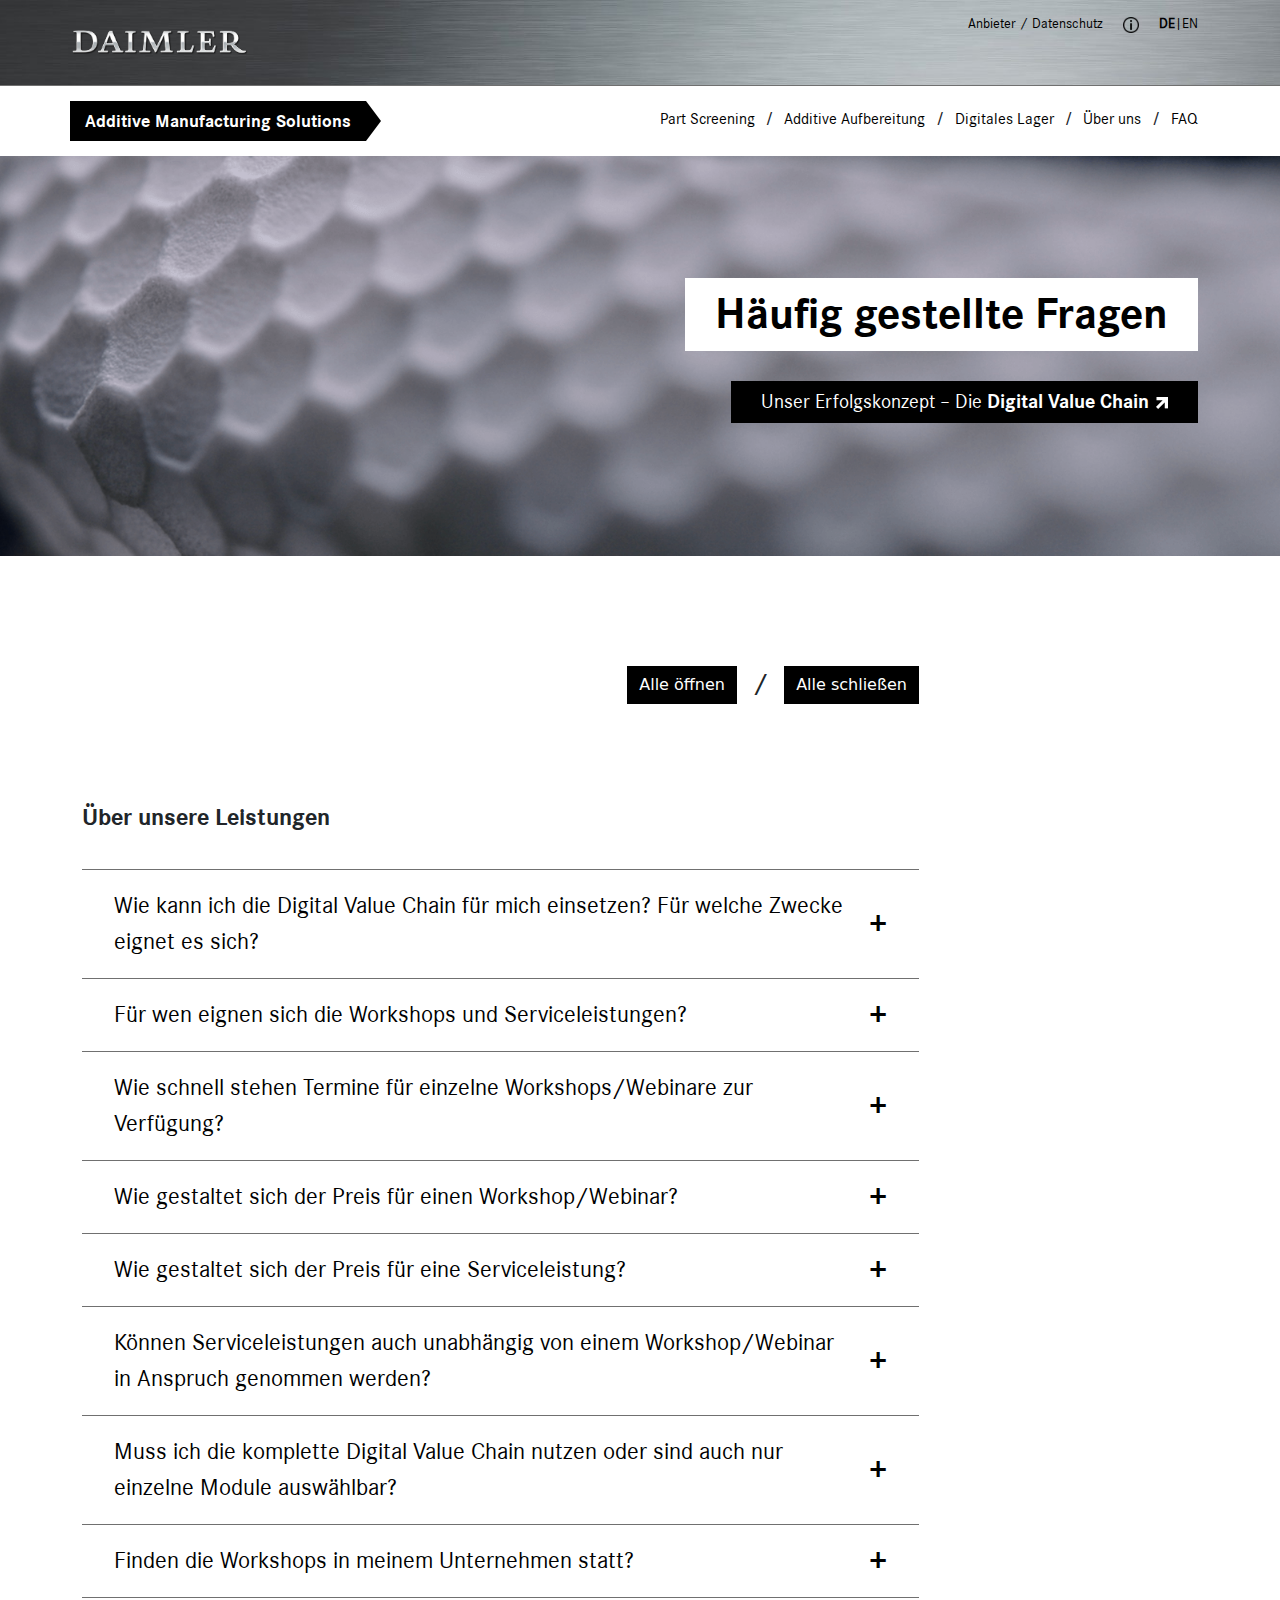
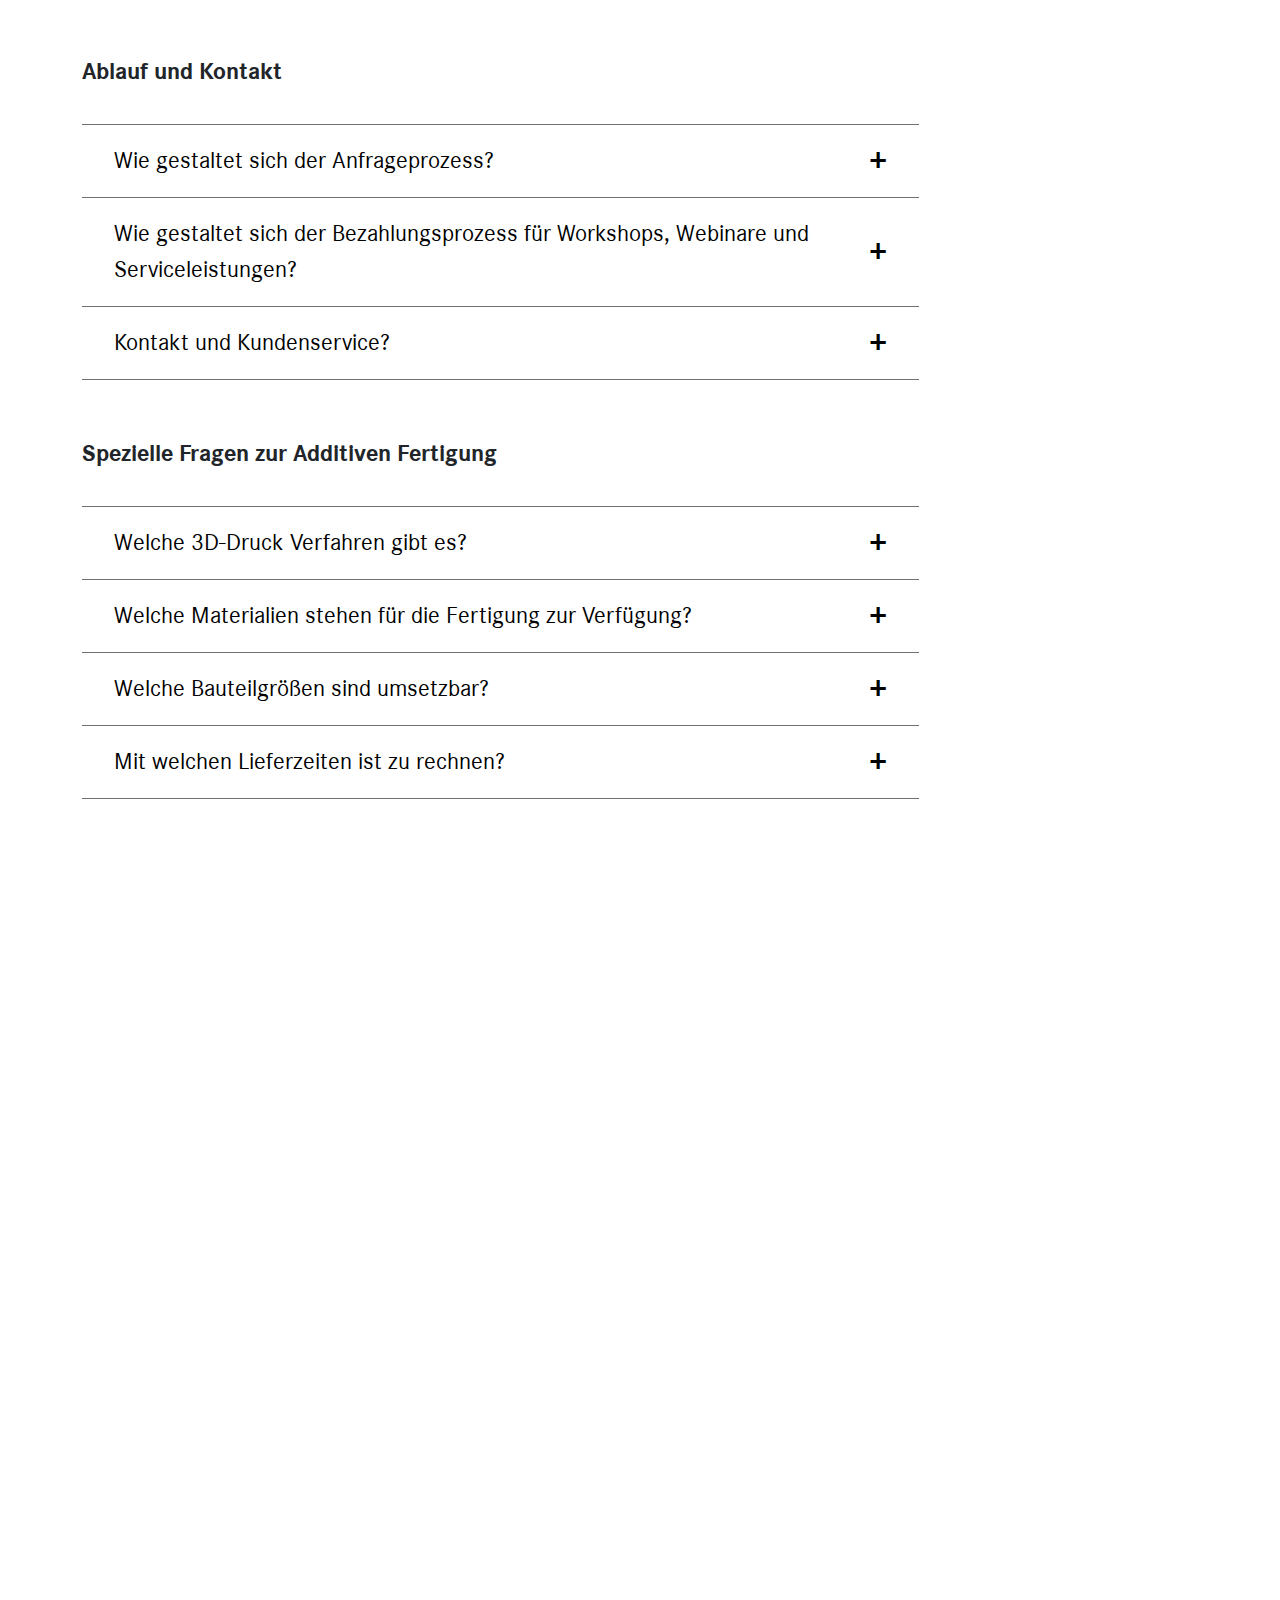
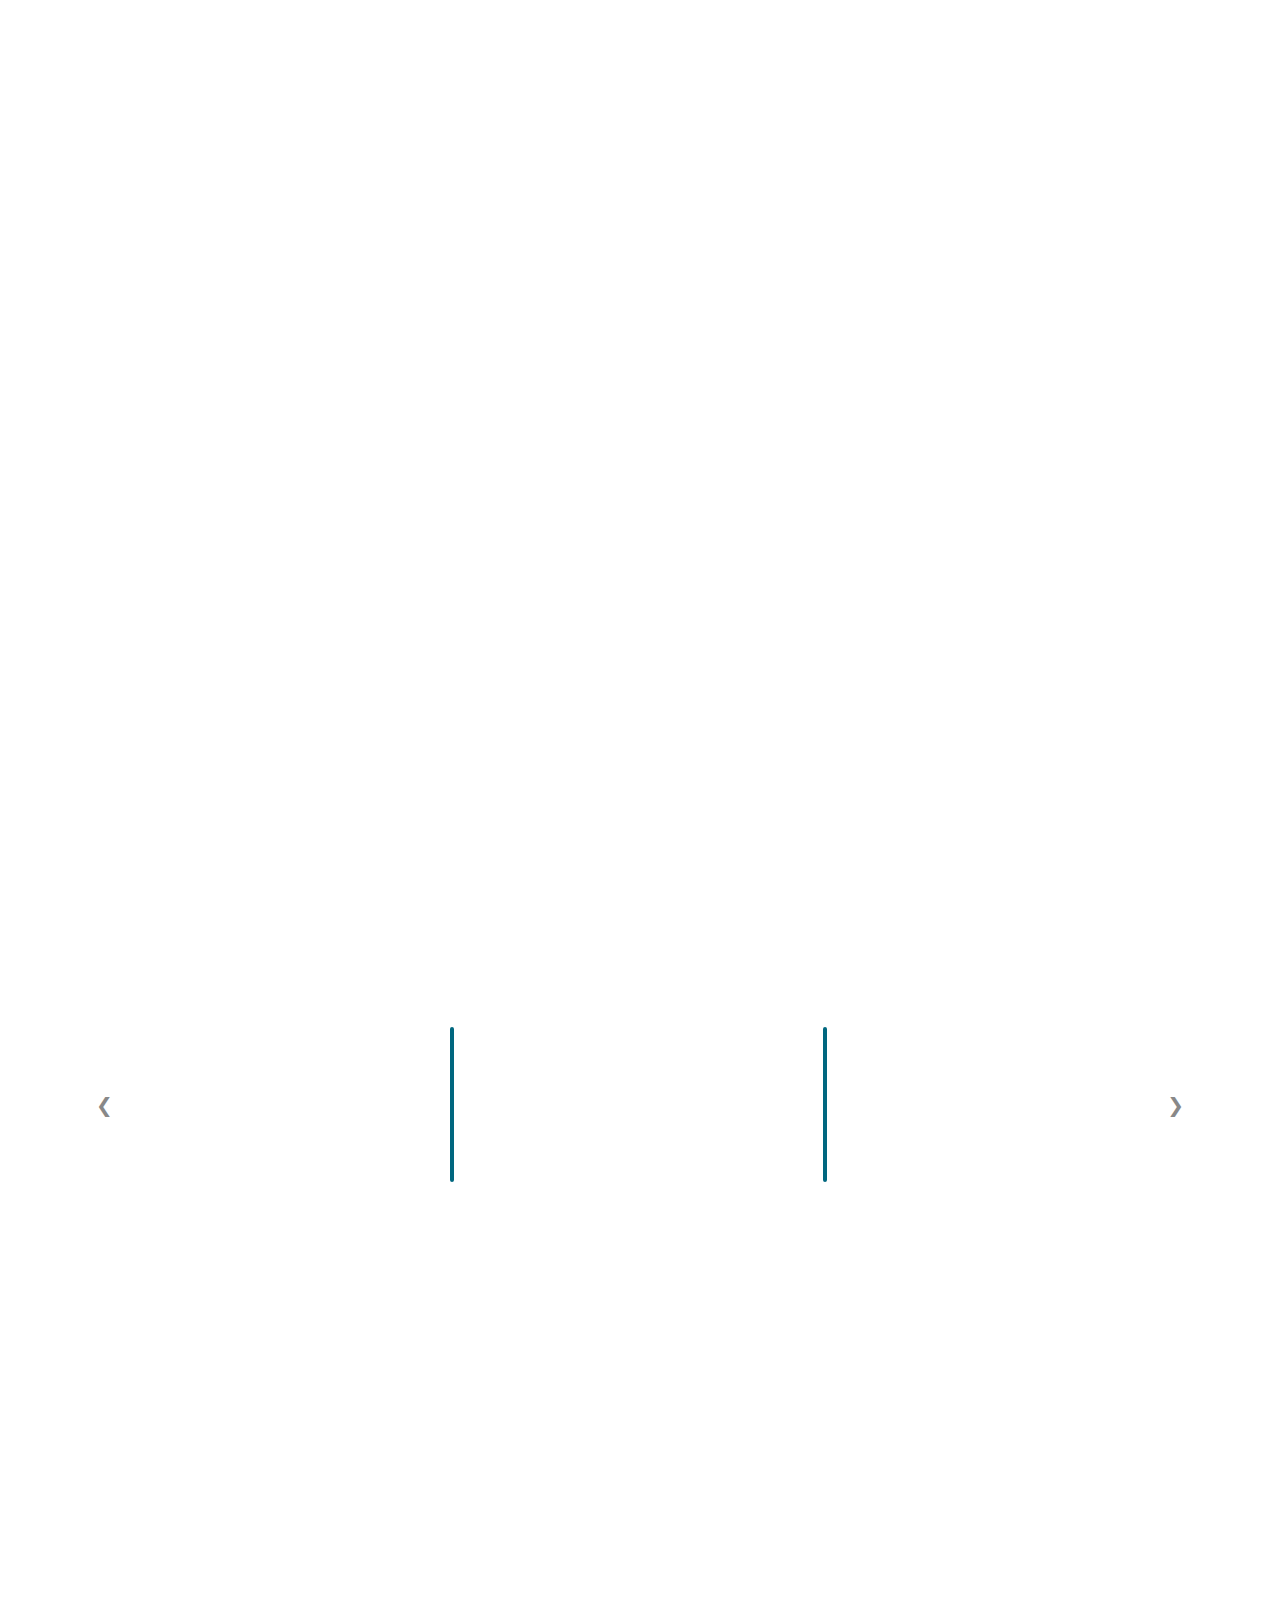
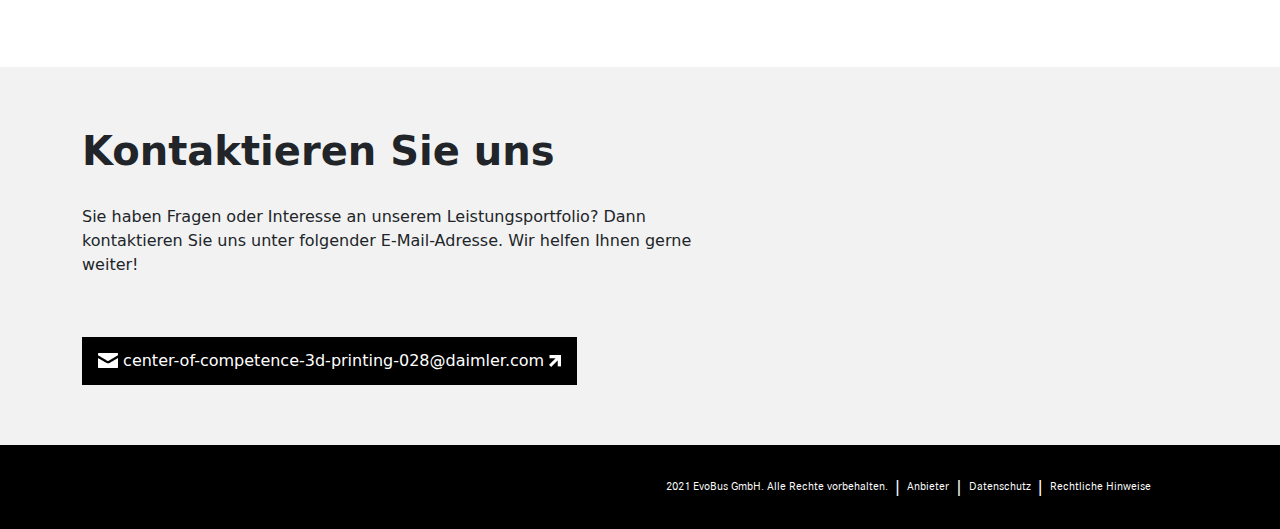
==== faq.html @ e3c53160 "up" ====
<!DOCTYPE html>
<html>
<head>
  <meta charset="utf-8">
    <meta name="viewport" content="width=device-width, initial-scale=1.0">
    <title>FAQ</title>
    <link rel="stylesheet" href="assets/css/bootstrap.css">
    <link rel="stylesheet" href="assets/css/bootstrap-grid.css">
    <link rel="stylesheet" href="assets/css/main.css">
    <link rel="stylesheet" href="assets/css/aos.css">
    <script src="assets/js/bootstrap.js" charset="utf-8"></script>
    <script src="assets/js/aos.js" charset="utf-8"></script>
    <script src="assets/js/jquery.js" type="text/javascript" ></script>
  <script>
    $.get("header.html", function (response) {
      $("#header").html(response);
    });
    $.get("footer.html", function (response) {
      $("#footer").html(response);
    });
  </script>
  <script type="text/javascript">
    function selects(){  
      var ele=document.getElementsByName('panel');  
      for(var i=0; i<ele.length; i++){  
        if(ele[i].type=='checkbox')  
          ele[i].checked=true;  
        }  
      }  
    function deSelect(){  
      var ele=document.getElementsByName('panel');  
      for(var i=0; i<ele.length; i++){  
        if(ele[i].type=='checkbox')  
          ele[i].checked=false;  
        }  
      }   
  </script>
</head>

<body>
  <div id="header"></div>
  <div class="hero-section-small hero-section-faq">
    <!-- Hero Section start -->
    <div class="container">
      <div class="banner-container">
        <div data-aos="fade-left" data-aos-duration="700" class="banner-light">
          <h2 class="headline-hero">Häufig gestellte Fragen</h2>
        </div>
        <div style="margin-top: 20px; display: grid; justify-items: end;">
          <div data-aos="fade-left" data-aos-duration="700" class="banner-dark" align="right">
            <h2 class="copy-small-header">Unser Erfolgskonzept – Die <span class="copy-small-span">Digital Value Chain</span> <span> <img src="assets/images/icons/link-arrow.png"> </span> </h2>
          </div>
        </div>
      </div>
    </div>
  </div>
  <!-- Hero Section end -->
  <section id="faq" class="faq-section">
    <div class="padding-100"></div>
    <div class="container">
      <div class="col-lg-9 col-md-10 col-sm-12 col-xs-12 text-end" style="margin-bottom: 30px;">
        <button class="button-dark float-right" onclick="selects()">Alle öffnen</button> <span class="copy-std-headline">&nbsp;&nbsp;/&nbsp;&nbsp;</span> 
        <button class="button-dark float-right" onclick="deSelect()">Alle schließen</button>
      </div>
      <div class="accordion col-lg-9 col-md-10 col-sm-12 col-xs-12">
        <h2 class="copy-std-headline padding-30">Über unsere Leistungen</h2>
        <!-- Panel 1 -->
        <div>
          <input type="checkbox" name="panel" id="panel-1" />
          <label for="panel-1" class="copy-std">Wie kann ich die Digital Value Chain für mich einsetzen? Für welche Zwecke eignet es sich?</label>
          <div class="accordion__content accordion__content--large">
            <p class="accordion__body copy-small col-lg-9 col-md-9 col-sm-12 col-xs-12">
              Mit unserer <u><a class="legal-link" href="index.html">Digital Value Chain</a></u> schaffen Sie ganz neue Möglichkeiten, um Beschaffungsprobleme zu lösen, Fehlteile zu reduzieren und auch Bauteile on demand zu liefern. Hierbei machen Sie sich die Vorzüge der Digitale Transformation zu Nutze und bringen diese in Ihr Unternehmen. Gehen Sie aktiv in die Richtung einer digitalen Lagerhaltung und generieren Sie gleichzeitig eine bessere Datenqualität für Ihr Unternehmen.
            </p>
          </div>
        </div>
        <!-- Panel 2 -->
        <div>
          <input type="checkbox" name="panel" id="panel-2" />
          <label for="panel-2" class="copy-std">Für wen eignen sich die Workshops und Serviceleistungen?</label>
          <div class="accordion__content accordion__content--large">
            <p class="accordion__body copy-small col-lg-9 col-md-9 col-sm-12 col-xs-12">
              Unser Angebot an Workshops und Dienstleistungen eignet sich vorzugsweise für Unternehmen im B2B Umfeld. <br>
              Mit unseren Workshops und Webinaren schaffen wir zunächst ein Grundverständnis für die einzelnen Themenbereiche rund um unsere Digital Value Chain im Umfeld der Additiven Fertigung. Hier möchten wir Ihnen in erster Linie einige wichtige Leitplanken an die Hand geben. 
              Im Rahmen unserer Serviceleistungen sind wir für Sie der All-in-one-Ansprechpartner in Sachen Additiver Fertigung und allem was dazugehört. Wir bearbeiten Ihre Anfragen, kümmern uns um die Abwicklung und liefern Ihnen fertige Ergebnisse. Wir bezeichnen es auch gerne als unser "Rundum-Sorglos-Paket".
            </p>
          </div>
        </div>
        <!-- Panel 3 -->
        <div>
          <input type="checkbox" name="panel" id="panel-3" />
          <label for="panel-3" class="copy-std">Wie schnell stehen Termine für einzelne Workshops/Webinare zur Verfügung? </label>
          <div class="accordion__content accordion__content--large">
            <p class="accordion__body copy-small col-lg-9 col-md-9 col-sm-12 col-xs-12">
              Termine sind flexibel und individuell nach Abstimmung buchbar. Hierbei berücksichtigen wir gerne Ihre Terminvorstellungen.
            </p>
          </div>
        </div>
        <!-- Panel 4 -->
        <div>
          <input type="checkbox" name="panel" id="panel-4" />
          <label for="panel-4" class="copy-std">Wie gestaltet sich der Preis für einen Workshop/Webinar?</label>
          <div class="accordion__content accordion__content--large">
            <p class="accordion__body copy-small col-lg-9 col-md-9 col-sm-12 col-xs-12">
              Unsere Preise gestalten sich individuell je nach Anfrage. Zugeschnitten auf Ihre Anforderungen und Wünsche erstellen wir ein passendes Angebot für Sie.
            </p>
          </div>
        </div>
        <!-- Panel 5 -->
        <div>
          <input type="checkbox" name="panel" id="panel-5" />
          <label for="panel-5" class="copy-std"> Wie gestaltet sich der Preis für eine Serviceleistung?</label>
          <div class="accordion__content accordion__content--large">
            <p class="accordion__body copy-small col-lg-9 col-md-9 col-sm-12 col-xs-12">
              Wenn Sie sich für eine unserer Serviceleistungen interessieren, erstellen wir gerne ein individuelles Angebot für Sie. Dieses ist abhängig von Art und Umfang der Anfrage. 
            </p>
          </div>
        </div>
        <!-- Panel 6 -->
        <div>
          <input type="checkbox" name="panel" id="panel-6" />
          <label for="panel-6" class="copy-std">Können Serviceleistungen auch unabhängig von einem Workshop/Webinar in Anspruch genommen werden?</label>
          <div class="accordion__content accordion__content--large">
            <p class="accordion__body copy-small col-lg-9 col-md-9 col-sm-12 col-xs-12">
              Unser Serviceangebot im Rahmen des <u><a class="legal-link" href="part-screen.html">Part-Screening</a></u> sowie die Serviceleistungen rund um die <u><a class="legal-link" href="additive-processing.html">Additive Aufbereitung</a></u> können grundsätzlich auch ohne die Wahrnehmung eines Workshops oder Webinars in Anspruch genommen werden. Durch die Teilnahme an einem Workshop bzw. Webinar schaffen Sie allerdings ein besseres Verständnis für die Gesamtthematik und die Hintergründe der eigentlichen  Serviceleistung. Sie erhalten Einblicke in die Möglichkeiten und Potentiale, die wir Ihnen mit unseren  einzelnen Themenbereichen bieten können, wodurch Sie das volle Potential der Digital Value Chain noch gezielter ausschöpfen können.<br>
              Für unsere Module rund um das Themenfeld des <u><a class="legal-link" href="digital-storage.html">Digitalen Lagers</a></u> ist die Buchung eines vorherigen Webinars obligatorisch. Hier erhalten Sie nicht nur wichtige Basisinformationen, sondern werden auch mit der Bedienung des hierfür entwickelten Online-Tools vertraut gemacht.
            </p>
          </div>
        </div>
        <!-- Panel 7 -->
        <div>
          <input type="checkbox" name="panel" id="panel-7" />
          <label for="panel-7" class="copy-std">Muss ich die komplette Digital Value Chain nutzen oder sind auch nur einzelne Module auswählbar?</label>
          <div class="accordion__content accordion__content--large">
            <p class="accordion__body copy-small col-lg-9 col-md-9 col-sm-12 col-xs-12">
              Generell bauen alle Module unserer Digital Value Chain aufeinander auf. Wir begleiten die gesamte Wertschöpfungskette und gehen mit Ihnen Schritt für Schritt den Weg der Additiven Transformation in Ihrem Unternehmen.<br>
              Selbstverständlich sind die einzelnen Module und Bausteine auch flexibel und nach Bedarf buchbar, sodass Sie genau die Leistungen erhalten, die Ihnen Mehrwerte liefern. <br>
              Nehmen Sie bei Interesse gerne Kontakt zu uns auf. Wir beraten Sie gerne und finden gemeinsam mit Ihnen die richtigen Ansatzpunkte.
            </p>
          </div>
        </div>
        <!-- Panel 8 -->
        <div>
          <input type="checkbox" name="panel" id="panel-8" />
          <label for="panel-8" class="copy-std">Finden die Workshops in meinem Unternehmen statt?</label>
          <div class="accordion__content accordion__content--large">
            <p class="accordion__body copy-small col-lg-9 col-md-9 col-sm-12 col-xs-12">
              Durch die individuelle Gestaltung unserer Workshops und die spezielle Abstimmung auf Ihre Bedürfnisse, sind wir auch in der finalen Ausgestaltung unter Einhaltung gewisser Rahmenbedingungen flexibel. <br>
              Für einige Themenfelder empfehlen wir eine Durchführung vor Ort und kommen hierzu gerne persönlich für einen Workshop in Ihrem Hause vorbei. Für andere Module bieten sich schwerpunktmäßig onlinebasierte Termine in Form eines Webinares an.
            </p>
          </div>
        </div>
        <h2 class="copy-std-headline padding-30">Ablauf und Kontakt</h2>
        <!-- Panel 9 -->
        <div>
          <input type="checkbox" name="panel" id="panel-9" />
          <label for="panel-9" class="copy-std">Wie gestaltet sich der Anfrageprozess?</label>
          <div class="accordion__content accordion__content--large">
            <p class="accordion__body copy-small col-lg-9 col-md-9 col-sm-12 col-xs-12">
              Haben Sie Interesse an einem unserer Angebote, dann nehmen Sie über unser Kontaktformular Kontakt zu uns auf. Wir melden uns bei Ihnen und klären Sie in einem Erstgespräch über die Möglichkeiten auf und nehmen hier natürlich auch Ihre Interessen entgegen. <br>
              Bei tieferführendem Interesse gestaltet sich der Folgeprozess über eine Angebotserstellung mit anschließendem Beauftragungsprozess.
            </p>
          </div>
        </div>
        <!-- Panel 10 -->
        <div>
          <input type="checkbox" name="panel" id="panel-10" />
          <label for="panel-10" class="copy-std">Wie gestaltet sich der Bezahlungsprozess für Workshops, Webinare und Serviceleistungen?</label>
          <div class="accordion__content accordion__content--large">
            <p class="accordion__body copy-small col-lg-9 col-md-9 col-sm-12 col-xs-12">
              Nach der Beauftragung eines Angebotes und der erfolgreichen Abwicklung erhalten Sie von uns die dazugehörige Rechnung. Bezahlarten wie Kreditkartenzahlung, eine Bezahlung via Paypal oder Barzahlungen sind nicht vorgesehen. Hier bitten wir um Verständnis. 
            </p>
          </div>
        </div>
        <!-- Panel 11 -->
        <div>
          <input type="checkbox" name="panel" id="panel-11" />
          <label for="panel-11" class="copy-std">Kontakt und Kundenservice?</label>
          <div class="accordion__content accordion__content--large">
            <p class="accordion__body copy-small col-lg-9 col-md-9 col-sm-12 col-xs-12">
              Dank unserer agilen Arbeitsweise mit flachen Hierarchien und unserer Arbeit in themenspezifischen Scrum-Teams sind wir in der Lage, schnell und flexibel auf Anfragen aller Art zu reagieren und Ihnen hierzu auch kurzfristige Rückmeldungen zu geben. 
            </p>
          </div>
        </div>
        <h2 class="copy-std-headline padding-30">Spezielle Fragen zur Additiven Fertigung</h2>
        <!-- Panel 12 -->
        <div>
          <input type="checkbox" name="panel" id="panel-12" />
          <label for="panel-12" class="copy-std">Welche 3D-Druck Verfahren gibt es?</label>
          <div class="accordion__content accordion__content--large">
            <p class="accordion__body copy-small col-lg-9 col-md-9 col-sm-12 col-xs-12">
              "Es gibt eine Vielzahl an additiven Fertigungsverfahren, die das Prinzip des schichtweisen Aufbaus von Bauteilen auf unterschiedliche Art und Weise realisieren. <br>
              Wir bei Additive Manufacturing Solutions fokussieren uns vor allem auf die pulverbettbasierten Fertigungsverfahren für Kunststoff- und Metallteile (SLS/MJF/SLM). Mit diesen Verfahren stellen wir die Erfüllung der hohen Qualitätsanforderungen im Automotivesektor sicher, sodass wir eine Fertigung von Bauteilen in Originalteilqualität gewährleisten können. <br>
              Selbstverständlich gibt es auch Anwendungsfälle, bei welchen der Einsatz anderer Technologievarianten sinnvoll ist. Aus diesem Grund bieten wir unseren Kunden generell eine breite Palette weiterer Fertigungsverfahren an. Durch regelmäßige Recherchen am Markt sind wir stets am Puls der Zeit und halten kontinuierlich Ausschau nach neuen Fertigungsverfahren und Materialen, die alle notwendigen Gütekriterien für spezifische Anwendungsfälle erfüllen."
            </p>
          </div>
        </div>
        <!-- Panel 13 -->
        <div>
          <input type="checkbox" name="panel" id="panel-13" />
          <label for="panel-13" class="copy-std">Welche Materialien stehen für die Fertigung zur Verfügung?</label>
          <div class="accordion__content accordion__content--large">
            <p class="accordion__body copy-small col-lg-9 col-md-9 col-sm-12 col-xs-12">
              Zur Verfügung stehen Metalllegierungen und Silikone sowie eine breite Bandbreite verschiedener Polymere (PA12, PA11, PA6, …), die unter anderem auch Brandschutzanforderungen erfüllen.
            </p>
          </div>
        </div>
        <!-- Panel 14 -->
        <div>
          <input type="checkbox" name="panel" id="panel-14" />
          <label for="panel-14" class="copy-std">Welche Bauteilgrößen sind umsetzbar?</label>
          <div class="accordion__content accordion__content--large">
            <p class="accordion__body copy-small col-lg-9 col-md-9 col-sm-12 col-xs-12">
              Standardmäßig sind Bauteile in einer Größe von 340 x 340 x 600 mm umsetzbar. Aber auch darüber hinaus bemühen wir uns gerne um passende Lösungsansätze für Ihre Anwendungsfälle, damit auch Sie schnell Ihre Wunschbauteile realisieren und Beschaffungsprobleme lösen können. 
            </p>
          </div>
        </div>
        <!-- Panel 15 -->
        <div>
          <input type="checkbox" name="panel" id="panel-15" />
          <label for="panel-15" class="copy-std">Mit welchen Lieferzeiten ist zu rechnen?</label>
            <div class="accordion__content accordion__content--large">
                <p class="accordion__body copy-small col-lg-9 col-md-9 col-sm-12 col-xs-12">
                  Mit der Additiven Fertigung sind Bauteile wesentlich schneller und flexibler herstellbar, als mit konventionellen Fertigungsmethoden. Eine On-demand-Produktion für Kleinserien und auch Losgröße 1 ist möglich und kurzfristig realisierbar, wenn gewisse Prämissen im Rahmen der Möglichkeiten eingehalten werden. Speziell bei Langsamdreherteilen kann damit die Beschaffungszeit um bis zu 80% gesenkt werden.   <br>
                  Zu beachten ist, dass ganz allgemein die Datenqualität sowie die Komplexität eines Bauteils wesentlich zur Gesamtdauer des Durchlaufprozesses beitragen.
                </p>
            </div>
        </div>
        <!-- .accordion -->
      </div>
  </section>
  <div class="padding-100"></div>
  <div class="padding-100"></div>
  <div id="footer"></div>
  <script>
    $(document).ready(function(){
      $('input:checkbox').click(function() {
        $('input:checkbox').not(this).prop('checked', false);
      });
    });

    function growDiv() {
    var growDiv = document.getElementById('grow');
  // if (growDiv.clientHeight) {
  //   growDiv.style.height = 0;
  // } else {
    var wrapper = document.querySelector('div#grow div');
    growDiv.style.height = wrapper.clientHeight + "px";
    alert('checked'+wrapper.clientHeight);
  }
  // }
  </script>
  <script>
      AOS.init({
        easing: 'ease-in-out-sine'
      });
    </script>
</body>

</html>
---- assets/css/main.css ----
:root{
  --daimler-white: #FFFFFF;
  --daimler-light-grey: #F2F2F2;
  --daimler-grey: #D3D3D3;
  --daimler-black: #000000;
  --daimler-dark-grey: #707070;
  --daimler-green-100: #00677F;
  --daimler-green-60: #5097AB;
  --daimler-deep-red: #71180C;
  --daimler-deep-red-40: #440E07;
}
html, head, body{
margin: 0;
padding: 0;
}
.daimler-green-gradient {
  /* daimler_green-gradient */
  background: linear-gradient(45deg, #00677F 0%, #5097AB 100%);
}
.daimler-deep-red-gradient{
  /* daimler_deep-red-gradient */
  background: linear-gradient(45deg, #441607 0%, #71180C 100%);
}
@font-face {
    font-family: "DaimlerCS-Light";
    src: url("../fonts/daimler-cs-light-woff.woff") format('woff');
}
@font-face {
    font-family: "DaimlerCS-Bold";
    src: url("../fonts/daimler-cs-bold-woff.woff") format('woff');
}
@font-face {
    font-family: "DaimlerCS-Demi";
    src: url("../fonts/daimler-cs-demi-woff.woff") format('woff');
}
@font-face {
    font-family: "DaimlerCS-Regular";
    src: url("../fonts/daimler-cs-regular-woff.woff") format('woff');
}
#nav-desktop{
  display: block;
}
.nav{
  background: url("../images/header_bg.jpg") no-repeat top center;
  background-size: cover;
  padding: 1.875rem; /* 30px */
  border-bottom: solid 1px #707070;
}
#mobile-nav{
  display: none;
}
.bg-white{
  background-color: var(--daimler-white) !important;
}

.navbar-content{
  margin: 0 5% 0 5%;
}
.logo{
width: 12.5em;
margin-left: -0.625rem; /* -10px */
}

.nav-disclaimer{
  /* Anbieter / Datenschutz */
  position: relative;
  width: fit-content; width: -webkit-fit-content;
  width: -moz-fit-content;
  top: -15px;
  display: flex;
  justify-content: flex-end;
  /* daimler_copy-small */
  font-family: "DaimlerCS-Regular";
  font-style: normal;
  font-weight: 300;
  font-size: 0.875rem; /* 14px */
  line-height: 140%;
  /* or 22px */
  text-align: right;
  color: #000000;
  cursor: pointer;
}
.nav-disclaimer span{
  margin-left: 1.25rem; /* 20px */
  font-weight: 900 !important;
}
.navtop{
  padding: 0.9375rem 1.25rem; /* 15px 20px */
}
.navtop .banner{
  background-color: #000000;
  width: auto;
  padding: 0.625rem 0.9375rem; /* 10px 15px */
  color: #FFFFFF;
  height: 2.5rem; /* 40px */
}
.navtop .banner-head{
  font-family: "DaimlerCS-Bold";
  font-style: normal;
  font-weight: bold;
  font-size: 1.125rem; /* 18px */
  line-height: 1.3em;
}
.navtop .banner-text{
  font-family: "DaimlerCS-Regular";
  font-style: normal;
  font-weight: 100;
  font-size: 1rem; /* 16px */
  line-height: 1.3em;
}
.navtop .trianglediv{
      width: 0;
      height: 0;
      border-top: 20px solid transparent;
      border-left: 15px solid #000000;
      border-bottom: 20px solid transparent;
}
.navtop .nav-container{
  width: 100%;
  text-align: right;
  padding: 0.3125rem 0.3125rem; /* 5px 5px */
}
.navtop .nav-container a{
  margin: 0 0.3125rem; /* 5px */
  display: inline-block;
  padding: 0.125rem; /* 2px */
  text-decoration: none;
}


/* Large Hero Section classes */

.hero-section{
  display: grid;
  align-content: space-around;
  /* padding: 6.25rem 0; /* 100px */
  margin: 0 !important;
  width: 100%;
  /*height: 42.5rem; /* 680px */
  height: 90vh;
  background-color: var(--daimler-dark-grey);
}
.hero-section-homepage{
  background: url("../images/hero_index.png") no-repeat fixed;
  background-position: top;
  background-size: cover;
}
.hero-section-faq{
  background: url("../images/faq-hero.png") no-repeat fixed;
  background-position: top;
  background-size: cover;
}
.hero-section-aboutpage{
  background: url("../images/aboutus-hero.png") no-repeat fixed;
  background-position: top;
  background-size: cover;
}
.hero-section-part-screen{
  background: url("../images/part_screen_heroimage.png") no-repeat fixed;
  background-position: top;
  background-size: cover;
}
.hero-section-additive_processing{
  background: url("../images/additive_processing_heroimage.png") no-repeat fixed;
  background-position: top;
  background-size: cover;
}

.hero-section-digital-storage{
  background: url("../images/digital_storage.png") no-repeat fixed;
  background-position: top;
  background-size: cover;
}
.hero-section .row{
  width: 100%;
  float: right;
}
.hero-section .banner-container{
  float: right !important;
  text-align: right;
  display: grid;
  justify-items: end;
}
.hero-section .banner-dark{
  background-color: var(--daimler-black);
  color: var(--daimler-white) !important;
  float: right;
  text-align: right;
  padding: 0.3125rem 1.875rem; /* 5px 30px */
  width: fit-content; width: -webkit-fit-content;
  width: -moz-fit-content;
  margin: 0.625rem 0; /* 10px */
}
.hero-section .banner-dark h2{
  margin: 0 !important;
  line-height: 2rem !important;
}
.hero-section .banner-dark span{
  font-weight: bold;
}
.hero-section .banner-dark span img{
  margin-left: 0.125rem; /* 2px */
}
.hero-section .banner-light{
  float: right;
  text-align: right;
  padding: 0.3125rem 1.875rem; /* 5px 30px */
  width: fit-content; width: -webkit-fit-content;
  width: -moz-fit-content;
  background-color: var(--daimler-white);
  color: var(--daimler-black);
}
.hero-section .banner-light span, .about-section .banner-head span{
  font-weight: bold;
}
.hero-section .header-icon{
  display: grid;
  position: relative;
  justify-items: center;
  justify-content: center;
  align-content: space-between;
}
.header-icon img{
  transition-duration: 0.5s;
}
.header-icon img:hover{
  transform: translateY(20px);
}

/*SMALL HERO SECTION*/

.hero-section-small{
  display: grid;
  align-content: center;
  padding: 4.375rem 0; /* 70px */
  margin: 0 !important;
  width: 100%;
  height: 25rem; /* 400px */
  background-color: var(--daimler-dark-grey);
}
.hero-section-small .row{
  width: 100%;
  float: right;
}
.hero-section-small .banner-container{
  float: right !important;
  text-align: right;
  display: grid;
  justify-items: end;
}
.hero-section-small .banner-dark{
  background-color: var(--daimler-black);
  color: var(--daimler-white) !important;
  float: right;
  text-align: right;
  padding: 0.3125rem 1.875rem; /* 5px 30px */
  width: fit-content; width: -webkit-fit-content;
  width: -moz-fit-content;
  margin: 0.625rem 0; /* 10px */
}
.hero-section-small .banner-dark h2{
  margin: 0 !important;
  line-height: 2rem !important;
}
.hero-section-small .banner-dark span{
  font-weight: bold;
}
.hero-section-small .banner-dark span img{
  margin-left: 0.125rem; /* 2px */
}
.hero-section-small .banner-light{
  float: right;
  text-align: right;
  padding: 0.3125rem 1.875rem; /* 5px 30px */
  width: fit-content; width: -webkit-fit-content;
  width: -moz-fit-content;
  background-color: var(--daimler-white);
  color: var(--daimler-black);
}
.hero-section-small .banner-light span{
  font-weight: bold;
}
.hero-section-small .header-icon{
  display: grid;
  position: relative;
  justify-items: center;
  align-items: center;
  justify-content: space-evenly;
  align-content: stretch;
  top: 5rem; /* 80px */
}


.padding-100{
  padding: 3.125rem; /* 50px */
}

/* Homepage Section 1 */
.home-section {
  color: var(--daimler-black);
}
.home-section .section-container{
  padding: 2.5rem 0; /* 40px */
  text-align: left;
}
.home-section .card-container{

}
.card{
  margin: 0.9375rem 0.5rem; /* 15px 8px */
  padding: 3.75rem 0 3.75rem 0; /* 60px 60px */
  align-items: center;
  border-radius: 0 !important;
}
.no-bottom-padding{
  padding-bottom: 0 !important;
}
.card-alignment-fix{
  align-items: baseline !important;
}
.card-green{
  border: 3px solid var(--daimler-green-100) !important;
}
.card-red{
  border: 3px solid var(--daimler-deep-red) !important;
}
.card .card-line{
  border-right: 4px solid var(--daimler-green-100);
  height: 3.75rem; /* 60px */
  margin: 1.25rem 0; /* 20px */
  border-radius: 50px;
}
.card .card-line-red{
  border-right: 4px solid var(--daimler-deep-red);
  margin: 1.25rem 0; /* 20px */
  border-radius: 50px;
}
.card-line-height{
  height: 100% !important; /* 60px */
  min-height: 3.75rem !important;
}
.card-image-size{
  width: 5rem;
}
.card .card-line-light{
  border-right: 4px solid var(--daimler-white);
  height: 3.75rem; /* 60px */
  margin: 1.25rem 0; /* 20px */
  border-radius: 50px;
}
.card .card-icon{
  width: 5rem; /* 80px */
  height: 5rem; /* 80px */
  border-radius: 50%;
  display: grid;
  align-items: center;
  justify-content: center;
}
.card .card-icon-light{
  background-color: var(--daimler-white);
  border: 3px solid var(--daimler-green-100);
  width: 5rem; /* 80px */
  height: 5rem; /* 80px */
  border-radius: 50%;
  display: grid;
  align-items: center;
  justify-content: center;
}
.card .card-text{
  text-align: center;
  padding: 0 1.125rem; /* 18px */
}
.card .card-text-link{
  text-align: center;
  padding: 2.5rem 1.125rem; /* 40px 18px */
  cursor: pointer;
  transition-duration: 0.5s;
}
.card .card-text-link:hover{
  background-color: var(--daimler-grey);
}
.card .card-text h2{
  margin-bottom: 1.25rem; /* 20px */
}
.card .card-img{
  width: 100%;
  margin-top: -1.875rem; /* -30px */
  border-radius: 0 !important;
}
.card .card-img-fixed{
  margin-top: -1.5625rem; /* -25px */
  right: 0.75rem; /* 12px */
  position: absolute;
  width: 0.8em;
}
.card .card-img-fixed-wide{
  margin-top: -2.8125rem; /* -45px */
  right: 0.75rem; /* 12px */
  position: absolute;
}
.card-widget .card-img-fixed-wide{
  margin-top: -1rem;
  float: right;
  position: relative;
  margin-right: -1rem;
}
.card .div-triangle{
  width: 0;
  height: 0;
  border-top: 15px solid var(--daimler-white);
  border-bottom: 15px solid transparent;
  border-left: 15px solid transparent;
  border-right: 15px solid transparent;
  z-index: 2;
  margin-top: 1.875rem; /* 30px */
}
.card-mid-screen-display{
  display: none;
}
.imp-card-container{
  display: flex;
  flex-direction: column;
}

.text-light{
  color: var(--daimler-white) !important;
}
.btn-container{
  display: contents;
  margin-bottom: 1.875rem; /* 30px */
}
.button-dark{
  color: var(--daimler-white);
  border: 2px solid var(--daimler-black);
  background-color: var(--daimler-black);
  padding: 0.3125rem 0.625rem; /* 5px 10px */
  margin: 0.625rem 0; /* 10px */
  transition-duration: 0.2s;
}
.button-dark:hover{
  border: 2px solid var(--daimler-black);
  background-color: var(--daimler-black);
  box-shadow: 0 8px 10px -5px rgba(0,0,0,0.4), 0 8px 10px -5px rgba(0,0,0,0.2);
  transform: translateY(-5px);
}
.button-dark:active{
  border: 2px solid var(--daimler-black);
  background-color: var(--daimler-black);
  box-shadow: none;
  transform: translateY(0px);
}
.button-dark img{
  width: 1rem; /* 16px */
  margin: 0 0.3125rem; /* 5px */
}
.button-light{
  color: var(--daimler-black);
  border: 2px solid var(--daimler-white);
  background-color: var(--daimler-white);
  padding: 0.3125rem 0.625rem; /* 5px 10px */
  margin: 0.625rem 0; /* 10px */
  transition-duration: 0.2s;
}
.button-light:hover{
  border: 2px solid var(--daimler-white);
  background-color: var(--daimler-white);
  box-shadow: 0 8px 10px -5px rgba(0,0,0,0.5), 0 8px 10px -5px rgba(0,0,0,0.3);
  transform: translateY(-5px);
}
.button-light:active{
  border: 2px solid var(--daimler-white);
  background-color: var(--daimler-white);
  box-shadow: none;
  transform: translateY(0px);
}
/*.card .button-light:hover{
  border: 2px solid var(--daimler-white);
  background-color: var(--daimler-white);
  box-shadow: 0 8px 10px -5px rgba(0,0,0,0.7), 0 8px 10px -5px rgba(0,0,0,0.3);
  transform: translateY(-5px);
}
.card .button-light:active{
  border: 2px solid var(--daimler-white);
  background-color: var(--daimler-white);
  box-shadow: none;
  transform: translateY(0px);
}*/
.button-light img{
  width: 1rem; /* 16px */
  margin: 0 0.3125rem; /* 5px */
}
.button-transparent{
  color: var(--daimler-black);
  border: 2px solid var(--daimler-black);
  background-color: transparent;
  padding: 0.3125rem 0.625rem; /* 5px 10px */
  margin: 0.625rem 0; /* 10px */
}
.button-transparent:hover{
  border: 2px solid var(--daimler-black);
  background-color: transparent;
}
.button-transparent:active{
  border: 2px solid var(--daimler-black);
  background-color: transparent;
}
.button-transparent img{
  width: 1rem; /* 16px */
  margin: 0 0.3125rem; /* 5px */
}
.button-grey{
  color: var(--daimler-black);
  border: 2px solid var(--daimler-light-grey);
  background-color: var(--daimler-light-grey);
  padding: 0.3125rem 0.625rem; /* 5px 10px */
  margin: 0.625rem 0; /* 10px */
}
.button-grey:hover{
  border: 2px solid var(--daimler-light-grey);
  background-color: var(--daimler-light-grey);
}
.button-grey:active{
  border: 2px solid var(--daimler-light-grey);
  background-color: var(--daimler-light-grey);
}
.button-grey img{
  width: 1rem; /* 16px */
  margin: 0 0.3125rem; /* 5px */
}
.copy-small img{
  width: 1rem; /* 16px */
  margin-left: 0.625rem; /* 10px */
}

/* QUICK HELP SECTION CLASSES*/
.quick-help{
  background-color: var(--daimler-green-60);
  padding: 3.125rem; /* 50px */
  color: var(--daimler-white);
}
.quick-help .quick-help-text{
  margin: 1.875rem 0; /* 30px */
}
.quick-help .img-80{
  width: 80%;
}
.timeline ol {
  list-style-type: none;
  padding: 0 !important;
  word-break: break-word;
}

.timeline ol li {
  position: relative;
  margin: 0;
  padding-bottom: 1em;
  padding-left: 40px;
}

.timeline ol li:before {
  content: '';
  background-color: var(--daimler-white);
  position: absolute;
  bottom: 0;
  top: 0;
  left: 0.625rem; /* 10px */
  width: 0.1875rem; /* 3px */
}

.timeline ol li:last-child::before{
  bottom: 100% !important;
}

.timeline ol li:after {
  content: '';
  background-image: url("../images/icons/circle-arrow-green-bg.png");
  background-size: contain;
  position: absolute;
  left: 0;
  top: 0;
  height: 1.5rem; /* 24px */
  width: 1.5rem; /* 24px */
}

/* Headline_H1 / 54pt – 140% line high / bold */
.headline-h1 {
  /* daimler_h1 */
  font-family: "DaimlerCS-Bold";
  font-style: normal;
  font-weight: bold;
  font-size: 3.375rem; /* 54px */
  line-height: 140%;
  /* identical to box height, or 76px */
}

/* Headline_H2 / 48pt – 140% line high / bold */
.headline-h2 {
  /* daimler_h2 */
  font-family: "DaimlerCS-Bold";
  font-style: normal;
  font-weight: bold;
  font-size: 3rem; /* 48px */
  line-height: 140%;
  /* or 67px */
}
.headline-h2 span{
  font-family: "DaimlerCS-Light" !important;
  font-weight: normal !important;
}

/* Copy_big_headline / 30pt – 125% line high / bold */
.copy-big-headline{
  /* daimler_copy-big-h */
  font-family: "DaimlerCS-Bold";
  font-style: normal;
  font-weight: bold;
  font-size: 1.875rem; /* 30px */
  line-height: 125%;
  /* identical to box height, or 37px */
}

/* Copy_big/ 30pt – 125% line high / light */
.copy-big{
  /* daimler_copy-big */
  font-family: "DaimlerCS-Light";
  font-style: normal;
  font-weight: 300;
  font-size: 1.875rem; /* 30px */
  line-height: 105%;
  /* identical to box height, or 37px */
}

/* Copy_standard_headline / 24pt – 120% line high / bold */
.copy-std-headline{
  /* daimler_copy-standard-h */
  font-family: "DaimlerCS-Bold";
  font-style: normal;
  font-weight: bold;
  font-size: 1.5rem; /* 24px */
  line-height: 120%;
  /* identical to box height, or 29px */
}

/* Copy_standard / 24pt – 150% line high / light */
.copy-std{
  /* daimler_copy-standard */
  font-family: "DaimlerCS-Regular";
  font-style: normal;
  font-weight: 300;
  font-size: 1.5rem; /* 24px */
  line-height: 150%;
  /* identical to box height, or 36px */
}

/* Copy_small_headline / 16pt – 120% line high / bold */
.copy-small-headline{
  /* daimler_copy-standard-h */
  font-family: "DaimlerCS-Bold";
  font-style: normal;
  font-weight: bold;
  font-size: 1rem; /* 16px */
  line-height: 120%;
  /* identical to box height, or 29px */
}

/* Copy_small / 16pt – 140% line high / light */
.copy-small{
  /* daimler_copy-small */
  font-family: "DaimlerCS-Regular";
  font-style: normal;
  font-weight: 300;
  font-size: 1rem; /* 16px */
  line-height: 140%;
  /* or 22px */
}

/* Copy_tiny / 12pt – 140% line high / light */
.copy-tiny{
  /* daimler_copy-tiny */
  font-family: "DaimlerCS-Regular";
  font-style: normal;
  font-weight: 300;
  font-size: 0.75rem; /* 12px */
  line-height: 140%;
  /* identical to box height, or 17px */
}

/* Footer classes */

.parallax {
  /* The footer image used */
  background: url("../images/aboutus-hero.png");

  /* Set a specific height */
  min-height: 400px;

  /* Create the parallax scrolling effect */
  background-attachment: fixed;
  background-position: center;
  background-repeat: no-repeat;
  background-size: cover;

}

.footer_icon{
	position: relative;
	left: 0%;
	right: 0%;
	top: 0%;
	bottom: 0%;

}
.footer_section3{
  height: 20.375rem; /* 326px */
  left: 5.8125rem; /* 93px */
  top: 0rem; /* 0px */
  border-radius: 0px;
  /* Auto Layout */

display: flex;
flex-direction: column;
align-items: center;
padding: 0rem; /* 0px */
/* daimler_light-grey */
background: #F2F2F2;
/* Inside Auto Layout */
flex: none;
order: 0;
flex-grow: 0;
margin: 0.625rem 0.625rem; /* 10px 10px */

}

.text_section3{

  /* daimler_copy-standard */

  font-family: "DaimlerCS-Regular";
  font-style: normal;
  font-weight: 300;
  font-size: 1.5rem; /* 24px */
  line-height: 150%;
  /* or 36px */


  /* daimler_black */
  color: #000000;
  /* Inside Auto Layout */
  flex: none;
  order: 0;
  flex-grow: 0;
  margin: 0rem 0.625rem; /* 0px 10px */
}

/* Slideshow container */
.slideshow-container {
  position: relative;
  background: #f1f1f1f1;
}
.slideshow-container1 {
  position: relative;
  overflow-x: hidden;
  padding: 0rem;
}
.scroll-div::-webkit-scrollbar{
  display: none;
}
.scroll-div{
  display: flex;
  flex-direction: row;
  overflow-x: auto;
  scroll-snap-type: x mandatory;
  scroll-behavior: smooth;
  -webkit-overflow-scrolling: touch;
  background: #fff;
}

/* Slides */
.mySlides1 {
  display: block;
  padding: 0 3rem; /* 80px */
  width: 33%;
  scroll-snap-align: center;
  flex-shrink: 0;
  transform-origin: center center;
  transform: scale(1);
  transition: transform 0.5s;
  position: relative;
}
.mySlides {
  display: none;
  padding: 5rem; /* 80px */
  text-align: left;
}
.mySlides .circle-div{
  width: 5.625rem; /* 90px */
  height: 5.625rem; /* 90px */
  border-radius: 50%;
  background-color: var(--daimler-green-60);
  overflow: hidden;
  margin-bottom: 30px;
}
.mySlides .circle-div img{
  width: 100%;
}
.copy-18{
  font-size: 1.125rem !important;
  margin: 0 !important;
  font-weight: bold;
}

/* Next & previous buttons */
.prev, .next {
  cursor: pointer;
  position: absolute;
  top: 50%;
  width: auto;
  margin-top: -1.875rem; /* -30px */
  padding: 1.875rem; /* 16px */
  color: #888;
  font-weight: bold;
  font-size: 1.25rem; /* 20px */
  border-radius: 0 3px 3px 0;
  user-select: none;
  text-decoration: none;
  margin-left: 0;
  margin-right: 0;
}

/* Position the "next button" to the right */
.next {
  position: absolute;
  right: 0;
  border-radius: 3px 0 0 3px;
}

.prev1, .next1 {
  cursor: pointer;
    position: absolute;
    text-align: center;
    height: 100%;
    background: #fff;
    line-height: 6rem;
    top: 0;
    width: auto;
    padding: 1rem;
    color: #888;
    font-weight: bold;
    font-size: 1.25rem;
    user-select: none;
    text-decoration: none;
    display: flex;
    justify-content: center;
    align-items: center;
    margin-left: -2px;
}

/* Position the "next button" to the right */
.next1 {
  right: 0rem;
  margin-right: -2px;
  text-align: end;
}

/* The dot/bullet/indicator container */
.dot-container {
    text-align: center;
    padding: 1.25rem; /* 20px */
    background: var(--daimler-light-grey);
}

/* The dots/bullets/indicators */
.dot {
  cursor: pointer;
  height: 0.9375rem; /* 15px */
  width: 0.9375rem; /* 15px */
  margin: 0 0.125rem; /* 2px */
  background-color: #bbb;
  border-radius: 50%;
  display: inline-block;
  transition: background-color 0.6s ease;
}

/* Add a background color to the active dot/circle */
.active, .dot:hover {
  background-color: #717171;
}

.mySlides q{
  margin-bottom: 1.875rem /* 30px */ !important;
}
/* label_quote_author */
.label_quote_author{
  font-family: "DaimlerCS-Bold";
  font-style: normal;
  font-weight: bold;
  font-size: 1rem; /* 16px */
  /* or 22px */
  /* daimler_black */
  color: #000000;
  margin: 1.875rem 0 0 0 /* 30px */ !important;
}

/* label_quote_author_title */
.label_quote_author_title{
  /* daimler_copy-small */
  font-family: "DaimlerCS-Regular";
  font-style: normal;
  font-weight: 300;
  font-size: 1rem; /* 16px */
  line-height: 140%;
  /* or 22px */
  /* daimler_black */
  color: #000000;
}


.footertop{
  padding: 1.5625rem 0; /* 25px */
}
.footertop .footer-container{
  width: 100%;
    text-align: left;
    padding: 0.3125rem 2.5rem 0.3125rem 0;
    color: var(--daimler-white);
    display: flex;
    justify-content: flex-end;
    align-items: center;
}
.footertop .footer-container a{
  margin: 0 0.3125rem; /* 5px */
  display: inline-block;
  padding: 0.125rem; /* 2px */
  text-decoration: none;
  color: var(--daimler-white);
}

.head-h1{
  margin: auto;
  text-align: center;
  padding: 0.625rem; /* 10px */
}
.head-h1 h3{
  padding: 1.875rem; /* 30px */
}
.footer-1{
  padding: 1.875rem; /* 30px */
}
.copy-small span{
  font-weight: bold;
}
.side-div {
  text-align: center;
}
.side-div h2{
  color: var(--daimler-green-100) !important;
  margin: 0 !important;
}
.verticle-line{
  width: 0;
  border: 2px solid var(--daimler-green-100);
  border-radius: 5px;
}
.center-div{
  border-left: 4px solid var(--daimler-green-100);
    border-right: 4px solid var(--daimler-green-100);
    text-align: center;
}
.center-div h2{
  color: var(--daimler-green-100) !important;
}
.patner-section{
  text-align: center;
  padding: 2rem 0.5rem;
}
.patner-section img{
  width: 100%;
  max-width: 200px;
  margin: 0 auto;
  position: relative;
}
.head-h2{
  font-weight: 900;
  font-size: 2.5rem; /* 40px */
}

.contact-section{
  background-color : var(--daimler-light-grey);
  padding: 3.75rem 0; /* 60px */
}
.provider-section{
    background-color : var(--daimler-black);
}
.footer-provider{
  display: flex;
    justify-content: flex-end;
    align-items: center;
    flex-wrap: nowrap;
    flex-direction: row;
}
.back-to-top{
  position: fixed;
  bottom: 1.25rem; /* 20px */
  color: var(--daimler-white);
  background-color: var(--daimler-black);
  border: 2px solid var(--daimler-black);
  text-align: center;
  width: 2.5rem; /* 40px */
  height: 2.5rem; /* 40px */
  padding: 0 !important;
  align-content: center;
  justify-content: center;
  align-items: center;
}
.footer_btn{
	background-color: black;
	border: none;
	color: white;
	padding: 0.75rem 1rem; /* 12px 16px */
	font-size: 1rem; /* 16px */
	cursor: pointer;
  transition-duration: 0.2s;
}
.footer_btn:hover{
  box-shadow: 0 8px 10px -5px rgba(0,0,0,0.4), 0 8px 10px -5px rgba(0,0,0,0.3);
  transform: translateY(-5px);
}
.footer_btn:active{
  box-shadow: none;
  transform: translateY(0px);
}
.footer_btn-fixed{
  bottom: 1.25rem; /* 20px */
	background-color: var(--daimler-black);
	border: none;
	color: var(--daimler-white);
	padding: 0.75rem 1rem; /* 12px 16px */
  width: fit-content; width: -webkit-fit-content;
  width: -moz-fit-content;
  height: 2.5rem; /* 40px */
	font-size: 1rem; /* 16px */
	cursor: pointer;
  position: fixed;
  padding: 0 1.25rem /* 20px */ !important;
}

.copy-small-header{
  /* daimler_copy-small */
  font-family: "DaimlerCS-Regular";
  font-style: normal;
  font-size: 1.25rem; /* 20px */
  line-height: 140%;
  /* or 22px */
}

.copy-small-span{
  /* daimler_copy-small */
  font-family: "DaimlerCS-Bold", Arial, sans-serif;
  font-weight: 500;
    font-size: 1.25rem; /* 20px */
  line-height: 140%;
color:white;
  /* or 22px */
}

/* Headline_H2 / 48pt – 140% line high / bold */
.headline-hero {
  /* daimler_h2 */
  font-family: 'DaimlerCS-Bold', Arial, sans-serif;
  font-style: normal;
  font-weight: bolder;
  font-size: 2.8125rem; /* 45px */
  line-height: 140%;
  margin: 0 !important;
}

.faq-section .faq-title{
  margin: 1.875rem 0; /* 30px */
}

/* * Accordion */
/* Basic Accordion Styles */
 .accordion {

}
 .accordion input[name="panel"] {
   display: none;
}
 .accordion label {
    position: relative;
    margin-top: -0.0625rem;
    display: flex;
    padding: 1.125rem 4rem 1.125rem 2rem;
    border-top: 1px solid var(--daimler-dark-grey);
    border-bottom: 1px solid var(--daimler-dark-grey);
    font-size: 1.5em;
    color: var(--daimler-black);
    cursor: pointer;
    align-content: center;
    align-items: center;
  }
 .accordion label:after {
  font-family: "DaimlerCS-Bold";
  font-size: 2rem;
   content: "+";
   position: absolute;
   line-height: 1.5em !important;
   right: 2rem;
   color: var(--daimler-black);
   text-align: center;
}
 .accordion label:hover {
   /*border: 0px solid var(--daimler-green-100);*/
   background-color: var(--daimler-light-grey);
}
.accordion label:hover::after {
   content: '\00D7';
}
 .accordion input:checked + label {
   color: var(--daimler-black);
   border: none;
   border-top: 1px solid var(--daimler-dark-grey) !important;
}
 .accordion input:checked + label:after {
   content: "-";
  /* adjsut line-height to vertically center icon */
   line-height: 1.5em;
}
 .accordion .accordion__content {
   overflow: hidden;
   height: 0rem; /* 0px */
   position: relative;
   padding: 0 2rem; /* 18px */
   background: var(--daimler-white);
   color: var(--daimler-black);
   /*transition: all 0.4s cubic-bezier(0.865, 0.14, 0.095, 0.87);*/
   transition: all 0.5s ease-in-out;
}
 .accordion .accordion__content .accordion__header {
   padding: 1em 0;
}
 .accordion .accordion__content .accordion__body {
   font-size: 1rem;
   line-height: 1.4em;
}
/* * Size Variations */
 input[name="panel"]:checked ~ .accordion__content.accordion__content--large {
   height: 300px; /* 200px*/
   overflow-y: visible;
}
#grow {
  -moz-transition: height .5s;
  -ms-transition: height .5s;
  -o-transition: height .5s;
  -webkit-transition: height .5s;
  transition: height .5s;
  height: 0;
  overflow: hidden;
  outline: 1px solid red;
}

.navtop-df{
  padding: 0.625rem 1.25rem 2.1875rem 1.25rem; /* 10px 20px 35px 20px */
  left: 1.25rem; /* 20px */
  background-image: url("../images/defaultmenu_bg.png");
  background-repeat: no-repeat;
  color:white;
  vertical-align: middle;
  height : 100%;
}

.navtop .banner-head-df{
  position: absolute;
  font-family: 'DaimlerCS-Bold',Arial, sans-serif;
  font-style: normal;
  font-weight: bold;
  font-size: 1.125rem; /* 18px */
  color:white;
}
.navtop .banner-text{
  font-family: 'DaimlerCS-Regular', sans-serif;
  font-style: normal;
  font-weight: 100;
  font-size: 1rem; /* 16px */
}

/*ABOUT US PAGE STYLE*/

.about-section .bg-img{
  background: url('../images/aboutus-section1.png') no-repeat scroll;
  background-size: cover;
  height: 25rem; /* 400px */
  width: 100%;
  display: grid;
  align-items: center;
}
.about-section .bg-video{
  background: url('../images/about-section2.png') no-repeat scroll;
  background-size: cover;
  background-clip: padding-box;
  height: 34.375rem; /* 550px */
  width: 100%;
}
.about-section .bg-video .overlay{
  background: linear-gradient(45deg, #00677F 0%, #5097AB 100%);
  mix-blend-mode: overlay;
  width: 100%;
  height: 100%;
}
.about-section .content{
  position: relative;
  display: grid;
  padding: 1.875rem; /* 30px */
}
.about-section .set-top-600-above{
  top: -37.5rem; /* -600px */
}
.about-section .content img{
  z-index: 99;
  margin-top: 3.75rem; /* 60px */
  cursor: pointer;
}
.about-section .banner-container{
  float: left !important;
  text-align: left;
  justify-items: start;
  display: grid;
}
.about-section .set-margin-150{
  margin-top: 9.375rem; /* 150px */
}
.about-section .banner-light{
  float: left;
  text-align: left;
  padding: 0.3125rem 1.875rem; /* 5px 30px */
  width: fit-content; width: -webkit-fit-content;
  width: -moz-fit-content;
  background-color: var(--daimler-white);
  color: var(--daimler-black);
}

/*CUSTOM SCROLLBAR*/

/* width */
::-webkit-scrollbar {
  width: 0.5rem; /* 8px */
}

/* Track */
::-webkit-scrollbar-track {
  box-shadow: inset 0 0 5px grey;
}

/* Handle */
::-webkit-scrollbar-thumb {
  background: var(--daimler-dark-grey);
  border-radius: 10px;
}

/* Handle on hover */
::-webkit-scrollbar-thumb:hover {
  background: var(-daimler-dark-grey);
}
.set-text-color-black{
  color: var(--daimler-black) !important;
}
a {text-decoration: none; color: var(--daimler-black);}

/*LEGAL NOTICE CLASSES*/

.legal-notice{
  background-color: var(--daimler-light-grey);
  margin: 0;
  padding: 0;
}
.legal-notice p{
  margin: 1.875rem 0; /* 30px */
}
.legal-border-box{
  padding: 0.75rem 1.875rem; /* 12px 30px */
  background-color: var(--daimler-white);
  border: 1px solid var(--daimler-black);
}
.legal-border-box .copy-small-headline{
  margin: 0;
}
.legal-border-box .copy-small{
  margin: 0;
}
.inner-list{
  font-weight: normal;
  padding: 0;
}
.legal-border-box li{
  font-weight: bold;
}
.legal-popup{
  position: fixed;
  display: none;
  align-items: center;
  justify-items: center;
  top: 0;
  left: 0;
  width: 100%;
  height: 100%;
  z-index: 999;
  background-color: rgba(0, 0, 0, 0.6);
}
.legal-popup .legal-popup-container{
  width: 60%;
    position: absolute;
    padding: 0;
    background-color: var(--daimler-white);
    padding: 1.5em;
    word-break: break-word;
}

.close-popup{
  position: absolute;
    top: 0;
    right: 0;
    background-color: var(--daimler-black);
    padding: 0.4em 0.3em 0.6em;
    color: var(--daimler-white);
    font-weight: bold;
    font-size: 2em;
    line-height: 0.3em;
    cursor: pointer;
  }

.close-popup:before{
  content: '\00D7';
}
.section1-img-sm{
  display: none;
}
.btn-lg-screen{
  display: block;
}
.btn-sm-screen{
  display: none;
}
.legal-link{
  color: #00677f !important;
  text-decoration: underline;
}
.legal-link:hover{
  color: #003340 !important;
}
.sidenav {

}
.body-padding-350{
  margin-left: 350px;
  transition: linear 0.3s;
  position: absolute;
}
.body-padding-0{
  margin-left: 0;
  position: absolute;
}
.classinitial{
  display: none;
}
.classfinal{
  display: block;
}
#askButton{
  display: none;
}
#backtotop{
  display: none;
}
.footer-legal{
  padding: 2.5625rem 0 !important;
}
.footer-sm-container{
  display: none;
}
.padding-30{
  padding: 60px 0 30px;
}
.card-widget{
  padding: 1.875rem;
  cursor: pointer;
  box-shadow: rgba(0, 0, 0, 0.5) 0px 5px 8px, rgb(0 0 0) 0px 7px 7px -10px;
}
.div-link{
  cursor: pointer;
}
.mission-box{
  border-top: 1px solid var(--daimler-green-60);
  border-bottom: 1px solid var(--daimler-green-60);
  padding: 2rem 7.5rem;
}
.mission-box-inner{
  padding: 5.5rem 0;
}
.mission-text{
  color: var(--daimler-green-100);
}
#team .card{
  width: 300px;
  border: none;
  padding: 1.75rem 0.5rem;
  transition-duration: 0.3s;
  cursor: pointer;
}
#team .card:hover{
  box-shadow: rgba(0, 0, 0, 0.4) 0px 2px 4px, rgba(0, 0, 0, 0.3) 0px 7px 13px -3px;
}
#digital-value-chain .card{
  transition-duration: 0.3s;
}
#digital-value-chain .card:hover{
  box-shadow: rgba(0, 0, 0, 0.5) 0px 5px 8px, rgba(0, 0, 0, 0.2) 0px 10px 15px -10px;
}
#team .card img:first-child {
  max-width: 120px;
  margin-bottom: 30px;
}
#team .card img:last-child {
  max-width: 40px;
  margin-bottom: 30px;
}
#team .card .card-line{
  border-right: 2px solid var(--daimler-green-100);
  height: 100%;
  min-height: 2.5rem;
  margin: 1.25rem 0;
  border-radius: 50px;
}
.align-card-center{
  justify-content: center;
}
#our-performance{
  padding: 5rem 0;
}

/* MEDIA QUERIES CODE */

@media screen and (max-width: 1024px) {
  .legal-popup-container{
    width: 85% !important;
  }
  .patner-section img{
    max-width: 200px !important;
  }
}

@media screen and (max-width: 991px){
  .card-widget{
    max-width: 400px;
  }
  .mission-box{
    padding: 2rem;
  }
  .mission-box-inner{
    padding: 1.5rem 0;
    max-width: 70%;
  }
  #mission .row{
    justify-content: center;
  }
  .imp-card-container-tab{
    display: flex;
    flex-direction: row;
  }
  .margin-5{
    margin: 0.5rem !important;
  }
  .body-padding-350{
    width: 768px !important;
  }
  #nav-desktop{
    display: none;
  }
  #mobile-nav{
    display: block;
  }
  .nav{
    width: 100%;
    background: url("../images/header_bg.jpg") no-repeat top center;
    background-size: cover;
    padding: 1.875rem; /* 30px */
    border-bottom: solid 1px #707070;
  }
  .nav-dark{
    background: var(--daimler-black);
    padding: 1.875rem; /* 30px */
    border-bottom: solid 1px var(--daimler-white);
  }

  .nav-container{
  top: 0;
  left: -425px;
  width: 350px;
  display: block;
  position: fixed;
  height: 100%;
  text-align: left;
  background: var(--daimler-black);
  overflow: hidden;
  transition: linear 0.3s;
  padding-top: 51px;
  word-break: keep-all;
}
.nav-open{
  left: 0 !important;
  z-index: 99 !important;
  transition: linear 0.3s;
  border-right: 1px solid var(--daimler-white);
  }
  .nav-container a{
    border-bottom: 1px solid var(--daimler-dark-grey);
    display: block;
    line-height: 2.5em;
    width: 100%;
    padding: 0.125rem 1.3rem; /* 2px */
    text-decoration: none;
    color: var(--daimler-white) !important;
  }
  .nav-icon{
    width: 2.5rem; /* 40px */
    height: 2.5rem; /* 40px */
    padding: 0.3125rem; /* 5px */
    display: grid;
    align-items: center;
    justify-items: center;
    background-color: var(--daimler-black);
    border-radius: 4px;
    margin-right: 1.25em;
    z-index: 999;
  }
  .banner-head{
    font-family: "DaimlerCS-Bold";
    font-style: normal;
    font-weight: bold;
    font-size: 1.125rem; /* 18px */
    line-height: 1.3em;
  }
  .right-icons{
    width: fit-content; width: -webkit-fit-content;
    width: -moz-fit-content;
    display: flex;
    align-items: center;
    justify-content: center;
    padding: 0;
  }
  .right-icons .banner-head{
    margin-right: 1.25rem; /* 20px */
    text-align: center;
    line-height: 0.5em;
  }
  .banner-head-dropdown{
    display: none;
  }
  .banner-head:hover .banner-head-dropdown{
    display: block;
    background-color: white;
  }
  .arrow {
    border: solid black;
    border-width: 0 3px 3px 0;
    display: inline-block;
    padding: 0.3125rem; /* 5px */
  }
  .down {
    transform: rotate(45deg);
    -webkit-transform: rotate(45deg);
  }
  .legal-popup .legal-popup-container{
    width: 90% !important;
  }
  .lang-dropdown{
    background: transparent;
    border: none;
    outline: none;
  }
  .lang-dropdown::selection{
    border: none;
  }
  .headline-h2, .headline-hero {
    font-size: 2rem;
  }
  .card-mid-screen-display{
    display: flex;
    flex-direction: column;
    overflow: hidden;
  }
  .card-mid-screen{
    display: flex;
    /* flex-direction: row; */
    overflow-x: auto;
    scroll-snap-type: x mandatory;
    scroll-behavior: smooth;
    -webkit-overflow-scrolling: touch;
    flex-wrap: nowrap;
  }
  .card-mid-screen::-webkit-scrollbar{
    display: none;
  }
  .card-alignment-fix-inner{
    justify-content: flex-start;
    align-items: baseline !important;
  }
  .card-lg-screen{
    display: none;
  }
  .card{
    margin: 0.9375rem 2rem;
    max-width: 300px;
    scroll-snap-align: center;
    flex-shrink: 0;
    transform-origin: center center;
    transform: scale(1);
    transition: transform 0.5s;
    position: relative;
    display: flex;
    justify-content: flex-start;
    align-items: center;
  }
  .section1-img-lg{
    display: none;
  }
  .section1-img-sm{
    display: block;
  }
  .footer-sm-container{
    display: flex;
    flex-wrap: wrap;
    margin-bottom: 30px;
    justify-content: center;
    align-items: center;
  }
  .footer-sm-container a{
  margin: 0 0.3125rem; /* 5px */
  display: inline-block;
  padding: 0.125rem; /* 2px */
  text-decoration: none;
  color: var(--daimler-white);
}
  .footer-container{
    display: none !important;
  }
  .footertop{
    padding: 2.5625rem 0 !important;
  }
  .slideshow-container1{
    padding: 0;
  }
  .next1{
    right: 0;
  }
  .myslides{
    padding: 5rem 3rem;
  }
  .mySlides .circle-div{
  width: 4.625rem;
  height: 4.625rem;
  }
  #team .card{
    margin: 0;
    width: 100%;
  }
}


@media screen and (max-width: 767px){
  .mySlides1{
    width: 99%;
  }
  .verticle-line{
    display: none;
  }
  .prev, .next{
    margin: 0 !important;
  }
}


@media screen and (max-width: 575.98px){
  .mission-box-inner{
    max-width: 100%;
  }
  .patner-section img{
    max-width: 150px !important;
  }
  .imp-card-container-tab{
    display: flex;
    flex-direction: column; !important;
  }
  .legal-border-box{
    margin-left: -1rem !important;
  }
  .margin-0{
    margin: 0 !important;
  }
  .footer-legal-btn{
    width: 100% !important;
    display: flex;
    justify-items: center;
    justify-content: center;
  }
  .body-padding-350{
    width: 100% !important;
    margin-left: 0;
  }
  #nav-desktop{
    display: none;
  }
  #mobile-nav{
    display: block;
  }
  .nav{
    width: 100%;
    background: url("../images/header_bg.jpg") no-repeat top center;
    background-size: cover;
    padding: 1.875rem; /* 30px */
    border-bottom: solid 1px #707070;
  }
  .logo{
  width: 10.4em;
  margin-left: 0;
  }
  .nav-icon{
    width: 2.5rem; /* 40px */
    height: 2.5rem; /* 40px */
    padding: 0.3125rem; /* 5px */
    display: grid;
    align-items: center;
    justify-items: center;
    background-color: var(--daimler-black);
    border-radius: 4px;
    margin-right: 1.25em;
    margin-right: 0;
    z-index: 999;
  }
  .legal-popup .legal-popup-container{
    width: 90% !important;
  }
  .headline-h2, .headline-hero{
    font-size: 1.6rem !important;
  }
  .section1-img-lg{
    display: none;
  }
  .section1-img-sm{
    display: block;
  }
  .card-mid-screen-display{
    display: flex;
    flex-direction: column;
    overflow: hidden;
  }
  .card-mid-screen{
    display: flex;
    /* flex-direction: row; */
    overflow-x: auto;
    scroll-snap-type: x mandatory;
    scroll-behavior: smooth;
    -webkit-overflow-scrolling: touch;
  }
  .card-mid-screen::-webkit-scrollbar{
    display: none;
  }
  .card-alignment-fix-inner{
    align-items: baseline !important;
  }
  .card-lg-screen{
    display: none;
  }
  .card{
    margin: 0.9375rem 1rem !important;
  }
  .btn-lg-screen{
    display: none;
  }
  .btn-sm-screen{
    display: block;
  }
  .body-padding-350{
    margin-left: 0;
    transition: linear 0.3s;
  }
  .nav-container{
    top: 0;
    left: -425px;
    width: 350px;
    display: block;
    position: fixed;
    height: 100%;
    text-align: left;
    background: var(--daimler-black);
    overflow: hidden;
    transition: linear 0.3s;
    padding-top: 80px;
    word-break: keep-all;
  }
  .nav-open{
    width: 100vw !important;
    left: 0 !important;
    z-index: 99 !important;
    transition: linear 0.3s;
    border-right: 1px solid var(--daimler-white);
  }
  .inner-nav-icon{
    position: relative;
    top: -20px;
    left: 20px;
    width: 2rem; /* 40px */
    height: 2rem; /* 40px */
    padding: 0.3125rem; /* 5px */
    display: grid;
    align-items: center;
    justify-items: center;
    background-color: var(--daimler-white);
    border-radius: 4px;
    margin-right: 1.25em;
  }
  .mySlides1{
    width: 99%;
  }
  .myslides{
    padding: 3rem 2rem;
  }
  .myslides .profile{
    display: flex;
    justify-content: center;
  }
  .prev, .next{
    padding: 1.875rem 0.6rem;
  }
  .verticle-line{
    display: none;
  }
  .footer-sm-contact-btn{
    width: 100% !important;
    display: flex;
    justify-items: center;
    align-items: center;
    justify-content: center;
    align-content: center;
  }
  .back-to-top{
    display: none !important;
  }
  .copy-std-sm{
    font-size: 1rem;
  }
  .label_quote_author{
    font-size: 0.8rem; /* 16px */
  }
  .label_quote_author_title{
    font-size: 0.8rem; /* 16px */
  }
  .card-sm-screen{
    display: flex;
    flex-direction: row;
    flex-wrap: nowrap;
    overflow-x: auto;
    scroll-snap-type: x mandatory;
    scroll-behavior: smooth;
    -webkit-overflow-scrolling: touch;
  }
  .card-sm-screen::-webkit-scrollbar{
    display: none;
  }
}

@media screen and (max-width: 320px){
  .body-padding-350{
    width: 100% !important;
    margin-left: 0;
  }
  #nav-desktop{
    display: none;
  }
  #mobile-nav{
    display: block;
  }
  .legal-popup .legal-popup-container{
    width: 100% !important;
    top: 0;
  }
  .logo{
  width: 9.4em;
  margin-left: 0;
  }
  .nav-icon{
    width: 2rem;
    height: 2rem;
    padding: 0.3125rem; /* 5px */
    display: grid;
    align-items: center;
    justify-items: center;
    background-color: var(--daimler-black);
    border-radius: 4px;
    margin-right: 1.25em;
    margin-right: 0;
    z-index: 999;
  }
  .right-icons .banner-head{
    margin-right: 0.625rem; /* 10px */
  }
  .card-mid-screen-display{
    display: flex;
    flex-direction: column;
    overflow: hidden;
  }
  .card-mid-screen{
    display: flex;
    /* flex-direction: row; */
    overflow-x: auto;
    scroll-snap-type: x mandatory;
    scroll-behavior: smooth;
    -webkit-overflow-scrolling: touch;
  }
  .card-mid-screen::-webkit-scrollbar{
    display: none;
  }
  .card-alignment-fix-inner{
    align-items: baseline !important;
  }
  .card-lg-screen{
    display: none;
  }
  .card{
    margin: margin: 0.9375rem 1rem !important;
  }
  .margin-xs-0{
    margin: 0 !important;
  }
  .btn-lg-screen{
    display: none;
  }
  .btn-sm-screen{
    display: block;
  }
  .nav-container{
    top: 0;
    left: -425px;
    width: 100%
    display: block;
    position: fixed;
    height: 100%;
    text-align: left;
    background: var(--daimler-black);
    overflow: hidden;
    transition: linear 0.3s;
    padding-top: 80px;
    word-break: keep-all;
  }
  .nav-open{
    width: 100vw !important;
    left: 0 !important;
    z-index: 99 !important;
    transition: linear 0.3s;
    border-right: 1px solid var(--daimler-white);
  }
  .body-padding-350{
    margin-left: 0;
    transition: linear 0.3s;
  }
  .patner-section img {
    max-width: 120px !important;
  }
  .mySlides1{
    width: 99%;
  }
  .copy-std{
    font-size: 1.2rem !important;
  }
}

@media (max-width: 575.95px) {
  .col-xs {
    flex: 1 0 0%;
  }

  .row-cols-xs-auto > * {
    flex: 0 0 auto;
    width: auto;
  }

  .row-cols-xs-1 > * {
    flex: 0 0 auto;
    width: 100%;
  }

  .row-cols-xs-2 > * {
    flex: 0 0 auto;
    width: 50%;
  }

  .row-cols-xs-3 > * {
    flex: 0 0 auto;
    width: 33.3333333333%;
  }

  .row-cols-xs-4 > * {
    flex: 0 0 auto;
    width: 25%;
  }

  .row-cols-xs-5 > * {
    flex: 0 0 auto;
    width: 20%;
  }

  .row-cols-xs-6 > * {
    flex: 0 0 auto;
    width: 16.6666666667%;
  }

  .col-xs-auto {
    flex: 0 0 auto;
    width: auto;
  }

  .col-xs-1 {
    flex: 0 0 auto;
    width: 8.33333333%;
  }

  .col-xs-2 {
    flex: 0 0 auto;
    width: 16.66666667%;
  }

  .col-xs-3 {
    flex: 0 0 auto;
    width: 25%;
  }

  .col-xs-4 {
    flex: 0 0 auto;
    width: 33.33333333%;
  }

  .col-xs-5 {
    flex: 0 0 auto;
    width: 41.66666667%;
  }

  .col-xs-6 {
    flex: 0 0 auto;
    width: 50%;
  }

  .col-xs-7 {
    flex: 0 0 auto;
    width: 58.33333333%;
  }

  .col-xs-8 {
    flex: 0 0 auto;
    width: 66.66666667%;
  }

  .col-xs-9 {
    flex: 0 0 auto;
    width: 75%;
  }

  .col-xs-10 {
    flex: 0 0 auto;
    width: 83.33333333%;
  }

  .col-xs-11 {
    flex: 0 0 auto;
    width: 91.66666667%;
  }

  .col-xs-12 {
    flex: 0 0 auto;
    width: 100%;
  }

  .offset-xs-0 {
    margin-left: 0;
  }

  .offset-xs-1 {
    margin-left: 8.33333333%;
  }

  .offset-xs-2 {
    margin-left: 16.66666667%;
  }

  .offset-xs-3 {
    margin-left: 25%;
  }

  .offset-xs-4 {
    margin-left: 33.33333333%;
  }

  .offset-xs-5 {
    margin-left: 41.66666667%;
  }

  .offset-xs-6 {
    margin-left: 50%;
  }

  .offset-xs-7 {
    margin-left: 58.33333333%;
  }

  .offset-xs-8 {
    margin-left: 66.66666667%;
  }

  .offset-xs-9 {
    margin-left: 75%;
  }

  .offset-xs-10 {
    margin-left: 83.33333333%;
  }

  .offset-xs-11 {
    margin-left: 91.66666667%;
  }

  .g-xs-0,
.gx-xs-0 {
    --bs-gutter-x: 0;
  }

  .g-xs-0,
.gy-xs-0 {
    --bs-gutter-y: 0;
  }

  .g-xs-1,
.gx-xs-1 {
    --bs-gutter-x: 0.25rem;
  }

  .g-xs-1,
.gy-xs-1 {
    --bs-gutter-y: 0.25rem;
  }

  .g-xs-2,
.gx-xs-2 {
    --bs-gutter-x: 0.5rem;
  }

  .g-xs-2,
.gy-xs-2 {
    --bs-gutter-y: 0.5rem;
  }

  .g-xs-3,
.gx-xs-3 {
    --bs-gutter-x: 1rem;
  }

  .g-xs-3,
.gy-xs-3 {
    --bs-gutter-y: 1rem;
  }

  .g-xs-4,
.gx-xs-4 {
    --bs-gutter-x: 1.5rem;
  }

  .g-xs-4,
.gy-xs-4 {
    --bs-gutter-y: 1.5rem;
  }

  .g-xs-5,
.gx-xs-5 {
    --bs-gutter-x: 3rem;
  }

  .g-xs-5,
.gy-xs-5 {
    --bs-gutter-y: 3rem;
  }
}
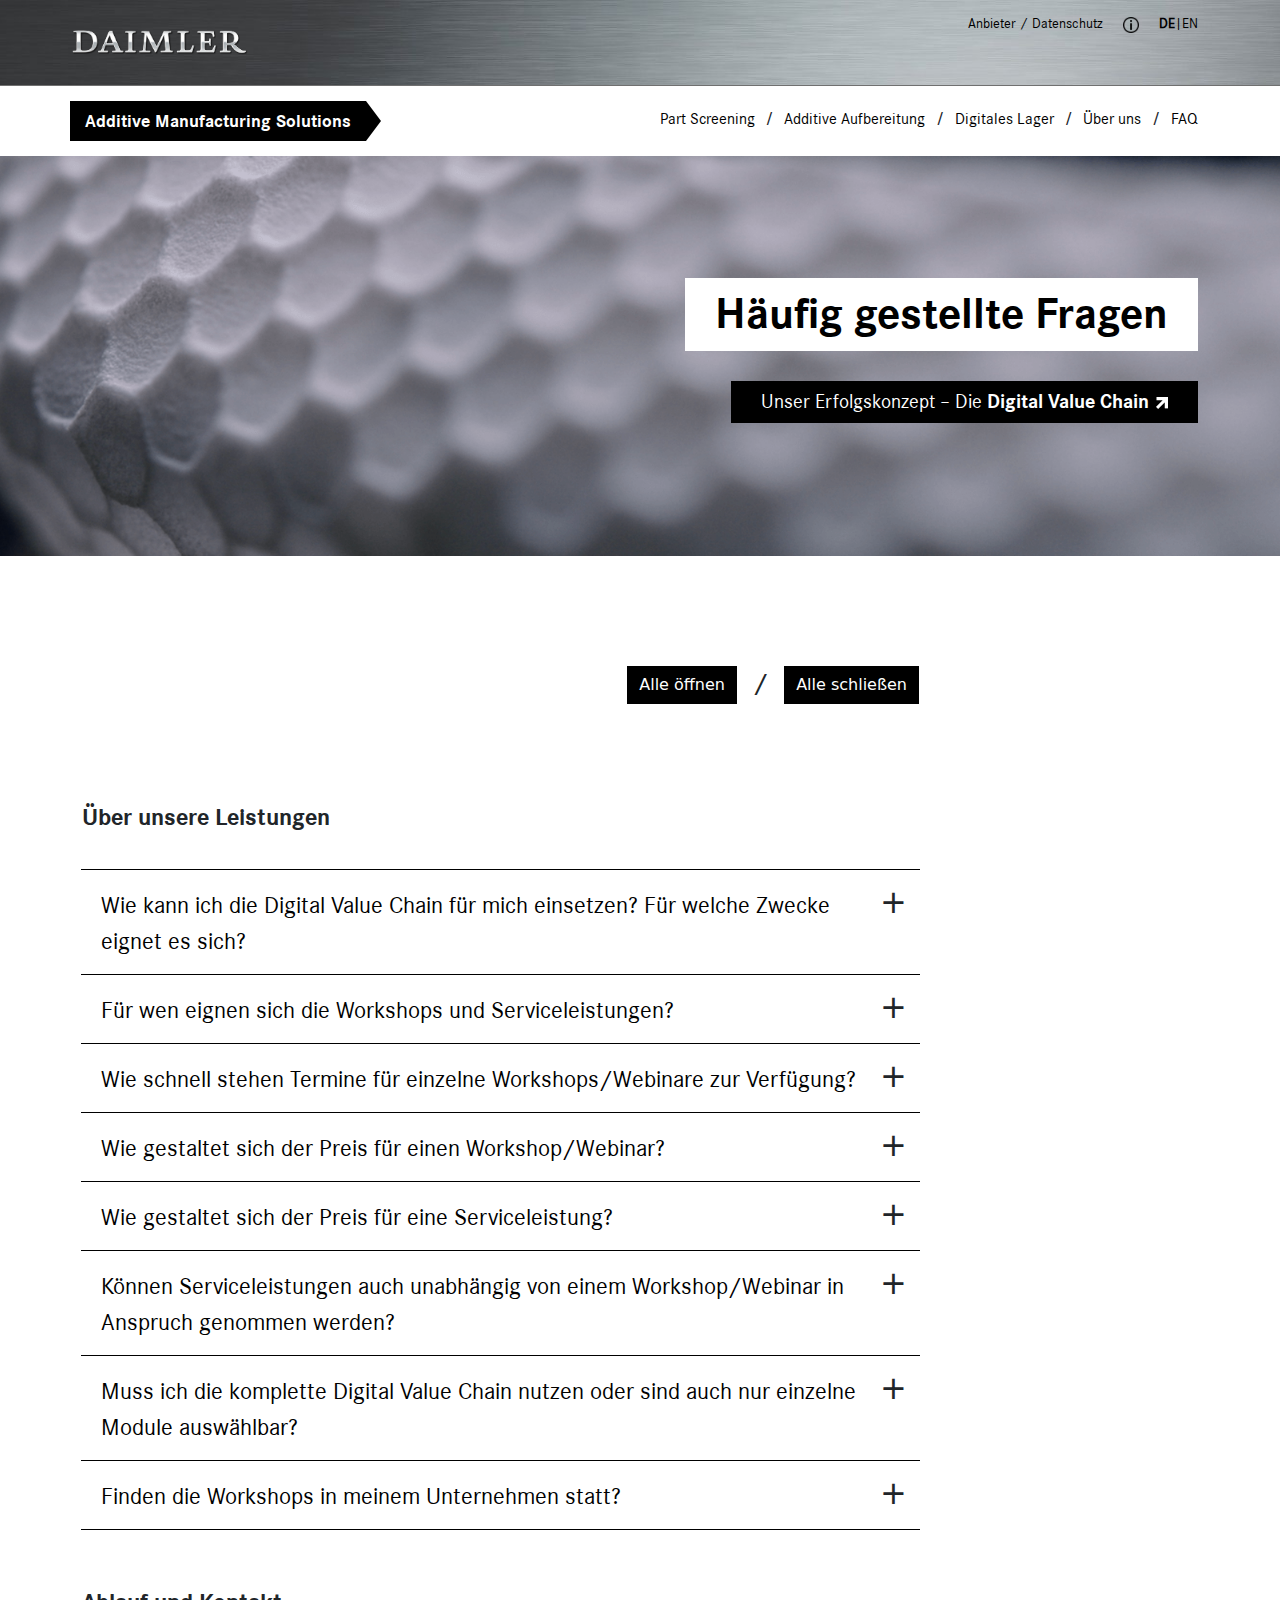
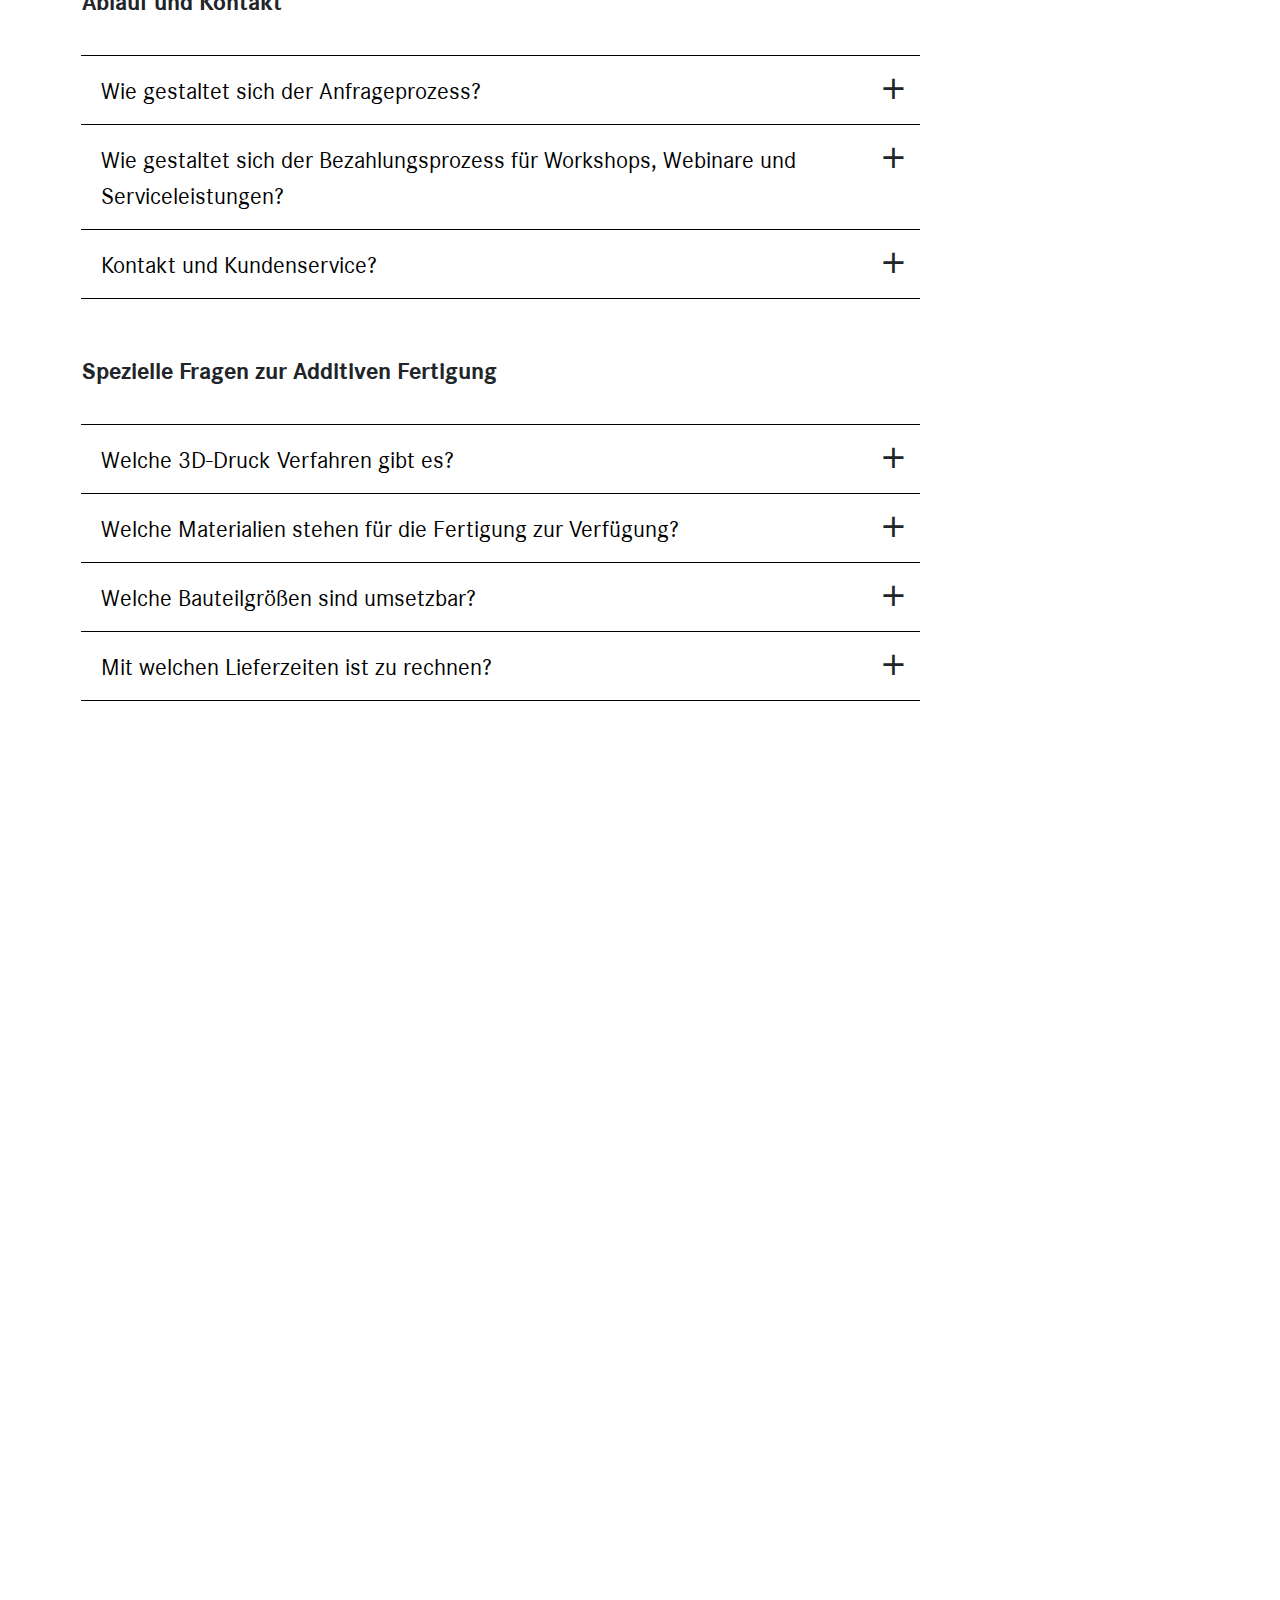
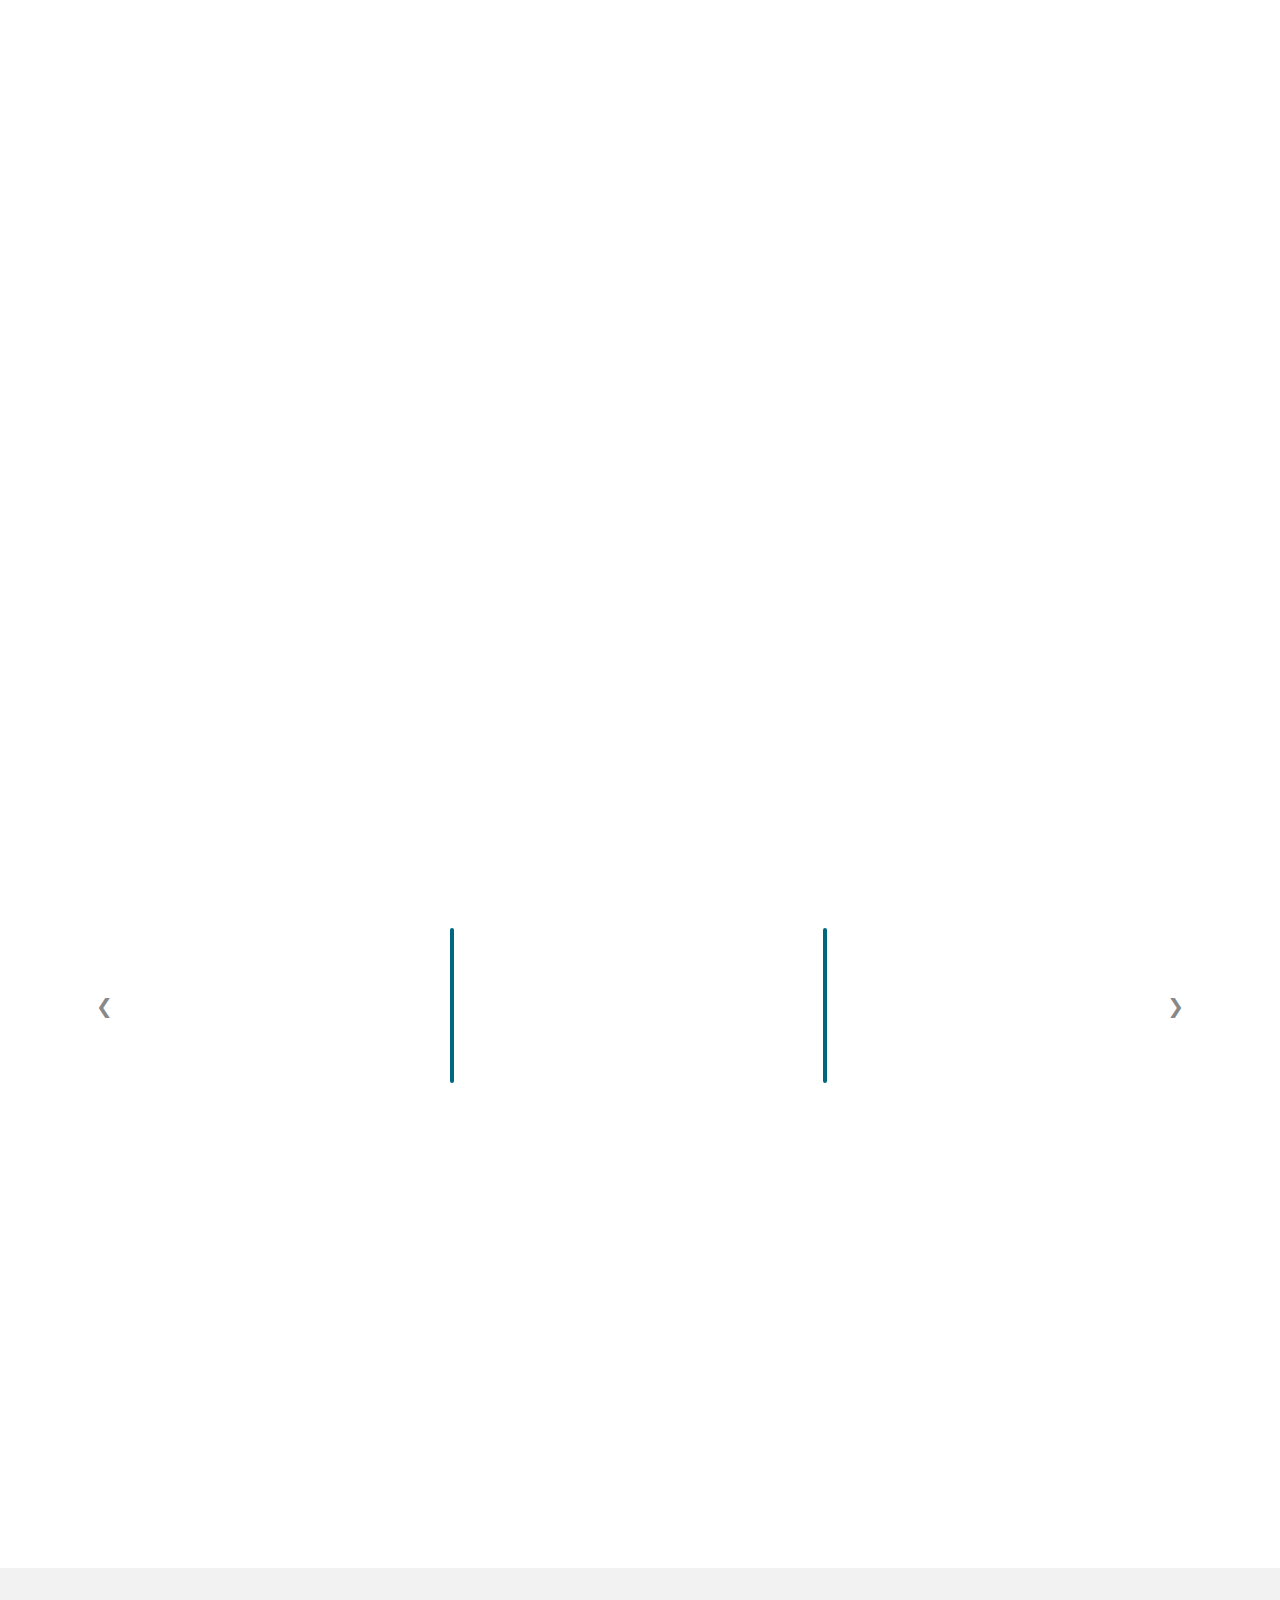
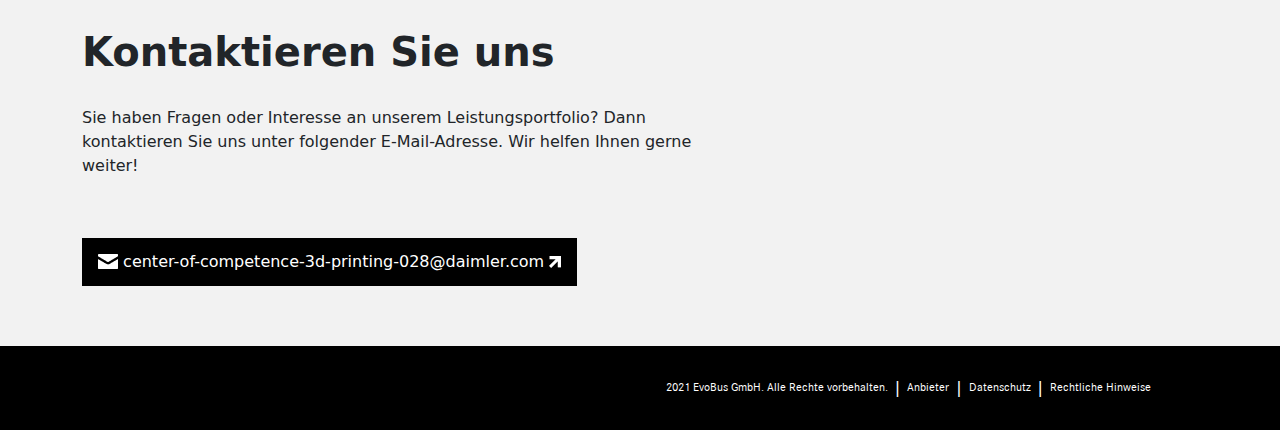
==== commit 92dc4ab5: "FAQ" ====
--- a/faq.html
+++ b/faq.html
@@ -1,260 +1,235 @@
-<!DOCTYPE html>
-<html>
-<head>
-  <meta charset="utf-8">
-    <meta name="viewport" content="width=device-width, initial-scale=1.0">
-    <title>FAQ</title>
-    <link rel="stylesheet" href="assets/css/bootstrap.css">
-    <link rel="stylesheet" href="assets/css/bootstrap-grid.css">
-    <link rel="stylesheet" href="assets/css/main.css">
-    <link rel="stylesheet" href="assets/css/aos.css">
-    <script src="assets/js/bootstrap.js" charset="utf-8"></script>
-    <script src="assets/js/aos.js" charset="utf-8"></script>
-    <script src="assets/js/jquery.js" type="text/javascript" ></script>
-  <script>
-    $.get("header.html", function (response) {
-      $("#header").html(response);
-    });
-    $.get("footer.html", function (response) {
-      $("#footer").html(response);
-    });
-  </script>
-  <script type="text/javascript">
-    function selects(){  
-      var ele=document.getElementsByName('panel');  
-      for(var i=0; i<ele.length; i++){  
-        if(ele[i].type=='checkbox')  
-          ele[i].checked=true;  
-        }  
-      }  
-    function deSelect(){  
-      var ele=document.getElementsByName('panel');  
-      for(var i=0; i<ele.length; i++){  
-        if(ele[i].type=='checkbox')  
-          ele[i].checked=false;  
-        }  
-      }   
-  </script>
-</head>
-
-<body>
-  <div id="header"></div>
-  <div class="hero-section-small hero-section-faq">
-    <!-- Hero Section start -->
-    <div class="container">
-      <div class="banner-container">
-        <div data-aos="fade-left" data-aos-duration="700" class="banner-light">
-          <h2 class="headline-hero">Häufig gestellte Fragen</h2>
-        </div>
-        <div style="margin-top: 20px; display: grid; justify-items: end;">
-          <div data-aos="fade-left" data-aos-duration="700" class="banner-dark" align="right">
-            <h2 class="copy-small-header">Unser Erfolgskonzept – Die <span class="copy-small-span">Digital Value Chain</span> <span> <img src="assets/images/icons/link-arrow.png"> </span> </h2>
-          </div>
-        </div>
-      </div>
-    </div>
-  </div>
-  <!-- Hero Section end -->
-  <section id="faq" class="faq-section">
-    <div class="padding-100"></div>
-    <div class="container">
-      <div class="col-lg-9 col-md-10 col-sm-12 col-xs-12 text-end" style="margin-bottom: 30px;">
-        <button class="button-dark float-right" onclick="selects()">Alle öffnen</button> <span class="copy-std-headline">&nbsp;&nbsp;/&nbsp;&nbsp;</span> 
-        <button class="button-dark float-right" onclick="deSelect()">Alle schließen</button>
-      </div>
-      <div class="accordion col-lg-9 col-md-10 col-sm-12 col-xs-12">
-        <h2 class="copy-std-headline padding-30">Über unsere Leistungen</h2>
-        <!-- Panel 1 -->
-        <div>
-          <input type="checkbox" name="panel" id="panel-1" />
-          <label for="panel-1" class="copy-std">Wie kann ich die Digital Value Chain für mich einsetzen? Für welche Zwecke eignet es sich?</label>
-          <div class="accordion__content accordion__content--large">
-            <p class="accordion__body copy-small col-lg-9 col-md-9 col-sm-12 col-xs-12">
-              Mit unserer <u><a class="legal-link" href="index.html">Digital Value Chain</a></u> schaffen Sie ganz neue Möglichkeiten, um Beschaffungsprobleme zu lösen, Fehlteile zu reduzieren und auch Bauteile on demand zu liefern. Hierbei machen Sie sich die Vorzüge der Digitale Transformation zu Nutze und bringen diese in Ihr Unternehmen. Gehen Sie aktiv in die Richtung einer digitalen Lagerhaltung und generieren Sie gleichzeitig eine bessere Datenqualität für Ihr Unternehmen.
-            </p>
-          </div>
-        </div>
-        <!-- Panel 2 -->
-        <div>
-          <input type="checkbox" name="panel" id="panel-2" />
-          <label for="panel-2" class="copy-std">Für wen eignen sich die Workshops und Serviceleistungen?</label>
-          <div class="accordion__content accordion__content--large">
-            <p class="accordion__body copy-small col-lg-9 col-md-9 col-sm-12 col-xs-12">
-              Unser Angebot an Workshops und Dienstleistungen eignet sich vorzugsweise für Unternehmen im B2B Umfeld. <br>
-              Mit unseren Workshops und Webinaren schaffen wir zunächst ein Grundverständnis für die einzelnen Themenbereiche rund um unsere Digital Value Chain im Umfeld der Additiven Fertigung. Hier möchten wir Ihnen in erster Linie einige wichtige Leitplanken an die Hand geben. 
-              Im Rahmen unserer Serviceleistungen sind wir für Sie der All-in-one-Ansprechpartner in Sachen Additiver Fertigung und allem was dazugehört. Wir bearbeiten Ihre Anfragen, kümmern uns um die Abwicklung und liefern Ihnen fertige Ergebnisse. Wir bezeichnen es auch gerne als unser "Rundum-Sorglos-Paket".
-            </p>
-          </div>
-        </div>
-        <!-- Panel 3 -->
-        <div>
-          <input type="checkbox" name="panel" id="panel-3" />
-          <label for="panel-3" class="copy-std">Wie schnell stehen Termine für einzelne Workshops/Webinare zur Verfügung? </label>
-          <div class="accordion__content accordion__content--large">
-            <p class="accordion__body copy-small col-lg-9 col-md-9 col-sm-12 col-xs-12">
-              Termine sind flexibel und individuell nach Abstimmung buchbar. Hierbei berücksichtigen wir gerne Ihre Terminvorstellungen.
-            </p>
-          </div>
-        </div>
-        <!-- Panel 4 -->
-        <div>
-          <input type="checkbox" name="panel" id="panel-4" />
-          <label for="panel-4" class="copy-std">Wie gestaltet sich der Preis für einen Workshop/Webinar?</label>
-          <div class="accordion__content accordion__content--large">
-            <p class="accordion__body copy-small col-lg-9 col-md-9 col-sm-12 col-xs-12">
-              Unsere Preise gestalten sich individuell je nach Anfrage. Zugeschnitten auf Ihre Anforderungen und Wünsche erstellen wir ein passendes Angebot für Sie.
-            </p>
-          </div>
-        </div>
-        <!-- Panel 5 -->
-        <div>
-          <input type="checkbox" name="panel" id="panel-5" />
-          <label for="panel-5" class="copy-std"> Wie gestaltet sich der Preis für eine Serviceleistung?</label>
-          <div class="accordion__content accordion__content--large">
-            <p class="accordion__body copy-small col-lg-9 col-md-9 col-sm-12 col-xs-12">
-              Wenn Sie sich für eine unserer Serviceleistungen interessieren, erstellen wir gerne ein individuelles Angebot für Sie. Dieses ist abhängig von Art und Umfang der Anfrage. 
-            </p>
-          </div>
-        </div>
-        <!-- Panel 6 -->
-        <div>
-          <input type="checkbox" name="panel" id="panel-6" />
-          <label for="panel-6" class="copy-std">Können Serviceleistungen auch unabhängig von einem Workshop/Webinar in Anspruch genommen werden?</label>
-          <div class="accordion__content accordion__content--large">
-            <p class="accordion__body copy-small col-lg-9 col-md-9 col-sm-12 col-xs-12">
-              Unser Serviceangebot im Rahmen des <u><a class="legal-link" href="part-screen.html">Part-Screening</a></u> sowie die Serviceleistungen rund um die <u><a class="legal-link" href="additive-processing.html">Additive Aufbereitung</a></u> können grundsätzlich auch ohne die Wahrnehmung eines Workshops oder Webinars in Anspruch genommen werden. Durch die Teilnahme an einem Workshop bzw. Webinar schaffen Sie allerdings ein besseres Verständnis für die Gesamtthematik und die Hintergründe der eigentlichen  Serviceleistung. Sie erhalten Einblicke in die Möglichkeiten und Potentiale, die wir Ihnen mit unseren  einzelnen Themenbereichen bieten können, wodurch Sie das volle Potential der Digital Value Chain noch gezielter ausschöpfen können.<br>
-              Für unsere Module rund um das Themenfeld des <u><a class="legal-link" href="digital-storage.html">Digitalen Lagers</a></u> ist die Buchung eines vorherigen Webinars obligatorisch. Hier erhalten Sie nicht nur wichtige Basisinformationen, sondern werden auch mit der Bedienung des hierfür entwickelten Online-Tools vertraut gemacht.
-            </p>
-          </div>
-        </div>
-        <!-- Panel 7 -->
-        <div>
-          <input type="checkbox" name="panel" id="panel-7" />
-          <label for="panel-7" class="copy-std">Muss ich die komplette Digital Value Chain nutzen oder sind auch nur einzelne Module auswählbar?</label>
-          <div class="accordion__content accordion__content--large">
-            <p class="accordion__body copy-small col-lg-9 col-md-9 col-sm-12 col-xs-12">
-              Generell bauen alle Module unserer Digital Value Chain aufeinander auf. Wir begleiten die gesamte Wertschöpfungskette und gehen mit Ihnen Schritt für Schritt den Weg der Additiven Transformation in Ihrem Unternehmen.<br>
-              Selbstverständlich sind die einzelnen Module und Bausteine auch flexibel und nach Bedarf buchbar, sodass Sie genau die Leistungen erhalten, die Ihnen Mehrwerte liefern. <br>
-              Nehmen Sie bei Interesse gerne Kontakt zu uns auf. Wir beraten Sie gerne und finden gemeinsam mit Ihnen die richtigen Ansatzpunkte.
-            </p>
-          </div>
-        </div>
-        <!-- Panel 8 -->
-        <div>
-          <input type="checkbox" name="panel" id="panel-8" />
-          <label for="panel-8" class="copy-std">Finden die Workshops in meinem Unternehmen statt?</label>
-          <div class="accordion__content accordion__content--large">
-            <p class="accordion__body copy-small col-lg-9 col-md-9 col-sm-12 col-xs-12">
-              Durch die individuelle Gestaltung unserer Workshops und die spezielle Abstimmung auf Ihre Bedürfnisse, sind wir auch in der finalen Ausgestaltung unter Einhaltung gewisser Rahmenbedingungen flexibel. <br>
-              Für einige Themenfelder empfehlen wir eine Durchführung vor Ort und kommen hierzu gerne persönlich für einen Workshop in Ihrem Hause vorbei. Für andere Module bieten sich schwerpunktmäßig onlinebasierte Termine in Form eines Webinares an.
-            </p>
-          </div>
-        </div>
-        <h2 class="copy-std-headline padding-30">Ablauf und Kontakt</h2>
-        <!-- Panel 9 -->
-        <div>
-          <input type="checkbox" name="panel" id="panel-9" />
-          <label for="panel-9" class="copy-std">Wie gestaltet sich der Anfrageprozess?</label>
-          <div class="accordion__content accordion__content--large">
-            <p class="accordion__body copy-small col-lg-9 col-md-9 col-sm-12 col-xs-12">
-              Haben Sie Interesse an einem unserer Angebote, dann nehmen Sie über unser Kontaktformular Kontakt zu uns auf. Wir melden uns bei Ihnen und klären Sie in einem Erstgespräch über die Möglichkeiten auf und nehmen hier natürlich auch Ihre Interessen entgegen. <br>
-              Bei tieferführendem Interesse gestaltet sich der Folgeprozess über eine Angebotserstellung mit anschließendem Beauftragungsprozess.
-            </p>
-          </div>
-        </div>
-        <!-- Panel 10 -->
-        <div>
-          <input type="checkbox" name="panel" id="panel-10" />
-          <label for="panel-10" class="copy-std">Wie gestaltet sich der Bezahlungsprozess für Workshops, Webinare und Serviceleistungen?</label>
-          <div class="accordion__content accordion__content--large">
-            <p class="accordion__body copy-small col-lg-9 col-md-9 col-sm-12 col-xs-12">
-              Nach der Beauftragung eines Angebotes und der erfolgreichen Abwicklung erhalten Sie von uns die dazugehörige Rechnung. Bezahlarten wie Kreditkartenzahlung, eine Bezahlung via Paypal oder Barzahlungen sind nicht vorgesehen. Hier bitten wir um Verständnis. 
-            </p>
-          </div>
-        </div>
-        <!-- Panel 11 -->
-        <div>
-          <input type="checkbox" name="panel" id="panel-11" />
-          <label for="panel-11" class="copy-std">Kontakt und Kundenservice?</label>
-          <div class="accordion__content accordion__content--large">
-            <p class="accordion__body copy-small col-lg-9 col-md-9 col-sm-12 col-xs-12">
-              Dank unserer agilen Arbeitsweise mit flachen Hierarchien und unserer Arbeit in themenspezifischen Scrum-Teams sind wir in der Lage, schnell und flexibel auf Anfragen aller Art zu reagieren und Ihnen hierzu auch kurzfristige Rückmeldungen zu geben. 
-            </p>
-          </div>
-        </div>
-        <h2 class="copy-std-headline padding-30">Spezielle Fragen zur Additiven Fertigung</h2>
-        <!-- Panel 12 -->
-        <div>
-          <input type="checkbox" name="panel" id="panel-12" />
-          <label for="panel-12" class="copy-std">Welche 3D-Druck Verfahren gibt es?</label>
-          <div class="accordion__content accordion__content--large">
-            <p class="accordion__body copy-small col-lg-9 col-md-9 col-sm-12 col-xs-12">
-              "Es gibt eine Vielzahl an additiven Fertigungsverfahren, die das Prinzip des schichtweisen Aufbaus von Bauteilen auf unterschiedliche Art und Weise realisieren. <br>
-              Wir bei Additive Manufacturing Solutions fokussieren uns vor allem auf die pulverbettbasierten Fertigungsverfahren für Kunststoff- und Metallteile (SLS/MJF/SLM). Mit diesen Verfahren stellen wir die Erfüllung der hohen Qualitätsanforderungen im Automotivesektor sicher, sodass wir eine Fertigung von Bauteilen in Originalteilqualität gewährleisten können. <br>
-              Selbstverständlich gibt es auch Anwendungsfälle, bei welchen der Einsatz anderer Technologievarianten sinnvoll ist. Aus diesem Grund bieten wir unseren Kunden generell eine breite Palette weiterer Fertigungsverfahren an. Durch regelmäßige Recherchen am Markt sind wir stets am Puls der Zeit und halten kontinuierlich Ausschau nach neuen Fertigungsverfahren und Materialen, die alle notwendigen Gütekriterien für spezifische Anwendungsfälle erfüllen."
-            </p>
-          </div>
-        </div>
-        <!-- Panel 13 -->
-        <div>
-          <input type="checkbox" name="panel" id="panel-13" />
-          <label for="panel-13" class="copy-std">Welche Materialien stehen für die Fertigung zur Verfügung?</label>
-          <div class="accordion__content accordion__content--large">
-            <p class="accordion__body copy-small col-lg-9 col-md-9 col-sm-12 col-xs-12">
-              Zur Verfügung stehen Metalllegierungen und Silikone sowie eine breite Bandbreite verschiedener Polymere (PA12, PA11, PA6, …), die unter anderem auch Brandschutzanforderungen erfüllen.
-            </p>
-          </div>
-        </div>
-        <!-- Panel 14 -->
-        <div>
-          <input type="checkbox" name="panel" id="panel-14" />
-          <label for="panel-14" class="copy-std">Welche Bauteilgrößen sind umsetzbar?</label>
-          <div class="accordion__content accordion__content--large">
-            <p class="accordion__body copy-small col-lg-9 col-md-9 col-sm-12 col-xs-12">
-              Standardmäßig sind Bauteile in einer Größe von 340 x 340 x 600 mm umsetzbar. Aber auch darüber hinaus bemühen wir uns gerne um passende Lösungsansätze für Ihre Anwendungsfälle, damit auch Sie schnell Ihre Wunschbauteile realisieren und Beschaffungsprobleme lösen können. 
-            </p>
-          </div>
-        </div>
-        <!-- Panel 15 -->
-        <div>
-          <input type="checkbox" name="panel" id="panel-15" />
-          <label for="panel-15" class="copy-std">Mit welchen Lieferzeiten ist zu rechnen?</label>
-            <div class="accordion__content accordion__content--large">
-                <p class="accordion__body copy-small col-lg-9 col-md-9 col-sm-12 col-xs-12">
-                  Mit der Additiven Fertigung sind Bauteile wesentlich schneller und flexibler herstellbar, als mit konventionellen Fertigungsmethoden. Eine On-demand-Produktion für Kleinserien und auch Losgröße 1 ist möglich und kurzfristig realisierbar, wenn gewisse Prämissen im Rahmen der Möglichkeiten eingehalten werden. Speziell bei Langsamdreherteilen kann damit die Beschaffungszeit um bis zu 80% gesenkt werden.   <br>
-                  Zu beachten ist, dass ganz allgemein die Datenqualität sowie die Komplexität eines Bauteils wesentlich zur Gesamtdauer des Durchlaufprozesses beitragen.
-                </p>
-            </div>
-        </div>
-        <!-- .accordion -->
-      </div>
-  </section>
-  <div class="padding-100"></div>
-  <div class="padding-100"></div>
-  <div id="footer"></div>
-  <script>
-    $(document).ready(function(){
-      $('input:checkbox').click(function() {
-        $('input:checkbox').not(this).prop('checked', false);
-      });
-    });
-
-    function growDiv() {
-    var growDiv = document.getElementById('grow');
-  // if (growDiv.clientHeight) {
-  //   growDiv.style.height = 0;
-  // } else {
-    var wrapper = document.querySelector('div#grow div');
-    growDiv.style.height = wrapper.clientHeight + "px";
-    alert('checked'+wrapper.clientHeight);
-  }
-  // }
-  </script>
-  <script>
-      AOS.init({
-        easing: 'ease-in-out-sine'
-      });
-    </script>
-</body>
-
-</html>+<!DOCTYPE html>
+<html>
+<head>
+  <meta charset="utf-8">
+    <meta name="viewport" content="width=device-width, initial-scale=1.0">
+    <title>FAQ</title>
+    <link rel="stylesheet" href="assets/css/bootstrap.css">
+    <link rel="stylesheet" href="assets/css/bootstrap-grid.css">
+    <link rel="stylesheet" href="assets/css/main.css">
+    <link rel="stylesheet" href="assets/css/aos.css">
+    <script src="assets/js/bootstrap.js" charset="utf-8"></script>
+    <script src="assets/js/aos.js" charset="utf-8"></script>
+    <script src="assets/js/jquery.js" type="text/javascript" ></script>
+  <script>
+    $.get("header.html", function (response) {
+      $("#header").html(response);
+    });
+    $.get("footer.html", function (response) {
+      $("#footer").html(response);
+    });
+  </script>
+  <script type="text/javascript">
+    function selects(){
+      var ele=document.getElementsByName('panel');
+      for(var i=0; i<ele.length; i++){
+        if(ele[i].type=='checkbox')
+          ele[i].checked=true;
+        }
+      }
+    function deSelect(){
+      var ele=document.getElementsByName('panel');
+      for(var i=0; i<ele.length; i++){
+        if(ele[i].type=='checkbox')
+          ele[i].checked=false;
+        }
+      }
+  </script>
+</head>
+
+<body>
+  <div id="header"></div>
+  <div class="hero-section-small hero-section-faq">
+    <!-- Hero Section start -->
+    <div class="container">
+      <div class="banner-container">
+        <div data-aos="fade-left" data-aos-duration="700" class="banner-light">
+          <h2 class="headline-hero">Häufig gestellte Fragen</h2>
+        </div>
+        <div style="margin-top: 20px; display: grid; justify-items: end;">
+          <div data-aos="fade-left" data-aos-duration="700" class="banner-dark" align="right">
+            <h2 class="copy-small-header">Unser Erfolgskonzept – Die <span class="copy-small-span">Digital Value Chain</span> <span> <img src="assets/images/icons/link-arrow.png"> </span> </h2>
+          </div>
+        </div>
+      </div>
+    </div>
+  </div>
+  <!-- Hero Section end -->
+  <section id="faq" class="faq-section">
+    <div class="padding-100"></div>
+    <div class="container">
+      <div class="col-lg-9 col-md-10 col-sm-12 col-xs-12 text-end" style="margin-bottom: 30px;">
+        <button class="button-dark float-right" onclick="selects()">Alle öffnen</button> <span class="copy-std-headline">&nbsp;&nbsp;/&nbsp;&nbsp;</span>
+        <button class="button-dark float-right" onclick="deSelect()">Alle schließen</button>
+      </div>
+      <div class="accordion col-lg-9 col-md-10 col-sm-12 col-xs-12">
+        <h2 class="copy-std-headline padding-30">Über unsere Leistungen</h2>
+        <div class="accordion-menu">
+        <ul>
+            <li>
+                <input type="checkbox" name="panel">
+                <span class="accordian-icon"></span>
+                <h2 class="copy-std set-text-color-black"></span>Wie kann ich die Digital Value Chain für mich einsetzen? Für welche Zwecke eignet es sich?</h2>
+                <p class="copy-small col-lg-9 col-md-9 col-sm-12 col-xs-12">
+                  Mit unserer <u><a class="legal-link" href="index.html">Digital Value Chain</a></u> schaffen Sie ganz neue Möglichkeiten, um Beschaffungsprobleme zu lösen, Fehlteile zu reduzieren und auch Bauteile on demand zu liefern. Hierbei machen Sie sich die Vorzüge der Digitale Transformation zu Nutze und bringen diese in Ihr Unternehmen. Gehen Sie aktiv in die Richtung einer digitalen Lagerhaltung und generieren Sie gleichzeitig eine bessere Datenqualität für Ihr Unternehmen.
+                </p>
+            </li>
+            <li>
+                <input type="checkbox" name="panel">
+                <span class="accordian-icon"></span>
+                <h2 class="copy-std set-text-color-black">Für wen eignen sich die Workshops und Serviceleistungen?</h2>
+                <p class="copy-small col-lg-9 col-md-9 col-sm-12 col-xs-12">
+                  Unser Angebot an Workshops und Dienstleistungen eignet sich vorzugsweise für Unternehmen im B2B Umfeld. <br>
+                  Mit unseren Workshops und Webinaren schaffen wir zunächst ein Grundverständnis für die einzelnen Themenbereiche rund um unsere Digital Value Chain im Umfeld der Additiven Fertigung. Hier möchten wir Ihnen in erster Linie einige wichtige Leitplanken an die Hand geben. <br>
+                  Im Rahmen unserer Serviceleistungen sind wir für Sie der All-in-one-Ansprechpartner in Sachen Additiver Fertigung und allem was dazugehört. Wir bearbeiten Ihre Anfragen, kümmern uns um die Abwicklung und liefern Ihnen fertige Ergebnisse. Wir bezeichnen es auch gerne als unser "Rundum-Sorglos-Paket".
+                </p>
+            </li>
+            <li>
+                <input type="checkbox" name="panel">
+                <span class="accordian-icon"></span>
+                <h2 class="copy-std set-text-color-black">Wie schnell stehen Termine für einzelne Workshops/Webinare zur Verfügung? </h2>
+                <p class="copy-small col-lg-9 col-md-9 col-sm-12 col-xs-12">
+                  Termine sind flexibel und individuell nach Abstimmung buchbar. Hierbei berücksichtigen wir gerne Ihre Terminvorstellungen.
+                </p>
+            </li>
+            <li>
+                <input type="checkbox" name="panel">
+                <span class="accordian-icon"></span>
+                <h2 class="copy-std set-text-color-black">Wie gestaltet sich der Preis für einen Workshop/Webinar?</h2>
+                <p class="copy-small col-lg-9 col-md-9 col-sm-12 col-xs-12">
+                  Unsere Preise gestalten sich individuell je nach Anfrage. Zugeschnitten auf Ihre Anforderungen und Wünsche erstellen wir ein passendes Angebot für Sie.
+                </p>
+            </li>
+            <li>
+                <input type="checkbox" name="panel">
+                <span class="accordian-icon"></span>
+                <h2 class="copy-std set-text-color-black">Wie gestaltet sich der Preis für eine Serviceleistung?</h2>
+                <p class="copy-small col-lg-9 col-md-9 col-sm-12 col-xs-12">
+                  Wenn Sie sich für eine unserer Serviceleistungen interessieren, erstellen wir gerne ein individuelles Angebot für Sie. Dieses ist abhängig von Art und Umfang der Anfrage.
+                </p>
+            </li>
+            <li>
+                <input type="checkbox" name="panel">
+                <span class="accordian-icon"></span>
+                <h2 class="copy-std set-text-color-black">Können Serviceleistungen auch unabhängig von einem Workshop/Webinar in Anspruch genommen werden?</h2>
+                <p class="copy-small col-lg-9 col-md-9 col-sm-12 col-xs-12">
+                  Unser Serviceangebot im Rahmen des <u><a class="legal-link" href="part-screen.html">Part-Screening</a></u> sowie die Serviceleistungen rund um die <u><a class="legal-link" href="additive-processing.html">Additive Aufbereitung</a></u> können grundsätzlich auch ohne die Wahrnehmung eines Workshops oder Webinars in Anspruch genommen werden. Durch die Teilnahme an einem Workshop bzw. Webinar schaffen Sie allerdings ein besseres Verständnis für die Gesamtthematik und die Hintergründe der eigentlichen  Serviceleistung. Sie erhalten Einblicke in die Möglichkeiten und Potentiale, die wir Ihnen mit unseren  einzelnen Themenbereichen bieten können, wodurch Sie das volle Potential der Digital Value Chain noch gezielter ausschöpfen können.<br>
+                  Für unsere Module rund um das Themenfeld des <u><a class="legal-link" href="digital-storage.html">Digitalen Lagers</a></u> ist die Buchung eines vorherigen Webinars obligatorisch. Hier erhalten Sie nicht nur wichtige Basisinformationen, sondern werden auch mit der Bedienung des hierfür entwickelten Online-Tools vertraut gemacht.
+                </p>
+            </li>
+            <li>
+                <input type="checkbox" name="panel">
+                <span class="accordian-icon"></span>
+                <h2 class="copy-std set-text-color-black">Muss ich die komplette Digital Value Chain nutzen oder sind auch nur einzelne Module auswählbar?</h2>
+                <p class="copy-small col-lg-9 col-md-9 col-sm-12 col-xs-12">
+                  Generell bauen alle Module unserer Digital Value Chain aufeinander auf. Wir begleiten die gesamte Wertschöpfungskette und gehen mit Ihnen Schritt für Schritt den Weg der Additiven Transformation in Ihrem Unternehmen.<br>
+                  Selbstverständlich sind die einzelnen Module und Bausteine auch flexibel und nach Bedarf buchbar, sodass Sie genau die Leistungen erhalten, die Ihnen Mehrwerte liefern. <br>
+                  Nehmen Sie bei Interesse gerne Kontakt zu uns auf. Wir beraten Sie gerne und finden gemeinsam mit Ihnen die richtigen Ansatzpunkte.
+                </p>
+            </li>
+            <li>
+                <input type="checkbox" name="panel">
+                <span class="accordian-icon"></span>
+                <h2 class="copy-std set-text-color-black">Finden die Workshops in meinem Unternehmen statt?</h2>
+                <p class="copy-small col-lg-9 col-md-9 col-sm-12 col-xs-12">
+                  Durch die individuelle Gestaltung unserer Workshops und die spezielle Abstimmung auf Ihre Bedürfnisse, sind wir auch in der finalen Ausgestaltung unter Einhaltung gewisser Rahmenbedingungen flexibel. <br>
+                  Für einige Themenfelder empfehlen wir eine Durchführung vor Ort und kommen hierzu gerne persönlich für einen Workshop in Ihrem Hause vorbei. Für andere Module bieten sich schwerpunktmäßig onlinebasierte Termine in Form eines Webinares an.
+                </p>
+            </li>
+        </ul>
+        </div>
+
+
+        <h2 class="copy-std-headline padding-30">Ablauf und Kontakt</h2>
+        <div class="accordion-menu">
+        <ul>
+            <li>
+                <input type="checkbox" name="panel">
+                <span class="accordian-icon"></span>
+                <h2 class="copy-std set-text-color-black"></span>Wie gestaltet sich der Anfrageprozess?</h2>
+                <p class="copy-small col-lg-9 col-md-9 col-sm-12 col-xs-12">
+                  Haben Sie Interesse an einem unserer Angebote, dann nehmen Sie über unser Kontaktformular Kontakt zu uns auf. Wir melden uns bei Ihnen und klären Sie in einem Erstgespräch über die Möglichkeiten auf und nehmen hier natürlich auch Ihre Interessen entgegen. <br>
+                  Bei tieferführendem Interesse gestaltet sich der Folgeprozess über eine Angebotserstellung mit anschließendem Beauftragungsprozess.
+                </p>
+            </li>
+            <li>
+                <input type="checkbox" name="panel">
+                <span class="accordian-icon"></span>
+                <h2 class="copy-std set-text-color-black"></span>Wie gestaltet sich der Bezahlungsprozess für Workshops, Webinare und Serviceleistungen?</h2>
+                <p class="copy-small col-lg-9 col-md-9 col-sm-12 col-xs-12">
+                  Nach der Beauftragung eines Angebotes und der erfolgreichen Abwicklung erhalten Sie von uns die dazugehörige Rechnung. Bezahlarten wie Kreditkartenzahlung, eine Bezahlung via Paypal oder Barzahlungen sind nicht vorgesehen. Hier bitten wir um Verständnis.
+                </p>
+            </li>
+            <li>
+                <input type="checkbox" name="panel">
+                <span class="accordian-icon"></span>
+                <h2 class="copy-std set-text-color-black"></span>Kontakt und Kundenservice?</h2>
+                <p class="copy-small col-lg-9 col-md-9 col-sm-12 col-xs-12">
+                  Dank unserer agilen Arbeitsweise mit flachen Hierarchien und unserer Arbeit in themenspezifischen Scrum-Teams sind wir in der Lage, schnell und flexibel auf Anfragen aller Art zu reagieren und Ihnen hierzu auch kurzfristige Rückmeldungen zu geben.
+                </p>
+            </li>
+        </ul>
+        </div>
+
+
+        <h2 class="copy-std-headline padding-30">Spezielle Fragen zur Additiven Fertigung</h2>
+        <div class="accordion-menu">
+        <ul>
+            <li>
+                <input type="checkbox" name="panel">
+                <span class="accordian-icon"></span>
+                <h2 class="copy-std set-text-color-black"></span>Welche 3D-Druck Verfahren gibt es?</h2>
+                <p class="copy-small col-lg-9 col-md-9 col-sm-12 col-xs-12">
+                  Es gibt eine Vielzahl an additiven Fertigungsverfahren, die das Prinzip des schichtweisen Aufbaus von Bauteilen auf unterschiedliche Art und Weise realisieren. <br>
+                  Wir bei Additive Manufacturing Solutions fokussieren uns vor allem auf die pulverbettbasierten Fertigungsverfahren für Kunststoff- und Metallteile (SLS/MJF/SLM). Mit diesen Verfahren stellen wir die Erfüllung der hohen Qualitätsanforderungen im Automotivesektor sicher, sodass wir eine Fertigung von Bauteilen in Originalteilqualität gewährleisten können. <br>
+                  Selbstverständlich gibt es auch Anwendungsfälle, bei welchen der Einsatz anderer Technologievarianten sinnvoll ist. Aus diesem Grund bieten wir unseren Kunden generell eine breite Palette weiterer Fertigungsverfahren an. Durch regelmäßige Recherchen am Markt sind wir stets am Puls der Zeit und halten kontinuierlich Ausschau nach neuen Fertigungsverfahren und Materialen, die alle notwendigen Gütekriterien für spezifische Anwendungsfälle erfüllen.
+                </p>
+            </li>
+            <li>
+                <input type="checkbox" name="panel">
+                <span class="accordian-icon"></span>
+                <h2 class="copy-std set-text-color-black"></span>Welche Materialien stehen für die Fertigung zur Verfügung?</h2>
+                <p class="copy-small col-lg-9 col-md-9 col-sm-12 col-xs-12">
+                  Zur Verfügung stehen Metalllegierungen und Silikone sowie eine breite Bandbreite verschiedener Polymere (PA12, PA11, PA6, …), die unter anderem auch Brandschutzanforderungen erfüllen.
+                </p>
+            </li>
+            <li>
+                <input type="checkbox" name="panel">
+                <span class="accordian-icon"></span>
+                <h2 class="copy-std set-text-color-black"></span>Welche Bauteilgrößen sind umsetzbar?</h2>
+                <p class="copy-small col-lg-9 col-md-9 col-sm-12 col-xs-12">
+                  Standardmäßig sind Bauteile in einer Größe von 340 x 340 x 600 mm umsetzbar. Aber auch darüber hinaus bemühen wir uns gerne um passende Lösungsansätze für Ihre Anwendungsfälle, damit auch Sie schnell Ihre Wunschbauteile realisieren und Beschaffungsprobleme lösen können.
+                </p>
+            </li>
+            <li>
+                <input type="checkbox" name="panel">
+                <span class="accordian-icon"></span>
+                <h2 class="copy-std set-text-color-black"></span>Mit welchen Lieferzeiten ist zu rechnen?</h2>
+                <p class="copy-small col-lg-9 col-md-9 col-sm-12 col-xs-12">
+                  Mit der Additiven Fertigung sind Bauteile wesentlich schneller und flexibler herstellbar, als mit konventionellen Fertigungsmethoden. Eine On-demand-Produktion für Kleinserien und auch Losgröße 1 ist möglich und kurzfristig realisierbar, wenn gewisse Prämissen im Rahmen der Möglichkeiten eingehalten werden. Speziell bei Langsamdreherteilen kann damit die Beschaffungszeit um bis zu 80% gesenkt werden.   <br>
+                  Zu beachten ist, dass ganz allgemein die Datenqualität sowie die Komplexität eines Bauteils wesentlich zur Gesamtdauer des Durchlaufprozesses beitragen.
+                </p>
+            </li>
+        </ul>
+        </div>
+        <!-- .accordion -->
+      </div>
+  </section>
+  <div class="padding-100"></div>
+  <div class="padding-100"></div>
+  <div id="footer"></div>
+  <script>
+    $(document).ready(function(){
+      $('input:checkbox').click(function() {
+        $('input:checkbox').not(this).prop('checked', false);
+      });
+    });
+  </script>
+  <script>
+      AOS.init({
+        easing: 'ease-in-out-sine'
+      });
+    </script>
+</body>
+
+</html>
--- a/assets/css/main.css
+++ b/assets/css/main.css
@@ -1,2188 +1,2198 @@
-:root{
-  --daimler-white: #FFFFFF;
-  --daimler-light-grey: #F2F2F2;
-  --daimler-grey: #D3D3D3;
-  --daimler-black: #000000;
-  --daimler-dark-grey: #707070;
-  --daimler-green-100: #00677F;
-  --daimler-green-60: #5097AB;
-  --daimler-deep-red: #71180C;
-  --daimler-deep-red-40: #440E07;
-}
-html, head, body{
-margin: 0;
-padding: 0;
-}
-.daimler-green-gradient {
-  /* daimler_green-gradient */
-  background: linear-gradient(45deg, #00677F 0%, #5097AB 100%);
-}
-.daimler-deep-red-gradient{
-  /* daimler_deep-red-gradient */
-  background: linear-gradient(45deg, #441607 0%, #71180C 100%);
-}
-@font-face {
-    font-family: "DaimlerCS-Light";
-    src: url("../fonts/daimler-cs-light-woff.woff") format('woff');
-}
-@font-face {
-    font-family: "DaimlerCS-Bold";
-    src: url("../fonts/daimler-cs-bold-woff.woff") format('woff');
-}
-@font-face {
-    font-family: "DaimlerCS-Demi";
-    src: url("../fonts/daimler-cs-demi-woff.woff") format('woff');
-}
-@font-face {
-    font-family: "DaimlerCS-Regular";
-    src: url("../fonts/daimler-cs-regular-woff.woff") format('woff');
-}
-#nav-desktop{
-  display: block;
-}
-.nav{
-  background: url("../images/header_bg.jpg") no-repeat top center;
-  background-size: cover;
-  padding: 1.875rem; /* 30px */
-  border-bottom: solid 1px #707070;
-}
-#mobile-nav{
-  display: none;
-}
-.bg-white{
-  background-color: var(--daimler-white) !important;
-}
-
-.navbar-content{
-  margin: 0 5% 0 5%;
-}
-.logo{
-width: 12.5em;
-margin-left: -0.625rem; /* -10px */
-}
-
-.nav-disclaimer{
-  /* Anbieter / Datenschutz */
-  position: relative;
-  width: fit-content; width: -webkit-fit-content;
-  width: -moz-fit-content;
-  top: -15px;
-  display: flex;
-  justify-content: flex-end;
-  /* daimler_copy-small */
-  font-family: "DaimlerCS-Regular";
-  font-style: normal;
-  font-weight: 300;
-  font-size: 0.875rem; /* 14px */
-  line-height: 140%;
-  /* or 22px */
-  text-align: right;
-  color: #000000;
-  cursor: pointer;
-}
-.nav-disclaimer span{
-  margin-left: 1.25rem; /* 20px */
-  font-weight: 900 !important;
-}
-.navtop{
-  padding: 0.9375rem 1.25rem; /* 15px 20px */
-}
-.navtop .banner{
-  background-color: #000000;
-  width: auto;
-  padding: 0.625rem 0.9375rem; /* 10px 15px */
-  color: #FFFFFF;
-  height: 2.5rem; /* 40px */
-}
-.navtop .banner-head{
-  font-family: "DaimlerCS-Bold";
-  font-style: normal;
-  font-weight: bold;
-  font-size: 1.125rem; /* 18px */
-  line-height: 1.3em;
-}
-.navtop .banner-text{
-  font-family: "DaimlerCS-Regular";
-  font-style: normal;
-  font-weight: 100;
-  font-size: 1rem; /* 16px */
-  line-height: 1.3em;
-}
-.navtop .trianglediv{
-      width: 0;
-      height: 0;
-      border-top: 20px solid transparent;
-      border-left: 15px solid #000000;
-      border-bottom: 20px solid transparent;
-}
-.navtop .nav-container{
-  width: 100%;
-  text-align: right;
-  padding: 0.3125rem 0.3125rem; /* 5px 5px */
-}
-.navtop .nav-container a{
-  margin: 0 0.3125rem; /* 5px */
-  display: inline-block;
-  padding: 0.125rem; /* 2px */
-  text-decoration: none;
-}
-
-
-/* Large Hero Section classes */
-
-.hero-section{
-  display: grid;
-  align-content: space-around;
-  /* padding: 6.25rem 0; /* 100px */
-  margin: 0 !important;
-  width: 100%;
-  /*height: 42.5rem; /* 680px */
-  height: 90vh;
-  background-color: var(--daimler-dark-grey);
-}
-.hero-section-homepage{
-  background: url("../images/hero_index.png") no-repeat fixed;
-  background-position: top;
-  background-size: cover;
-}
-.hero-section-faq{
-  background: url("../images/faq-hero.png") no-repeat fixed;
-  background-position: top;
-  background-size: cover;
-}
-.hero-section-aboutpage{
-  background: url("../images/aboutus-hero.png") no-repeat fixed;
-  background-position: top;
-  background-size: cover;
-}
-.hero-section-part-screen{
-  background: url("../images/part_screen_heroimage.png") no-repeat fixed;
-  background-position: top;
-  background-size: cover;
-}
-.hero-section-additive_processing{
-  background: url("../images/additive_processing_heroimage.png") no-repeat fixed;
-  background-position: top;
-  background-size: cover;
-}
-
-.hero-section-digital-storage{
-  background: url("../images/digital_storage.png") no-repeat fixed;
-  background-position: top;
-  background-size: cover;
-}
-.hero-section .row{
-  width: 100%;
-  float: right;
-}
-.hero-section .banner-container{
-  float: right !important;
-  text-align: right;
-  display: grid;
-  justify-items: end;
-}
-.hero-section .banner-dark{
-  background-color: var(--daimler-black);
-  color: var(--daimler-white) !important;
-  float: right;
-  text-align: right;
-  padding: 0.3125rem 1.875rem; /* 5px 30px */
-  width: fit-content; width: -webkit-fit-content;
-  width: -moz-fit-content;
-  margin: 0.625rem 0; /* 10px */
-}
-.hero-section .banner-dark h2{
-  margin: 0 !important;
-  line-height: 2rem !important;
-}
-.hero-section .banner-dark span{
-  font-weight: bold;
-}
-.hero-section .banner-dark span img{
-  margin-left: 0.125rem; /* 2px */
-}
-.hero-section .banner-light{
-  float: right;
-  text-align: right;
-  padding: 0.3125rem 1.875rem; /* 5px 30px */
-  width: fit-content; width: -webkit-fit-content;
-  width: -moz-fit-content;
-  background-color: var(--daimler-white);
-  color: var(--daimler-black);
-}
-.hero-section .banner-light span, .about-section .banner-head span{
-  font-weight: bold;
-}
-.hero-section .header-icon{
-  display: grid;
-  position: relative;
-  justify-items: center;
-  justify-content: center;
-  align-content: space-between;
-}
-.header-icon img{
-  transition-duration: 0.5s;
-}
-.header-icon img:hover{
-  transform: translateY(20px);
-}
-
-/*SMALL HERO SECTION*/
-
-.hero-section-small{
-  display: grid;
-  align-content: center;
-  padding: 4.375rem 0; /* 70px */
-  margin: 0 !important;
-  width: 100%;
-  height: 25rem; /* 400px */
-  background-color: var(--daimler-dark-grey);
-}
-.hero-section-small .row{
-  width: 100%;
-  float: right;
-}
-.hero-section-small .banner-container{
-  float: right !important;
-  text-align: right;
-  display: grid;
-  justify-items: end;
-}
-.hero-section-small .banner-dark{
-  background-color: var(--daimler-black);
-  color: var(--daimler-white) !important;
-  float: right;
-  text-align: right;
-  padding: 0.3125rem 1.875rem; /* 5px 30px */
-  width: fit-content; width: -webkit-fit-content;
-  width: -moz-fit-content;
-  margin: 0.625rem 0; /* 10px */
-}
-.hero-section-small .banner-dark h2{
-  margin: 0 !important;
-  line-height: 2rem !important;
-}
-.hero-section-small .banner-dark span{
-  font-weight: bold;
-}
-.hero-section-small .banner-dark span img{
-  margin-left: 0.125rem; /* 2px */
-}
-.hero-section-small .banner-light{
-  float: right;
-  text-align: right;
-  padding: 0.3125rem 1.875rem; /* 5px 30px */
-  width: fit-content; width: -webkit-fit-content;
-  width: -moz-fit-content;
-  background-color: var(--daimler-white);
-  color: var(--daimler-black);
-}
-.hero-section-small .banner-light span{
-  font-weight: bold;
-}
-.hero-section-small .header-icon{
-  display: grid;
-  position: relative;
-  justify-items: center;
-  align-items: center;
-  justify-content: space-evenly;
-  align-content: stretch;
-  top: 5rem; /* 80px */
-}
-
-
-.padding-100{
-  padding: 3.125rem; /* 50px */
-}
-
-/* Homepage Section 1 */
-.home-section {
-  color: var(--daimler-black);
-}
-.home-section .section-container{
-  padding: 2.5rem 0; /* 40px */
-  text-align: left;
-}
-.home-section .card-container{
-
-}
-.card{
-  margin: 0.9375rem 0.5rem; /* 15px 8px */
-  padding: 3.75rem 0 3.75rem 0; /* 60px 60px */
-  align-items: center;
-  border-radius: 0 !important;
-}
-.no-bottom-padding{
-  padding-bottom: 0 !important;
-}
-.card-alignment-fix{
-  align-items: baseline !important;
-}
-.card-green{
-  border: 3px solid var(--daimler-green-100) !important;
-}
-.card-red{
-  border: 3px solid var(--daimler-deep-red) !important;
-}
-.card .card-line{
-  border-right: 4px solid var(--daimler-green-100);
-  height: 3.75rem; /* 60px */
-  margin: 1.25rem 0; /* 20px */
-  border-radius: 50px;
-}
-.card .card-line-red{
-  border-right: 4px solid var(--daimler-deep-red);
-  margin: 1.25rem 0; /* 20px */
-  border-radius: 50px;
-}
-.card-line-height{
-  height: 100% !important; /* 60px */
-  min-height: 3.75rem !important;
-}
-.card-image-size{
-  width: 5rem;
-}
-.card .card-line-light{
-  border-right: 4px solid var(--daimler-white);
-  height: 3.75rem; /* 60px */
-  margin: 1.25rem 0; /* 20px */
-  border-radius: 50px;
-}
-.card .card-icon{
-  width: 5rem; /* 80px */
-  height: 5rem; /* 80px */
-  border-radius: 50%;
-  display: grid;
-  align-items: center;
-  justify-content: center;
-}
-.card .card-icon-light{
-  background-color: var(--daimler-white);
-  border: 3px solid var(--daimler-green-100);
-  width: 5rem; /* 80px */
-  height: 5rem; /* 80px */
-  border-radius: 50%;
-  display: grid;
-  align-items: center;
-  justify-content: center;
-}
-.card .card-text{
-  text-align: center;
-  padding: 0 1.125rem; /* 18px */
-}
-.card .card-text-link{
-  text-align: center;
-  padding: 2.5rem 1.125rem; /* 40px 18px */
-  cursor: pointer;
-  transition-duration: 0.5s;
-}
-.card .card-text-link:hover{
-  background-color: var(--daimler-grey);
-}
-.card .card-text h2{
-  margin-bottom: 1.25rem; /* 20px */
-}
-.card .card-img{
-  width: 100%;
-  margin-top: -1.875rem; /* -30px */
-  border-radius: 0 !important;
-}
-.card .card-img-fixed{
-  margin-top: -1.5625rem; /* -25px */
-  right: 0.75rem; /* 12px */
-  position: absolute;
-  width: 0.8em;
-}
-.card .card-img-fixed-wide{
-  margin-top: -2.8125rem; /* -45px */
-  right: 0.75rem; /* 12px */
-  position: absolute;
-}
-.card-widget .card-img-fixed-wide{
-  margin-top: -1rem;
-  float: right;
-  position: relative;
-  margin-right: -1rem;
-}
-.card .div-triangle{
-  width: 0;
-  height: 0;
-  border-top: 15px solid var(--daimler-white);
-  border-bottom: 15px solid transparent;
-  border-left: 15px solid transparent;
-  border-right: 15px solid transparent;
-  z-index: 2;
-  margin-top: 1.875rem; /* 30px */
-}
-.card-mid-screen-display{
-  display: none;
-}
-.imp-card-container{
-  display: flex;
-  flex-direction: column;
-}
-
-.text-light{
-  color: var(--daimler-white) !important;
-}
-.btn-container{
-  display: contents;
-  margin-bottom: 1.875rem; /* 30px */
-}
-.button-dark{
-  color: var(--daimler-white);
-  border: 2px solid var(--daimler-black);
-  background-color: var(--daimler-black);
-  padding: 0.3125rem 0.625rem; /* 5px 10px */
-  margin: 0.625rem 0; /* 10px */
-  transition-duration: 0.2s;
-}
-.button-dark:hover{
-  border: 2px solid var(--daimler-black);
-  background-color: var(--daimler-black);
-  box-shadow: 0 8px 10px -5px rgba(0,0,0,0.4), 0 8px 10px -5px rgba(0,0,0,0.2);
-  transform: translateY(-5px);
-}
-.button-dark:active{
-  border: 2px solid var(--daimler-black);
-  background-color: var(--daimler-black);
-  box-shadow: none;
-  transform: translateY(0px);
-}
-.button-dark img{
-  width: 1rem; /* 16px */
-  margin: 0 0.3125rem; /* 5px */
-}
-.button-light{
-  color: var(--daimler-black);
-  border: 2px solid var(--daimler-white);
-  background-color: var(--daimler-white);
-  padding: 0.3125rem 0.625rem; /* 5px 10px */
-  margin: 0.625rem 0; /* 10px */
-  transition-duration: 0.2s;
-}
-.button-light:hover{
-  border: 2px solid var(--daimler-white);
-  background-color: var(--daimler-white);
-  box-shadow: 0 8px 10px -5px rgba(0,0,0,0.5), 0 8px 10px -5px rgba(0,0,0,0.3);
-  transform: translateY(-5px);
-}
-.button-light:active{
-  border: 2px solid var(--daimler-white);
-  background-color: var(--daimler-white);
-  box-shadow: none;
-  transform: translateY(0px);
-}
-/*.card .button-light:hover{
-  border: 2px solid var(--daimler-white);
-  background-color: var(--daimler-white);
-  box-shadow: 0 8px 10px -5px rgba(0,0,0,0.7), 0 8px 10px -5px rgba(0,0,0,0.3);
-  transform: translateY(-5px);
-}
-.card .button-light:active{
-  border: 2px solid var(--daimler-white);
-  background-color: var(--daimler-white);
-  box-shadow: none;
-  transform: translateY(0px);
-}*/
-.button-light img{
-  width: 1rem; /* 16px */
-  margin: 0 0.3125rem; /* 5px */
-}
-.button-transparent{
-  color: var(--daimler-black);
-  border: 2px solid var(--daimler-black);
-  background-color: transparent;
-  padding: 0.3125rem 0.625rem; /* 5px 10px */
-  margin: 0.625rem 0; /* 10px */
-}
-.button-transparent:hover{
-  border: 2px solid var(--daimler-black);
-  background-color: transparent;
-}
-.button-transparent:active{
-  border: 2px solid var(--daimler-black);
-  background-color: transparent;
-}
-.button-transparent img{
-  width: 1rem; /* 16px */
-  margin: 0 0.3125rem; /* 5px */
-}
-.button-grey{
-  color: var(--daimler-black);
-  border: 2px solid var(--daimler-light-grey);
-  background-color: var(--daimler-light-grey);
-  padding: 0.3125rem 0.625rem; /* 5px 10px */
-  margin: 0.625rem 0; /* 10px */
-}
-.button-grey:hover{
-  border: 2px solid var(--daimler-light-grey);
-  background-color: var(--daimler-light-grey);
-}
-.button-grey:active{
-  border: 2px solid var(--daimler-light-grey);
-  background-color: var(--daimler-light-grey);
-}
-.button-grey img{
-  width: 1rem; /* 16px */
-  margin: 0 0.3125rem; /* 5px */
-}
-.copy-small img{
-  width: 1rem; /* 16px */
-  margin-left: 0.625rem; /* 10px */
-}
-
-/* QUICK HELP SECTION CLASSES*/
-.quick-help{
-  background-color: var(--daimler-green-60);
-  padding: 3.125rem; /* 50px */
-  color: var(--daimler-white);
-}
-.quick-help .quick-help-text{
-  margin: 1.875rem 0; /* 30px */
-}
-.quick-help .img-80{
-  width: 80%;
-}
-.timeline ol {
-  list-style-type: none;
-  padding: 0 !important;
-  word-break: break-word;
-}
-
-.timeline ol li {
-  position: relative;
-  margin: 0;
-  padding-bottom: 1em;
-  padding-left: 40px;
-}
-
-.timeline ol li:before {
-  content: '';
-  background-color: var(--daimler-white);
-  position: absolute;
-  bottom: 0;
-  top: 0;
-  left: 0.625rem; /* 10px */
-  width: 0.1875rem; /* 3px */
-}
-
-.timeline ol li:last-child::before{
-  bottom: 100% !important;
-}
-
-.timeline ol li:after {
-  content: '';
-  background-image: url("../images/icons/circle-arrow-green-bg.png");
-  background-size: contain;
-  position: absolute;
-  left: 0;
-  top: 0;
-  height: 1.5rem; /* 24px */
-  width: 1.5rem; /* 24px */
-}
-
-/* Headline_H1 / 54pt – 140% line high / bold */
-.headline-h1 {
-  /* daimler_h1 */
-  font-family: "DaimlerCS-Bold";
-  font-style: normal;
-  font-weight: bold;
-  font-size: 3.375rem; /* 54px */
-  line-height: 140%;
-  /* identical to box height, or 76px */
-}
-
-/* Headline_H2 / 48pt – 140% line high / bold */
-.headline-h2 {
-  /* daimler_h2 */
-  font-family: "DaimlerCS-Bold";
-  font-style: normal;
-  font-weight: bold;
-  font-size: 3rem; /* 48px */
-  line-height: 140%;
-  /* or 67px */
-}
-.headline-h2 span{
-  font-family: "DaimlerCS-Light" !important;
-  font-weight: normal !important;
-}
-
-/* Copy_big_headline / 30pt – 125% line high / bold */
-.copy-big-headline{
-  /* daimler_copy-big-h */
-  font-family: "DaimlerCS-Bold";
-  font-style: normal;
-  font-weight: bold;
-  font-size: 1.875rem; /* 30px */
-  line-height: 125%;
-  /* identical to box height, or 37px */
-}
-
-/* Copy_big/ 30pt – 125% line high / light */
-.copy-big{
-  /* daimler_copy-big */
-  font-family: "DaimlerCS-Light";
-  font-style: normal;
-  font-weight: 300;
-  font-size: 1.875rem; /* 30px */
-  line-height: 105%;
-  /* identical to box height, or 37px */
-}
-
-/* Copy_standard_headline / 24pt – 120% line high / bold */
-.copy-std-headline{
-  /* daimler_copy-standard-h */
-  font-family: "DaimlerCS-Bold";
-  font-style: normal;
-  font-weight: bold;
-  font-size: 1.5rem; /* 24px */
-  line-height: 120%;
-  /* identical to box height, or 29px */
-}
-
-/* Copy_standard / 24pt – 150% line high / light */
-.copy-std{
-  /* daimler_copy-standard */
-  font-family: "DaimlerCS-Regular";
-  font-style: normal;
-  font-weight: 300;
-  font-size: 1.5rem; /* 24px */
-  line-height: 150%;
-  /* identical to box height, or 36px */
-}
-
-/* Copy_small_headline / 16pt – 120% line high / bold */
-.copy-small-headline{
-  /* daimler_copy-standard-h */
-  font-family: "DaimlerCS-Bold";
-  font-style: normal;
-  font-weight: bold;
-  font-size: 1rem; /* 16px */
-  line-height: 120%;
-  /* identical to box height, or 29px */
-}
-
-/* Copy_small / 16pt – 140% line high / light */
-.copy-small{
-  /* daimler_copy-small */
-  font-family: "DaimlerCS-Regular";
-  font-style: normal;
-  font-weight: 300;
-  font-size: 1rem; /* 16px */
-  line-height: 140%;
-  /* or 22px */
-}
-
-/* Copy_tiny / 12pt – 140% line high / light */
-.copy-tiny{
-  /* daimler_copy-tiny */
-  font-family: "DaimlerCS-Regular";
-  font-style: normal;
-  font-weight: 300;
-  font-size: 0.75rem; /* 12px */
-  line-height: 140%;
-  /* identical to box height, or 17px */
-}
-
-/* Footer classes */
-
-.parallax {
-  /* The footer image used */
-  background: url("../images/aboutus-hero.png");
-
-  /* Set a specific height */
-  min-height: 400px;
-
-  /* Create the parallax scrolling effect */
-  background-attachment: fixed;
-  background-position: center;
-  background-repeat: no-repeat;
-  background-size: cover;
-
-}
-
-.footer_icon{
-	position: relative;
-	left: 0%;
-	right: 0%;
-	top: 0%;
-	bottom: 0%;
-
-}
-.footer_section3{
-  height: 20.375rem; /* 326px */
-  left: 5.8125rem; /* 93px */
-  top: 0rem; /* 0px */
-  border-radius: 0px;
-  /* Auto Layout */
-
-display: flex;
-flex-direction: column;
-align-items: center;
-padding: 0rem; /* 0px */
-/* daimler_light-grey */
-background: #F2F2F2;
-/* Inside Auto Layout */
-flex: none;
-order: 0;
-flex-grow: 0;
-margin: 0.625rem 0.625rem; /* 10px 10px */
-
-}
-
-.text_section3{
-
-  /* daimler_copy-standard */
-
-  font-family: "DaimlerCS-Regular";
-  font-style: normal;
-  font-weight: 300;
-  font-size: 1.5rem; /* 24px */
-  line-height: 150%;
-  /* or 36px */
-
-
-  /* daimler_black */
-  color: #000000;
-  /* Inside Auto Layout */
-  flex: none;
-  order: 0;
-  flex-grow: 0;
-  margin: 0rem 0.625rem; /* 0px 10px */
-}
-
-/* Slideshow container */
-.slideshow-container {
-  position: relative;
-  background: #f1f1f1f1;
-}
-.slideshow-container1 {
-  position: relative;
-  overflow-x: hidden;
-  padding: 0rem;
-}
-.scroll-div::-webkit-scrollbar{
-  display: none;
-}
-.scroll-div{
-  display: flex;
-  flex-direction: row;
-  overflow-x: auto;
-  scroll-snap-type: x mandatory;
-  scroll-behavior: smooth;
-  -webkit-overflow-scrolling: touch;
-  background: #fff;
-}
-
-/* Slides */
-.mySlides1 {
-  display: block;
-  padding: 0 3rem; /* 80px */
-  width: 33%;
-  scroll-snap-align: center;
-  flex-shrink: 0;
-  transform-origin: center center;
-  transform: scale(1);
-  transition: transform 0.5s;
-  position: relative;
-}
-.mySlides {
-  display: none;
-  padding: 5rem; /* 80px */
-  text-align: left;
-}
-.mySlides .circle-div{
-  width: 5.625rem; /* 90px */
-  height: 5.625rem; /* 90px */
-  border-radius: 50%;
-  background-color: var(--daimler-green-60);
-  overflow: hidden;
-  margin-bottom: 30px;
-}
-.mySlides .circle-div img{
-  width: 100%;
-}
-.copy-18{
-  font-size: 1.125rem !important;
-  margin: 0 !important;
-  font-weight: bold;
-}
-
-/* Next & previous buttons */
-.prev, .next {
-  cursor: pointer;
-  position: absolute;
-  top: 50%;
-  width: auto;
-  margin-top: -1.875rem; /* -30px */
-  padding: 1.875rem; /* 16px */
-  color: #888;
-  font-weight: bold;
-  font-size: 1.25rem; /* 20px */
-  border-radius: 0 3px 3px 0;
-  user-select: none;
-  text-decoration: none;
-  margin-left: 0;
-  margin-right: 0;
-}
-
-/* Position the "next button" to the right */
-.next {
-  position: absolute;
-  right: 0;
-  border-radius: 3px 0 0 3px;
-}
-
-.prev1, .next1 {
-  cursor: pointer;
-    position: absolute;
-    text-align: center;
-    height: 100%;
-    background: #fff;
-    line-height: 6rem;
-    top: 0;
-    width: auto;
-    padding: 1rem;
-    color: #888;
-    font-weight: bold;
-    font-size: 1.25rem;
-    user-select: none;
-    text-decoration: none;
-    display: flex;
-    justify-content: center;
-    align-items: center;
-    margin-left: -2px;
-}
-
-/* Position the "next button" to the right */
-.next1 {
-  right: 0rem;
-  margin-right: -2px;
-  text-align: end;
-}
-
-/* The dot/bullet/indicator container */
-.dot-container {
-    text-align: center;
-    padding: 1.25rem; /* 20px */
-    background: var(--daimler-light-grey);
-}
-
-/* The dots/bullets/indicators */
-.dot {
-  cursor: pointer;
-  height: 0.9375rem; /* 15px */
-  width: 0.9375rem; /* 15px */
-  margin: 0 0.125rem; /* 2px */
-  background-color: #bbb;
-  border-radius: 50%;
-  display: inline-block;
-  transition: background-color 0.6s ease;
-}
-
-/* Add a background color to the active dot/circle */
-.active, .dot:hover {
-  background-color: #717171;
-}
-
-.mySlides q{
-  margin-bottom: 1.875rem /* 30px */ !important;
-}
-/* label_quote_author */
-.label_quote_author{
-  font-family: "DaimlerCS-Bold";
-  font-style: normal;
-  font-weight: bold;
-  font-size: 1rem; /* 16px */
-  /* or 22px */
-  /* daimler_black */
-  color: #000000;
-  margin: 1.875rem 0 0 0 /* 30px */ !important;
-}
-
-/* label_quote_author_title */
-.label_quote_author_title{
-  /* daimler_copy-small */
-  font-family: "DaimlerCS-Regular";
-  font-style: normal;
-  font-weight: 300;
-  font-size: 1rem; /* 16px */
-  line-height: 140%;
-  /* or 22px */
-  /* daimler_black */
-  color: #000000;
-}
-
-
-.footertop{
-  padding: 1.5625rem 0; /* 25px */
-}
-.footertop .footer-container{
-  width: 100%;
-    text-align: left;
-    padding: 0.3125rem 2.5rem 0.3125rem 0;
-    color: var(--daimler-white);
-    display: flex;
-    justify-content: flex-end;
-    align-items: center;
-}
-.footertop .footer-container a{
-  margin: 0 0.3125rem; /* 5px */
-  display: inline-block;
-  padding: 0.125rem; /* 2px */
-  text-decoration: none;
-  color: var(--daimler-white);
-}
-
-.head-h1{
-  margin: auto;
-  text-align: center;
-  padding: 0.625rem; /* 10px */
-}
-.head-h1 h3{
-  padding: 1.875rem; /* 30px */
-}
-.footer-1{
-  padding: 1.875rem; /* 30px */
-}
-.copy-small span{
-  font-weight: bold;
-}
-.side-div {
-  text-align: center;
-}
-.side-div h2{
-  color: var(--daimler-green-100) !important;
-  margin: 0 !important;
-}
-.verticle-line{
-  width: 0;
-  border: 2px solid var(--daimler-green-100);
-  border-radius: 5px;
-}
-.center-div{
-  border-left: 4px solid var(--daimler-green-100);
-    border-right: 4px solid var(--daimler-green-100);
-    text-align: center;
-}
-.center-div h2{
-  color: var(--daimler-green-100) !important;
-}
-.patner-section{
-  text-align: center;
-  padding: 2rem 0.5rem;
-}
-.patner-section img{
-  width: 100%;
-  max-width: 200px;
-  margin: 0 auto;
-  position: relative;
-}
-.head-h2{
-  font-weight: 900;
-  font-size: 2.5rem; /* 40px */
-}
-
-.contact-section{
-  background-color : var(--daimler-light-grey);
-  padding: 3.75rem 0; /* 60px */
-}
-.provider-section{
-    background-color : var(--daimler-black);
-}
-.footer-provider{
-  display: flex;
-    justify-content: flex-end;
-    align-items: center;
-    flex-wrap: nowrap;
-    flex-direction: row;
-}
-.back-to-top{
-  position: fixed;
-  bottom: 1.25rem; /* 20px */
-  color: var(--daimler-white);
-  background-color: var(--daimler-black);
-  border: 2px solid var(--daimler-black);
-  text-align: center;
-  width: 2.5rem; /* 40px */
-  height: 2.5rem; /* 40px */
-  padding: 0 !important;
-  align-content: center;
-  justify-content: center;
-  align-items: center;
-}
-.footer_btn{
-	background-color: black;
-	border: none;
-	color: white;
-	padding: 0.75rem 1rem; /* 12px 16px */
-	font-size: 1rem; /* 16px */
-	cursor: pointer;
-  transition-duration: 0.2s;
-}
-.footer_btn:hover{
-  box-shadow: 0 8px 10px -5px rgba(0,0,0,0.4), 0 8px 10px -5px rgba(0,0,0,0.3);
-  transform: translateY(-5px);
-}
-.footer_btn:active{
-  box-shadow: none;
-  transform: translateY(0px);
-}
-.footer_btn-fixed{
-  bottom: 1.25rem; /* 20px */
-	background-color: var(--daimler-black);
-	border: none;
-	color: var(--daimler-white);
-	padding: 0.75rem 1rem; /* 12px 16px */
-  width: fit-content; width: -webkit-fit-content;
-  width: -moz-fit-content;
-  height: 2.5rem; /* 40px */
-	font-size: 1rem; /* 16px */
-	cursor: pointer;
-  position: fixed;
-  padding: 0 1.25rem /* 20px */ !important;
-}
-
-.copy-small-header{
-  /* daimler_copy-small */
-  font-family: "DaimlerCS-Regular";
-  font-style: normal;
-  font-size: 1.25rem; /* 20px */
-  line-height: 140%;
-  /* or 22px */
-}
-
-.copy-small-span{
-  /* daimler_copy-small */
-  font-family: "DaimlerCS-Bold", Arial, sans-serif;
-  font-weight: 500;
-    font-size: 1.25rem; /* 20px */
-  line-height: 140%;
-color:white;
-  /* or 22px */
-}
-
-/* Headline_H2 / 48pt – 140% line high / bold */
-.headline-hero {
-  /* daimler_h2 */
-  font-family: 'DaimlerCS-Bold', Arial, sans-serif;
-  font-style: normal;
-  font-weight: bolder;
-  font-size: 2.8125rem; /* 45px */
-  line-height: 140%;
-  margin: 0 !important;
-}
-
-.faq-section .faq-title{
-  margin: 1.875rem 0; /* 30px */
-}
-
-/* * Accordion */
-/* Basic Accordion Styles */
- .accordion {
-
-}
- .accordion input[name="panel"] {
-   display: none;
-}
- .accordion label {
-    position: relative;
-    margin-top: -0.0625rem;
-    display: flex;
-    padding: 1.125rem 4rem 1.125rem 2rem;
-    border-top: 1px solid var(--daimler-dark-grey);
-    border-bottom: 1px solid var(--daimler-dark-grey);
-    font-size: 1.5em;
-    color: var(--daimler-black);
-    cursor: pointer;
-    align-content: center;
-    align-items: center;
-  }
- .accordion label:after {
-  font-family: "DaimlerCS-Bold";
-  font-size: 2rem;
-   content: "+";
-   position: absolute;
-   line-height: 1.5em !important;
-   right: 2rem;
-   color: var(--daimler-black);
-   text-align: center;
-}
- .accordion label:hover {
-   /*border: 0px solid var(--daimler-green-100);*/
-   background-color: var(--daimler-light-grey);
-}
-.accordion label:hover::after {
-   content: '\00D7';
-}
- .accordion input:checked + label {
-   color: var(--daimler-black);
-   border: none;
-   border-top: 1px solid var(--daimler-dark-grey) !important;
-}
- .accordion input:checked + label:after {
-   content: "-";
-  /* adjsut line-height to vertically center icon */
-   line-height: 1.5em;
-}
- .accordion .accordion__content {
-   overflow: hidden;
-   height: 0rem; /* 0px */
-   position: relative;
-   padding: 0 2rem; /* 18px */
-   background: var(--daimler-white);
-   color: var(--daimler-black);
-   /*transition: all 0.4s cubic-bezier(0.865, 0.14, 0.095, 0.87);*/
-   transition: all 0.5s ease-in-out;
-}
- .accordion .accordion__content .accordion__header {
-   padding: 1em 0;
-}
- .accordion .accordion__content .accordion__body {
-   font-size: 1rem;
-   line-height: 1.4em;
-}
-/* * Size Variations */
- input[name="panel"]:checked ~ .accordion__content.accordion__content--large {
-   height: 300px; /* 200px*/
-   overflow-y: visible;
-}
-#grow {
-  -moz-transition: height .5s;
-  -ms-transition: height .5s;
-  -o-transition: height .5s;
-  -webkit-transition: height .5s;
-  transition: height .5s;
-  height: 0;
-  overflow: hidden;
-  outline: 1px solid red;
-}
-
-.navtop-df{
-  padding: 0.625rem 1.25rem 2.1875rem 1.25rem; /* 10px 20px 35px 20px */
-  left: 1.25rem; /* 20px */
-  background-image: url("../images/defaultmenu_bg.png");
-  background-repeat: no-repeat;
-  color:white;
-  vertical-align: middle;
-  height : 100%;
-}
-
-.navtop .banner-head-df{
-  position: absolute;
-  font-family: 'DaimlerCS-Bold',Arial, sans-serif;
-  font-style: normal;
-  font-weight: bold;
-  font-size: 1.125rem; /* 18px */
-  color:white;
-}
-.navtop .banner-text{
-  font-family: 'DaimlerCS-Regular', sans-serif;
-  font-style: normal;
-  font-weight: 100;
-  font-size: 1rem; /* 16px */
-}
-
-/*ABOUT US PAGE STYLE*/
-
-.about-section .bg-img{
-  background: url('../images/aboutus-section1.png') no-repeat scroll;
-  background-size: cover;
-  height: 25rem; /* 400px */
-  width: 100%;
-  display: grid;
-  align-items: center;
-}
-.about-section .bg-video{
-  background: url('../images/about-section2.png') no-repeat scroll;
-  background-size: cover;
-  background-clip: padding-box;
-  height: 34.375rem; /* 550px */
-  width: 100%;
-}
-.about-section .bg-video .overlay{
-  background: linear-gradient(45deg, #00677F 0%, #5097AB 100%);
-  mix-blend-mode: overlay;
-  width: 100%;
-  height: 100%;
-}
-.about-section .content{
-  position: relative;
-  display: grid;
-  padding: 1.875rem; /* 30px */
-}
-.about-section .set-top-600-above{
-  top: -37.5rem; /* -600px */
-}
-.about-section .content img{
-  z-index: 99;
-  margin-top: 3.75rem; /* 60px */
-  cursor: pointer;
-}
-.about-section .banner-container{
-  float: left !important;
-  text-align: left;
-  justify-items: start;
-  display: grid;
-}
-.about-section .set-margin-150{
-  margin-top: 9.375rem; /* 150px */
-}
-.about-section .banner-light{
-  float: left;
-  text-align: left;
-  padding: 0.3125rem 1.875rem; /* 5px 30px */
-  width: fit-content; width: -webkit-fit-content;
-  width: -moz-fit-content;
-  background-color: var(--daimler-white);
-  color: var(--daimler-black);
-}
-
-/*CUSTOM SCROLLBAR*/
-
-/* width */
-::-webkit-scrollbar {
-  width: 0.5rem; /* 8px */
-}
-
-/* Track */
-::-webkit-scrollbar-track {
-  box-shadow: inset 0 0 5px grey;
-}
-
-/* Handle */
-::-webkit-scrollbar-thumb {
-  background: var(--daimler-dark-grey);
-  border-radius: 10px;
-}
-
-/* Handle on hover */
-::-webkit-scrollbar-thumb:hover {
-  background: var(-daimler-dark-grey);
-}
-.set-text-color-black{
-  color: var(--daimler-black) !important;
-}
-a {text-decoration: none; color: var(--daimler-black);}
-
-/*LEGAL NOTICE CLASSES*/
-
-.legal-notice{
-  background-color: var(--daimler-light-grey);
-  margin: 0;
-  padding: 0;
-}
-.legal-notice p{
-  margin: 1.875rem 0; /* 30px */
-}
-.legal-border-box{
-  padding: 0.75rem 1.875rem; /* 12px 30px */
-  background-color: var(--daimler-white);
-  border: 1px solid var(--daimler-black);
-}
-.legal-border-box .copy-small-headline{
-  margin: 0;
-}
-.legal-border-box .copy-small{
-  margin: 0;
-}
-.inner-list{
-  font-weight: normal;
-  padding: 0;
-}
-.legal-border-box li{
-  font-weight: bold;
-}
-.legal-popup{
-  position: fixed;
-  display: none;
-  align-items: center;
-  justify-items: center;
-  top: 0;
-  left: 0;
-  width: 100%;
-  height: 100%;
-  z-index: 999;
-  background-color: rgba(0, 0, 0, 0.6);
-}
-.legal-popup .legal-popup-container{
-  width: 60%;
-    position: absolute;
-    padding: 0;
-    background-color: var(--daimler-white);
-    padding: 1.5em;
-    word-break: break-word;
-}
-
-.close-popup{
-  position: absolute;
-    top: 0;
-    right: 0;
-    background-color: var(--daimler-black);
-    padding: 0.4em 0.3em 0.6em;
-    color: var(--daimler-white);
-    font-weight: bold;
-    font-size: 2em;
-    line-height: 0.3em;
-    cursor: pointer;
-  }
-
-.close-popup:before{
-  content: '\00D7';
-}
-.section1-img-sm{
-  display: none;
-}
-.btn-lg-screen{
-  display: block;
-}
-.btn-sm-screen{
-  display: none;
-}
-.legal-link{
-  color: #00677f !important;
-  text-decoration: underline;
-}
-.legal-link:hover{
-  color: #003340 !important;
-}
-.sidenav {
-
-}
-.body-padding-350{
-  margin-left: 350px;
-  transition: linear 0.3s;
-  position: absolute;
-}
-.body-padding-0{
-  margin-left: 0;
-  position: absolute;
-}
-.classinitial{
-  display: none;
-}
-.classfinal{
-  display: block;
-}
-#askButton{
-  display: none;
-}
-#backtotop{
-  display: none;
-}
-.footer-legal{
-  padding: 2.5625rem 0 !important;
-}
-.footer-sm-container{
-  display: none;
-}
-.padding-30{
-  padding: 60px 0 30px;
-}
-.card-widget{
-  padding: 1.875rem;
-  cursor: pointer;
-  box-shadow: rgba(0, 0, 0, 0.5) 0px 5px 8px, rgb(0 0 0) 0px 7px 7px -10px;
-}
-.div-link{
-  cursor: pointer;
-}
-.mission-box{
-  border-top: 1px solid var(--daimler-green-60);
-  border-bottom: 1px solid var(--daimler-green-60);
-  padding: 2rem 7.5rem;
-}
-.mission-box-inner{
-  padding: 5.5rem 0;
-}
-.mission-text{
-  color: var(--daimler-green-100);
-}
-#team .card{
-  width: 300px;
-  border: none;
-  padding: 1.75rem 0.5rem;
-  transition-duration: 0.3s;
-  cursor: pointer;
-}
-#team .card:hover{
-  box-shadow: rgba(0, 0, 0, 0.4) 0px 2px 4px, rgba(0, 0, 0, 0.3) 0px 7px 13px -3px;
-}
-#digital-value-chain .card{
-  transition-duration: 0.3s;
-}
-#digital-value-chain .card:hover{
-  box-shadow: rgba(0, 0, 0, 0.5) 0px 5px 8px, rgba(0, 0, 0, 0.2) 0px 10px 15px -10px;
-}
-#team .card img:first-child {
-  max-width: 120px;
-  margin-bottom: 30px;
-}
-#team .card img:last-child {
-  max-width: 40px;
-  margin-bottom: 30px;
-}
-#team .card .card-line{
-  border-right: 2px solid var(--daimler-green-100);
-  height: 100%;
-  min-height: 2.5rem;
-  margin: 1.25rem 0;
-  border-radius: 50px;
-}
-.align-card-center{
-  justify-content: center;
-}
-#our-performance{
-  padding: 5rem 0;
-}
-
-/* MEDIA QUERIES CODE */
-
-@media screen and (max-width: 1024px) {
-  .legal-popup-container{
-    width: 85% !important;
-  }
-  .patner-section img{
-    max-width: 200px !important;
-  }
-}
-
-@media screen and (max-width: 991px){
-  .card-widget{
-    max-width: 400px;
-  }
-  .mission-box{
-    padding: 2rem;
-  }
-  .mission-box-inner{
-    padding: 1.5rem 0;
-    max-width: 70%;
-  }
-  #mission .row{
-    justify-content: center;
-  }
-  .imp-card-container-tab{
-    display: flex;
-    flex-direction: row;
-  }
-  .margin-5{
-    margin: 0.5rem !important;
-  }
-  .body-padding-350{
-    width: 768px !important;
-  }
-  #nav-desktop{
-    display: none;
-  }
-  #mobile-nav{
-    display: block;
-  }
-  .nav{
-    width: 100%;
-    background: url("../images/header_bg.jpg") no-repeat top center;
-    background-size: cover;
-    padding: 1.875rem; /* 30px */
-    border-bottom: solid 1px #707070;
-  }
-  .nav-dark{
-    background: var(--daimler-black);
-    padding: 1.875rem; /* 30px */
-    border-bottom: solid 1px var(--daimler-white);
-  }
-
-  .nav-container{
-  top: 0;
-  left: -425px;
-  width: 350px;
-  display: block;
-  position: fixed;
-  height: 100%;
-  text-align: left;
-  background: var(--daimler-black);
-  overflow: hidden;
-  transition: linear 0.3s;
-  padding-top: 51px;
-  word-break: keep-all;
-}
-.nav-open{
-  left: 0 !important;
-  z-index: 99 !important;
-  transition: linear 0.3s;
-  border-right: 1px solid var(--daimler-white);
-  }
-  .nav-container a{
-    border-bottom: 1px solid var(--daimler-dark-grey);
-    display: block;
-    line-height: 2.5em;
-    width: 100%;
-    padding: 0.125rem 1.3rem; /* 2px */
-    text-decoration: none;
-    color: var(--daimler-white) !important;
-  }
-  .nav-icon{
-    width: 2.5rem; /* 40px */
-    height: 2.5rem; /* 40px */
-    padding: 0.3125rem; /* 5px */
-    display: grid;
-    align-items: center;
-    justify-items: center;
-    background-color: var(--daimler-black);
-    border-radius: 4px;
-    margin-right: 1.25em;
-    z-index: 999;
-  }
-  .banner-head{
-    font-family: "DaimlerCS-Bold";
-    font-style: normal;
-    font-weight: bold;
-    font-size: 1.125rem; /* 18px */
-    line-height: 1.3em;
-  }
-  .right-icons{
-    width: fit-content; width: -webkit-fit-content;
-    width: -moz-fit-content;
-    display: flex;
-    align-items: center;
-    justify-content: center;
-    padding: 0;
-  }
-  .right-icons .banner-head{
-    margin-right: 1.25rem; /* 20px */
-    text-align: center;
-    line-height: 0.5em;
-  }
-  .banner-head-dropdown{
-    display: none;
-  }
-  .banner-head:hover .banner-head-dropdown{
-    display: block;
-    background-color: white;
-  }
-  .arrow {
-    border: solid black;
-    border-width: 0 3px 3px 0;
-    display: inline-block;
-    padding: 0.3125rem; /* 5px */
-  }
-  .down {
-    transform: rotate(45deg);
-    -webkit-transform: rotate(45deg);
-  }
-  .legal-popup .legal-popup-container{
-    width: 90% !important;
-  }
-  .lang-dropdown{
-    background: transparent;
-    border: none;
-    outline: none;
-  }
-  .lang-dropdown::selection{
-    border: none;
-  }
-  .headline-h2, .headline-hero {
-    font-size: 2rem;
-  }
-  .card-mid-screen-display{
-    display: flex;
-    flex-direction: column;
-    overflow: hidden;
-  }
-  .card-mid-screen{
-    display: flex;
-    /* flex-direction: row; */
-    overflow-x: auto;
-    scroll-snap-type: x mandatory;
-    scroll-behavior: smooth;
-    -webkit-overflow-scrolling: touch;
-    flex-wrap: nowrap;
-  }
-  .card-mid-screen::-webkit-scrollbar{
-    display: none;
-  }
-  .card-alignment-fix-inner{
-    justify-content: flex-start;
-    align-items: baseline !important;
-  }
-  .card-lg-screen{
-    display: none;
-  }
-  .card{
-    margin: 0.9375rem 2rem;
-    max-width: 300px;
-    scroll-snap-align: center;
-    flex-shrink: 0;
-    transform-origin: center center;
-    transform: scale(1);
-    transition: transform 0.5s;
-    position: relative;
-    display: flex;
-    justify-content: flex-start;
-    align-items: center;
-  }
-  .section1-img-lg{
-    display: none;
-  }
-  .section1-img-sm{
-    display: block;
-  }
-  .footer-sm-container{
-    display: flex;
-    flex-wrap: wrap;
-    margin-bottom: 30px;
-    justify-content: center;
-    align-items: center;
-  }
-  .footer-sm-container a{
-  margin: 0 0.3125rem; /* 5px */
-  display: inline-block;
-  padding: 0.125rem; /* 2px */
-  text-decoration: none;
-  color: var(--daimler-white);
-}
-  .footer-container{
-    display: none !important;
-  }
-  .footertop{
-    padding: 2.5625rem 0 !important;
-  }
-  .slideshow-container1{
-    padding: 0;
-  }
-  .next1{
-    right: 0;
-  }
-  .myslides{
-    padding: 5rem 3rem;
-  }
-  .mySlides .circle-div{
-  width: 4.625rem;
-  height: 4.625rem;
-  }
-  #team .card{
-    margin: 0;
-    width: 100%;
-  }
-}
-
-
-@media screen and (max-width: 767px){
-  .mySlides1{
-    width: 99%;
-  }
-  .verticle-line{
-    display: none;
-  }
-  .prev, .next{
-    margin: 0 !important;
-  }
-}
-
-
-@media screen and (max-width: 575.98px){
-  .mission-box-inner{
-    max-width: 100%;
-  }
-  .patner-section img{
-    max-width: 150px !important;
-  }
-  .imp-card-container-tab{
-    display: flex;
-    flex-direction: column; !important;
-  }
-  .legal-border-box{
-    margin-left: -1rem !important;
-  }
-  .margin-0{
-    margin: 0 !important;
-  }
-  .footer-legal-btn{
-    width: 100% !important;
-    display: flex;
-    justify-items: center;
-    justify-content: center;
-  }
-  .body-padding-350{
-    width: 100% !important;
-    margin-left: 0;
-  }
-  #nav-desktop{
-    display: none;
-  }
-  #mobile-nav{
-    display: block;
-  }
-  .nav{
-    width: 100%;
-    background: url("../images/header_bg.jpg") no-repeat top center;
-    background-size: cover;
-    padding: 1.875rem; /* 30px */
-    border-bottom: solid 1px #707070;
-  }
-  .logo{
-  width: 10.4em;
-  margin-left: 0;
-  }
-  .nav-icon{
-    width: 2.5rem; /* 40px */
-    height: 2.5rem; /* 40px */
-    padding: 0.3125rem; /* 5px */
-    display: grid;
-    align-items: center;
-    justify-items: center;
-    background-color: var(--daimler-black);
-    border-radius: 4px;
-    margin-right: 1.25em;
-    margin-right: 0;
-    z-index: 999;
-  }
-  .legal-popup .legal-popup-container{
-    width: 90% !important;
-  }
-  .headline-h2, .headline-hero{
-    font-size: 1.6rem !important;
-  }
-  .section1-img-lg{
-    display: none;
-  }
-  .section1-img-sm{
-    display: block;
-  }
-  .card-mid-screen-display{
-    display: flex;
-    flex-direction: column;
-    overflow: hidden;
-  }
-  .card-mid-screen{
-    display: flex;
-    /* flex-direction: row; */
-    overflow-x: auto;
-    scroll-snap-type: x mandatory;
-    scroll-behavior: smooth;
-    -webkit-overflow-scrolling: touch;
-  }
-  .card-mid-screen::-webkit-scrollbar{
-    display: none;
-  }
-  .card-alignment-fix-inner{
-    align-items: baseline !important;
-  }
-  .card-lg-screen{
-    display: none;
-  }
-  .card{
-    margin: 0.9375rem 1rem !important;
-  }
-  .btn-lg-screen{
-    display: none;
-  }
-  .btn-sm-screen{
-    display: block;
-  }
-  .body-padding-350{
-    margin-left: 0;
-    transition: linear 0.3s;
-  }
-  .nav-container{
-    top: 0;
-    left: -425px;
-    width: 350px;
-    display: block;
-    position: fixed;
-    height: 100%;
-    text-align: left;
-    background: var(--daimler-black);
-    overflow: hidden;
-    transition: linear 0.3s;
-    padding-top: 80px;
-    word-break: keep-all;
-  }
-  .nav-open{
-    width: 100vw !important;
-    left: 0 !important;
-    z-index: 99 !important;
-    transition: linear 0.3s;
-    border-right: 1px solid var(--daimler-white);
-  }
-  .inner-nav-icon{
-    position: relative;
-    top: -20px;
-    left: 20px;
-    width: 2rem; /* 40px */
-    height: 2rem; /* 40px */
-    padding: 0.3125rem; /* 5px */
-    display: grid;
-    align-items: center;
-    justify-items: center;
-    background-color: var(--daimler-white);
-    border-radius: 4px;
-    margin-right: 1.25em;
-  }
-  .mySlides1{
-    width: 99%;
-  }
-  .myslides{
-    padding: 3rem 2rem;
-  }
-  .myslides .profile{
-    display: flex;
-    justify-content: center;
-  }
-  .prev, .next{
-    padding: 1.875rem 0.6rem;
-  }
-  .verticle-line{
-    display: none;
-  }
-  .footer-sm-contact-btn{
-    width: 100% !important;
-    display: flex;
-    justify-items: center;
-    align-items: center;
-    justify-content: center;
-    align-content: center;
-  }
-  .back-to-top{
-    display: none !important;
-  }
-  .copy-std-sm{
-    font-size: 1rem;
-  }
-  .label_quote_author{
-    font-size: 0.8rem; /* 16px */
-  }
-  .label_quote_author_title{
-    font-size: 0.8rem; /* 16px */
-  }
-  .card-sm-screen{
-    display: flex;
-    flex-direction: row;
-    flex-wrap: nowrap;
-    overflow-x: auto;
-    scroll-snap-type: x mandatory;
-    scroll-behavior: smooth;
-    -webkit-overflow-scrolling: touch;
-  }
-  .card-sm-screen::-webkit-scrollbar{
-    display: none;
-  }
-}
-
-@media screen and (max-width: 320px){
-  .body-padding-350{
-    width: 100% !important;
-    margin-left: 0;
-  }
-  #nav-desktop{
-    display: none;
-  }
-  #mobile-nav{
-    display: block;
-  }
-  .legal-popup .legal-popup-container{
-    width: 100% !important;
-    top: 0;
-  }
-  .logo{
-  width: 9.4em;
-  margin-left: 0;
-  }
-  .nav-icon{
-    width: 2rem;
-    height: 2rem;
-    padding: 0.3125rem; /* 5px */
-    display: grid;
-    align-items: center;
-    justify-items: center;
-    background-color: var(--daimler-black);
-    border-radius: 4px;
-    margin-right: 1.25em;
-    margin-right: 0;
-    z-index: 999;
-  }
-  .right-icons .banner-head{
-    margin-right: 0.625rem; /* 10px */
-  }
-  .card-mid-screen-display{
-    display: flex;
-    flex-direction: column;
-    overflow: hidden;
-  }
-  .card-mid-screen{
-    display: flex;
-    /* flex-direction: row; */
-    overflow-x: auto;
-    scroll-snap-type: x mandatory;
-    scroll-behavior: smooth;
-    -webkit-overflow-scrolling: touch;
-  }
-  .card-mid-screen::-webkit-scrollbar{
-    display: none;
-  }
-  .card-alignment-fix-inner{
-    align-items: baseline !important;
-  }
-  .card-lg-screen{
-    display: none;
-  }
-  .card{
-    margin: margin: 0.9375rem 1rem !important;
-  }
-  .margin-xs-0{
-    margin: 0 !important;
-  }
-  .btn-lg-screen{
-    display: none;
-  }
-  .btn-sm-screen{
-    display: block;
-  }
-  .nav-container{
-    top: 0;
-    left: -425px;
-    width: 100%
-    display: block;
-    position: fixed;
-    height: 100%;
-    text-align: left;
-    background: var(--daimler-black);
-    overflow: hidden;
-    transition: linear 0.3s;
-    padding-top: 80px;
-    word-break: keep-all;
-  }
-  .nav-open{
-    width: 100vw !important;
-    left: 0 !important;
-    z-index: 99 !important;
-    transition: linear 0.3s;
-    border-right: 1px solid var(--daimler-white);
-  }
-  .body-padding-350{
-    margin-left: 0;
-    transition: linear 0.3s;
-  }
-  .patner-section img {
-    max-width: 120px !important;
-  }
-  .mySlides1{
-    width: 99%;
-  }
-  .copy-std{
-    font-size: 1.2rem !important;
-  }
-}
-
-@media (max-width: 575.95px) {
-  .col-xs {
-    flex: 1 0 0%;
-  }
-
-  .row-cols-xs-auto > * {
-    flex: 0 0 auto;
-    width: auto;
-  }
-
-  .row-cols-xs-1 > * {
-    flex: 0 0 auto;
-    width: 100%;
-  }
-
-  .row-cols-xs-2 > * {
-    flex: 0 0 auto;
-    width: 50%;
-  }
-
-  .row-cols-xs-3 > * {
-    flex: 0 0 auto;
-    width: 33.3333333333%;
-  }
-
-  .row-cols-xs-4 > * {
-    flex: 0 0 auto;
-    width: 25%;
-  }
-
-  .row-cols-xs-5 > * {
-    flex: 0 0 auto;
-    width: 20%;
-  }
-
-  .row-cols-xs-6 > * {
-    flex: 0 0 auto;
-    width: 16.6666666667%;
-  }
-
-  .col-xs-auto {
-    flex: 0 0 auto;
-    width: auto;
-  }
-
-  .col-xs-1 {
-    flex: 0 0 auto;
-    width: 8.33333333%;
-  }
-
-  .col-xs-2 {
-    flex: 0 0 auto;
-    width: 16.66666667%;
-  }
-
-  .col-xs-3 {
-    flex: 0 0 auto;
-    width: 25%;
-  }
-
-  .col-xs-4 {
-    flex: 0 0 auto;
-    width: 33.33333333%;
-  }
-
-  .col-xs-5 {
-    flex: 0 0 auto;
-    width: 41.66666667%;
-  }
-
-  .col-xs-6 {
-    flex: 0 0 auto;
-    width: 50%;
-  }
-
-  .col-xs-7 {
-    flex: 0 0 auto;
-    width: 58.33333333%;
-  }
-
-  .col-xs-8 {
-    flex: 0 0 auto;
-    width: 66.66666667%;
-  }
-
-  .col-xs-9 {
-    flex: 0 0 auto;
-    width: 75%;
-  }
-
-  .col-xs-10 {
-    flex: 0 0 auto;
-    width: 83.33333333%;
-  }
-
-  .col-xs-11 {
-    flex: 0 0 auto;
-    width: 91.66666667%;
-  }
-
-  .col-xs-12 {
-    flex: 0 0 auto;
-    width: 100%;
-  }
-
-  .offset-xs-0 {
-    margin-left: 0;
-  }
-
-  .offset-xs-1 {
-    margin-left: 8.33333333%;
-  }
-
-  .offset-xs-2 {
-    margin-left: 16.66666667%;
-  }
-
-  .offset-xs-3 {
-    margin-left: 25%;
-  }
-
-  .offset-xs-4 {
-    margin-left: 33.33333333%;
-  }
-
-  .offset-xs-5 {
-    margin-left: 41.66666667%;
-  }
-
-  .offset-xs-6 {
-    margin-left: 50%;
-  }
-
-  .offset-xs-7 {
-    margin-left: 58.33333333%;
-  }
-
-  .offset-xs-8 {
-    margin-left: 66.66666667%;
-  }
-
-  .offset-xs-9 {
-    margin-left: 75%;
-  }
-
-  .offset-xs-10 {
-    margin-left: 83.33333333%;
-  }
-
-  .offset-xs-11 {
-    margin-left: 91.66666667%;
-  }
-
-  .g-xs-0,
-.gx-xs-0 {
-    --bs-gutter-x: 0;
-  }
-
-  .g-xs-0,
-.gy-xs-0 {
-    --bs-gutter-y: 0;
-  }
-
-  .g-xs-1,
-.gx-xs-1 {
-    --bs-gutter-x: 0.25rem;
-  }
-
-  .g-xs-1,
-.gy-xs-1 {
-    --bs-gutter-y: 0.25rem;
-  }
-
-  .g-xs-2,
-.gx-xs-2 {
-    --bs-gutter-x: 0.5rem;
-  }
-
-  .g-xs-2,
-.gy-xs-2 {
-    --bs-gutter-y: 0.5rem;
-  }
-
-  .g-xs-3,
-.gx-xs-3 {
-    --bs-gutter-x: 1rem;
-  }
-
-  .g-xs-3,
-.gy-xs-3 {
-    --bs-gutter-y: 1rem;
-  }
-
-  .g-xs-4,
-.gx-xs-4 {
-    --bs-gutter-x: 1.5rem;
-  }
-
-  .g-xs-4,
-.gy-xs-4 {
-    --bs-gutter-y: 1.5rem;
-  }
-
-  .g-xs-5,
-.gx-xs-5 {
-    --bs-gutter-x: 3rem;
-  }
-
-  .g-xs-5,
-.gy-xs-5 {
-    --bs-gutter-y: 3rem;
-  }
-}
+:root{
+  --daimler-white: #FFFFFF;
+  --daimler-light-grey: #F2F2F2;
+  --daimler-grey: #D3D3D3;
+  --daimler-black: #000000;
+  --daimler-dark-grey: #707070;
+  --daimler-green-100: #00677F;
+  --daimler-green-60: #5097AB;
+  --daimler-deep-red: #71180C;
+  --daimler-deep-red-40: #440E07;
+}
+html, head, body{
+margin: 0;
+padding: 0;
+}
+.daimler-green-gradient {
+  /* daimler_green-gradient */
+  background: linear-gradient(45deg, #00677F 0%, #5097AB 100%);
+}
+.daimler-deep-red-gradient{
+  /* daimler_deep-red-gradient */
+  background: linear-gradient(45deg, #441607 0%, #71180C 100%);
+}
+@font-face {
+    font-family: "DaimlerCS-Light";
+    src: url("../fonts/daimler-cs-light-woff.woff") format('woff');
+}
+@font-face {
+    font-family: "DaimlerCS-Bold";
+    src: url("../fonts/daimler-cs-bold-woff.woff") format('woff');
+}
+@font-face {
+    font-family: "DaimlerCS-Demi";
+    src: url("../fonts/daimler-cs-demi-woff.woff") format('woff');
+}
+@font-face {
+    font-family: "DaimlerCS-Regular";
+    src: url("../fonts/daimler-cs-regular-woff.woff") format('woff');
+}
+#nav-desktop{
+  display: block;
+}
+.nav{
+  background: url("../images/header_bg.jpg") no-repeat top center;
+  background-size: cover;
+  padding: 1.875rem; /* 30px */
+  border-bottom: solid 1px #707070;
+}
+#mobile-nav{
+  display: none;
+}
+.bg-white{
+  background-color: var(--daimler-white) !important;
+}
+
+.navbar-content{
+  margin: 0 5% 0 5%;
+}
+.logo{
+width: 12.5em;
+margin-left: -0.625rem; /* -10px */
+}
+
+.nav-disclaimer{
+  /* Anbieter / Datenschutz */
+  position: relative;
+  width: fit-content; width: -webkit-fit-content;
+  width: -moz-fit-content;
+  top: -15px;
+  display: flex;
+  justify-content: flex-end;
+  /* daimler_copy-small */
+  font-family: "DaimlerCS-Regular";
+  font-style: normal;
+  font-weight: 300;
+  font-size: 0.875rem; /* 14px */
+  line-height: 140%;
+  /* or 22px */
+  text-align: right;
+  color: #000000;
+  cursor: pointer;
+}
+.nav-disclaimer span{
+  margin-left: 1.25rem; /* 20px */
+  font-weight: 900 !important;
+}
+.navtop{
+  padding: 0.9375rem 1.25rem; /* 15px 20px */
+}
+.navtop .banner{
+  background-color: #000000;
+  width: auto;
+  padding: 0.625rem 0.9375rem; /* 10px 15px */
+  color: #FFFFFF;
+  height: 2.5rem; /* 40px */
+}
+.navtop .banner-head{
+  font-family: "DaimlerCS-Bold";
+  font-style: normal;
+  font-weight: bold;
+  font-size: 1.125rem; /* 18px */
+  line-height: 1.3em;
+}
+.navtop .banner-text{
+  font-family: "DaimlerCS-Regular";
+  font-style: normal;
+  font-weight: 100;
+  font-size: 1rem; /* 16px */
+  line-height: 1.3em;
+}
+.navtop .trianglediv{
+      width: 0;
+      height: 0;
+      border-top: 20px solid transparent;
+      border-left: 15px solid #000000;
+      border-bottom: 20px solid transparent;
+}
+.navtop .nav-container{
+  width: 100%;
+  text-align: right;
+  padding: 0.3125rem 0.3125rem; /* 5px 5px */
+}
+.navtop .nav-container a{
+  margin: 0 0.3125rem; /* 5px */
+  display: inline-block;
+  padding: 0.125rem; /* 2px */
+  text-decoration: none;
+}
+
+
+/* Large Hero Section classes */
+
+.hero-section{
+  display: grid;
+  align-content: space-around;
+  /* padding: 6.25rem 0; /* 100px */
+  margin: 0 !important;
+  width: 100%;
+  /*height: 42.5rem; /* 680px */
+  height: 90vh;
+  background-color: var(--daimler-dark-grey);
+}
+.hero-section-homepage{
+  background: url("../images/hero_index.png") no-repeat fixed;
+  background-position: top;
+  background-size: cover;
+}
+.hero-section-faq{
+  background: url("../images/faq-hero.png") no-repeat fixed;
+  background-position: top;
+  background-size: cover;
+}
+.hero-section-aboutpage{
+  background: url("../images/aboutus-hero.png") no-repeat fixed;
+  background-position: top;
+  background-size: cover;
+}
+.hero-section-part-screen{
+  background: url("../images/part_screen_heroimage.png") no-repeat fixed;
+  background-position: top;
+  background-size: cover;
+}
+.hero-section-additive_processing{
+  background: url("../images/additive_processing_heroimage.png") no-repeat fixed;
+  background-position: top;
+  background-size: cover;
+}
+
+.hero-section-digital-storage{
+  background: url("../images/digital_storage.png") no-repeat fixed;
+  background-position: top;
+  background-size: cover;
+}
+.hero-section .row{
+  width: 100%;
+  float: right;
+}
+.hero-section .banner-container{
+  float: right !important;
+  text-align: right;
+  display: grid;
+  justify-items: end;
+}
+.hero-section .banner-dark{
+  background-color: var(--daimler-black);
+  color: var(--daimler-white) !important;
+  float: right;
+  text-align: right;
+  padding: 0.3125rem 1.875rem; /* 5px 30px */
+  width: fit-content; width: -webkit-fit-content;
+  width: -moz-fit-content;
+  margin: 0.625rem 0; /* 10px */
+}
+.hero-section .banner-dark h2{
+  margin: 0 !important;
+  line-height: 2rem !important;
+}
+.hero-section .banner-dark span{
+  font-weight: bold;
+}
+.hero-section .banner-dark span img{
+  margin-left: 0.125rem; /* 2px */
+}
+.hero-section .banner-light{
+  float: right;
+  text-align: right;
+  padding: 0.3125rem 1.875rem; /* 5px 30px */
+  width: fit-content; width: -webkit-fit-content;
+  width: -moz-fit-content;
+  background-color: var(--daimler-white);
+  color: var(--daimler-black);
+}
+.hero-section .banner-light span, .about-section .banner-head span{
+  font-weight: bold;
+}
+.hero-section .header-icon{
+  display: grid;
+  position: relative;
+  justify-items: center;
+  justify-content: center;
+  align-content: space-between;
+}
+.header-icon img{
+  transition-duration: 0.5s;
+}
+.header-icon img:hover{
+  transform: translateY(20px);
+}
+
+/*SMALL HERO SECTION*/
+
+.hero-section-small{
+  display: grid;
+  align-content: center;
+  padding: 4.375rem 0; /* 70px */
+  margin: 0 !important;
+  width: 100%;
+  height: 25rem; /* 400px */
+  background-color: var(--daimler-dark-grey);
+}
+.hero-section-small .row{
+  width: 100%;
+  float: right;
+}
+.hero-section-small .banner-container{
+  float: right !important;
+  text-align: right;
+  display: grid;
+  justify-items: end;
+}
+.hero-section-small .banner-dark{
+  background-color: var(--daimler-black);
+  color: var(--daimler-white) !important;
+  float: right;
+  text-align: right;
+  padding: 0.3125rem 1.875rem; /* 5px 30px */
+  width: fit-content; width: -webkit-fit-content;
+  width: -moz-fit-content;
+  margin: 0.625rem 0; /* 10px */
+}
+.hero-section-small .banner-dark h2{
+  margin: 0 !important;
+  line-height: 2rem !important;
+}
+.hero-section-small .banner-dark span{
+  font-weight: bold;
+}
+.hero-section-small .banner-dark span img{
+  margin-left: 0.125rem; /* 2px */
+}
+.hero-section-small .banner-light{
+  float: right;
+  text-align: right;
+  padding: 0.3125rem 1.875rem; /* 5px 30px */
+  width: fit-content; width: -webkit-fit-content;
+  width: -moz-fit-content;
+  background-color: var(--daimler-white);
+  color: var(--daimler-black);
+}
+.hero-section-small .banner-light span{
+  font-weight: bold;
+}
+.hero-section-small .header-icon{
+  display: grid;
+  position: relative;
+  justify-items: center;
+  align-items: center;
+  justify-content: space-evenly;
+  align-content: stretch;
+  top: 5rem; /* 80px */
+}
+
+
+.padding-100{
+  padding: 3.125rem; /* 50px */
+}
+
+/* Homepage Section 1 */
+.home-section {
+  color: var(--daimler-black);
+}
+.home-section .section-container{
+  padding: 2.5rem 0; /* 40px */
+  text-align: left;
+}
+.home-section .card-container{
+
+}
+.card{
+  margin: 0.9375rem 0.5rem; /* 15px 8px */
+  padding: 3.75rem 0 3.75rem 0; /* 60px 60px */
+  align-items: center;
+  border-radius: 0 !important;
+}
+.no-bottom-padding{
+  padding-bottom: 0 !important;
+}
+.card-alignment-fix{
+  align-items: baseline !important;
+}
+.card-green{
+  border: 3px solid var(--daimler-green-100) !important;
+}
+.card-red{
+  border: 3px solid var(--daimler-deep-red) !important;
+}
+.card .card-line{
+  border-right: 4px solid var(--daimler-green-100);
+  height: 3.75rem; /* 60px */
+  margin: 1.25rem 0; /* 20px */
+  border-radius: 50px;
+}
+.card .card-line-red{
+  border-right: 4px solid var(--daimler-deep-red);
+  margin: 1.25rem 0; /* 20px */
+  border-radius: 50px;
+}
+.card-line-height{
+  height: 100% !important; /* 60px */
+  min-height: 3.75rem !important;
+}
+.card-image-size{
+  width: 5rem;
+}
+.card .card-line-light{
+  border-right: 4px solid var(--daimler-white);
+  height: 3.75rem; /* 60px */
+  margin: 1.25rem 0; /* 20px */
+  border-radius: 50px;
+}
+.card .card-icon{
+  width: 5rem; /* 80px */
+  height: 5rem; /* 80px */
+  border-radius: 50%;
+  display: grid;
+  align-items: center;
+  justify-content: center;
+}
+.card .card-icon-light{
+  background-color: var(--daimler-white);
+  border: 3px solid var(--daimler-green-100);
+  width: 5rem; /* 80px */
+  height: 5rem; /* 80px */
+  border-radius: 50%;
+  display: grid;
+  align-items: center;
+  justify-content: center;
+}
+.card .card-text{
+  text-align: center;
+  padding: 0 1.125rem; /* 18px */
+}
+.card .card-text-link{
+  text-align: center;
+  padding: 2.5rem 1.125rem; /* 40px 18px */
+  cursor: pointer;
+  transition-duration: 0.5s;
+}
+.card .card-text-link:hover{
+  background-color: var(--daimler-grey);
+}
+.card .card-text h2{
+  margin-bottom: 1.25rem; /* 20px */
+}
+.card .card-img{
+  width: 100%;
+  margin-top: -1.875rem; /* -30px */
+  border-radius: 0 !important;
+}
+.card .card-img-fixed{
+  margin-top: -1.5625rem; /* -25px */
+  right: 0.75rem; /* 12px */
+  position: absolute;
+  width: 0.8em;
+}
+.card .card-img-fixed-wide{
+  margin-top: -2.8125rem; /* -45px */
+  right: 0.75rem; /* 12px */
+  position: absolute;
+}
+.card-widget .card-img-fixed-wide{
+  margin-top: -1rem;
+  float: right;
+  position: relative;
+  margin-right: -1rem;
+}
+.card .div-triangle{
+  width: 0;
+  height: 0;
+  border-top: 15px solid var(--daimler-white);
+  border-bottom: 15px solid transparent;
+  border-left: 15px solid transparent;
+  border-right: 15px solid transparent;
+  z-index: 2;
+  margin-top: 1.875rem; /* 30px */
+}
+.card-mid-screen-display{
+  display: none;
+}
+.imp-card-container{
+  display: flex;
+  flex-direction: column;
+}
+
+.text-light{
+  color: var(--daimler-white) !important;
+}
+.btn-container{
+  display: contents;
+  margin-bottom: 1.875rem; /* 30px */
+}
+.button-dark{
+  color: var(--daimler-white);
+  border: 2px solid var(--daimler-black);
+  background-color: var(--daimler-black);
+  padding: 0.3125rem 0.625rem; /* 5px 10px */
+  margin: 0.625rem 0; /* 10px */
+  transition-duration: 0.2s;
+}
+.button-dark:hover{
+  border: 2px solid var(--daimler-black);
+  background-color: var(--daimler-black);
+  box-shadow: 0 8px 10px -5px rgba(0,0,0,0.4), 0 8px 10px -5px rgba(0,0,0,0.2);
+  transform: translateY(-5px);
+}
+.button-dark:active{
+  border: 2px solid var(--daimler-black);
+  background-color: var(--daimler-black);
+  box-shadow: none;
+  transform: translateY(0px);
+}
+.button-dark img{
+  width: 1rem; /* 16px */
+  margin: 0 0.3125rem; /* 5px */
+}
+.button-light{
+  color: var(--daimler-black);
+  border: 2px solid var(--daimler-white);
+  background-color: var(--daimler-white);
+  padding: 0.3125rem 0.625rem; /* 5px 10px */
+  margin: 0.625rem 0; /* 10px */
+  transition-duration: 0.2s;
+}
+.button-light:hover{
+  border: 2px solid var(--daimler-white);
+  background-color: var(--daimler-white);
+  box-shadow: 0 8px 10px -5px rgba(0,0,0,0.5), 0 8px 10px -5px rgba(0,0,0,0.3);
+  transform: translateY(-5px);
+}
+.button-light:active{
+  border: 2px solid var(--daimler-white);
+  background-color: var(--daimler-white);
+  box-shadow: none;
+  transform: translateY(0px);
+}
+/*.card .button-light:hover{
+  border: 2px solid var(--daimler-white);
+  background-color: var(--daimler-white);
+  box-shadow: 0 8px 10px -5px rgba(0,0,0,0.7), 0 8px 10px -5px rgba(0,0,0,0.3);
+  transform: translateY(-5px);
+}
+.card .button-light:active{
+  border: 2px solid var(--daimler-white);
+  background-color: var(--daimler-white);
+  box-shadow: none;
+  transform: translateY(0px);
+}*/
+.button-light img{
+  width: 1rem; /* 16px */
+  margin: 0 0.3125rem; /* 5px */
+}
+.button-transparent{
+  color: var(--daimler-black);
+  border: 2px solid var(--daimler-black);
+  background-color: transparent;
+  padding: 0.3125rem 0.625rem; /* 5px 10px */
+  margin: 0.625rem 0; /* 10px */
+}
+.button-transparent:hover{
+  border: 2px solid var(--daimler-black);
+  background-color: transparent;
+}
+.button-transparent:active{
+  border: 2px solid var(--daimler-black);
+  background-color: transparent;
+}
+.button-transparent img{
+  width: 1rem; /* 16px */
+  margin: 0 0.3125rem; /* 5px */
+}
+.button-grey{
+  color: var(--daimler-black);
+  border: 2px solid var(--daimler-light-grey);
+  background-color: var(--daimler-light-grey);
+  padding: 0.3125rem 0.625rem; /* 5px 10px */
+  margin: 0.625rem 0; /* 10px */
+}
+.button-grey:hover{
+  border: 2px solid var(--daimler-light-grey);
+  background-color: var(--daimler-light-grey);
+}
+.button-grey:active{
+  border: 2px solid var(--daimler-light-grey);
+  background-color: var(--daimler-light-grey);
+}
+.button-grey img{
+  width: 1rem; /* 16px */
+  margin: 0 0.3125rem; /* 5px */
+}
+.copy-small img{
+  width: 1rem; /* 16px */
+  margin-left: 0.625rem; /* 10px */
+}
+
+/* QUICK HELP SECTION CLASSES*/
+.quick-help{
+  background-color: var(--daimler-green-60);
+  padding: 3.125rem; /* 50px */
+  color: var(--daimler-white);
+}
+.quick-help .quick-help-text{
+  margin: 1.875rem 0; /* 30px */
+}
+.quick-help .img-80{
+  width: 80%;
+}
+.timeline ol {
+  list-style-type: none;
+  padding: 0 !important;
+  word-break: break-word;
+}
+
+.timeline ol li {
+  position: relative;
+  margin: 0;
+  padding-bottom: 1em;
+  padding-left: 40px;
+}
+
+.timeline ol li:before {
+  content: '';
+  background-color: var(--daimler-white);
+  position: absolute;
+  bottom: 0;
+  top: 0;
+  left: 0.625rem; /* 10px */
+  width: 0.1875rem; /* 3px */
+}
+
+.timeline ol li:last-child::before{
+  bottom: 100% !important;
+}
+
+.timeline ol li:after {
+  content: '';
+  background-image: url("../images/icons/circle-arrow-green-bg.png");
+  background-size: contain;
+  position: absolute;
+  left: 0;
+  top: 0;
+  height: 1.5rem; /* 24px */
+  width: 1.5rem; /* 24px */
+}
+
+/* Headline_H1 / 54pt – 140% line high / bold */
+.headline-h1 {
+  /* daimler_h1 */
+  font-family: "DaimlerCS-Bold";
+  font-style: normal;
+  font-weight: bold;
+  font-size: 3.375rem; /* 54px */
+  line-height: 140%;
+  /* identical to box height, or 76px */
+}
+
+/* Headline_H2 / 48pt – 140% line high / bold */
+.headline-h2 {
+  /* daimler_h2 */
+  font-family: "DaimlerCS-Bold";
+  font-style: normal;
+  font-weight: bold;
+  font-size: 3rem; /* 48px */
+  line-height: 140%;
+  /* or 67px */
+}
+.headline-h2 span{
+  font-family: "DaimlerCS-Light" !important;
+  font-weight: normal !important;
+}
+
+/* Copy_big_headline / 30pt – 125% line high / bold */
+.copy-big-headline{
+  /* daimler_copy-big-h */
+  font-family: "DaimlerCS-Bold";
+  font-style: normal;
+  font-weight: bold;
+  font-size: 1.875rem; /* 30px */
+  line-height: 125%;
+  /* identical to box height, or 37px */
+}
+
+/* Copy_big/ 30pt – 125% line high / light */
+.copy-big{
+  /* daimler_copy-big */
+  font-family: "DaimlerCS-Light";
+  font-style: normal;
+  font-weight: 300;
+  font-size: 1.875rem; /* 30px */
+  line-height: 105%;
+  /* identical to box height, or 37px */
+}
+
+/* Copy_standard_headline / 24pt – 120% line high / bold */
+.copy-std-headline{
+  /* daimler_copy-standard-h */
+  font-family: "DaimlerCS-Bold";
+  font-style: normal;
+  font-weight: bold;
+  font-size: 1.5rem; /* 24px */
+  line-height: 120%;
+  /* identical to box height, or 29px */
+}
+
+/* Copy_standard / 24pt – 150% line high / light */
+.copy-std{
+  /* daimler_copy-standard */
+  font-family: "DaimlerCS-Regular";
+  font-style: normal;
+  font-weight: 300;
+  font-size: 1.5rem; /* 24px */
+  line-height: 150%;
+  /* identical to box height, or 36px */
+}
+
+/* Copy_small_headline / 16pt – 120% line high / bold */
+.copy-small-headline{
+  /* daimler_copy-standard-h */
+  font-family: "DaimlerCS-Bold";
+  font-style: normal;
+  font-weight: bold;
+  font-size: 1rem; /* 16px */
+  line-height: 120%;
+  /* identical to box height, or 29px */
+}
+
+/* Copy_small / 16pt – 140% line high / light */
+.copy-small{
+  /* daimler_copy-small */
+  font-family: "DaimlerCS-Regular";
+  font-style: normal;
+  font-weight: 300;
+  font-size: 1rem; /* 16px */
+  line-height: 140%;
+  /* or 22px */
+}
+
+/* Copy_tiny / 12pt – 140% line high / light */
+.copy-tiny{
+  /* daimler_copy-tiny */
+  font-family: "DaimlerCS-Regular";
+  font-style: normal;
+  font-weight: 300;
+  font-size: 0.75rem; /* 12px */
+  line-height: 140%;
+  /* identical to box height, or 17px */
+}
+
+/* Footer classes */
+
+.parallax {
+  /* The footer image used */
+  background: url("../images/aboutus-hero.png");
+
+  /* Set a specific height */
+  min-height: 400px;
+
+  /* Create the parallax scrolling effect */
+  background-attachment: fixed;
+  background-position: center;
+  background-repeat: no-repeat;
+  background-size: cover;
+
+}
+
+.footer_icon{
+	position: relative;
+	left: 0%;
+	right: 0%;
+	top: 0%;
+	bottom: 0%;
+
+}
+.footer_section3{
+  height: 20.375rem; /* 326px */
+  left: 5.8125rem; /* 93px */
+  top: 0rem; /* 0px */
+  border-radius: 0px;
+  /* Auto Layout */
+
+display: flex;
+flex-direction: column;
+align-items: center;
+padding: 0rem; /* 0px */
+/* daimler_light-grey */
+background: #F2F2F2;
+/* Inside Auto Layout */
+flex: none;
+order: 0;
+flex-grow: 0;
+margin: 0.625rem 0.625rem; /* 10px 10px */
+
+}
+
+.text_section3{
+
+  /* daimler_copy-standard */
+
+  font-family: "DaimlerCS-Regular";
+  font-style: normal;
+  font-weight: 300;
+  font-size: 1.5rem; /* 24px */
+  line-height: 150%;
+  /* or 36px */
+
+
+  /* daimler_black */
+  color: #000000;
+  /* Inside Auto Layout */
+  flex: none;
+  order: 0;
+  flex-grow: 0;
+  margin: 0rem 0.625rem; /* 0px 10px */
+}
+
+/* Slideshow container */
+.slideshow-container {
+  position: relative;
+  background: #f1f1f1f1;
+}
+.slideshow-container1 {
+  position: relative;
+  overflow-x: hidden;
+  padding: 0rem;
+}
+.scroll-div::-webkit-scrollbar{
+  display: none;
+}
+.scroll-div{
+  display: flex;
+  flex-direction: row;
+  overflow-x: auto;
+  scroll-snap-type: x mandatory;
+  scroll-behavior: smooth;
+  -webkit-overflow-scrolling: touch;
+  background: #fff;
+}
+
+/* Slides */
+.mySlides1 {
+  display: block;
+  padding: 0 3rem; /* 80px */
+  width: 33%;
+  scroll-snap-align: center;
+  flex-shrink: 0;
+  transform-origin: center center;
+  transform: scale(1);
+  transition: transform 0.5s;
+  position: relative;
+}
+.mySlides {
+  display: none;
+  padding: 5rem; /* 80px */
+  text-align: left;
+}
+.mySlides .circle-div{
+  width: 5.625rem; /* 90px */
+  height: 5.625rem; /* 90px */
+  border-radius: 50%;
+  background-color: var(--daimler-green-60);
+  overflow: hidden;
+  margin-bottom: 30px;
+}
+.mySlides .circle-div img{
+  width: 100%;
+}
+.copy-18{
+  font-size: 1.125rem !important;
+  margin: 0 !important;
+  font-weight: bold;
+}
+
+/* Next & previous buttons */
+.prev, .next {
+  cursor: pointer;
+  position: absolute;
+  top: 50%;
+  width: auto;
+  margin-top: -1.875rem; /* -30px */
+  padding: 1.875rem; /* 16px */
+  color: #888;
+  font-weight: bold;
+  font-size: 1.25rem; /* 20px */
+  border-radius: 0 3px 3px 0;
+  user-select: none;
+  text-decoration: none;
+  margin-left: 0;
+  margin-right: 0;
+}
+
+/* Position the "next button" to the right */
+.next {
+  position: absolute;
+  right: 0;
+  border-radius: 3px 0 0 3px;
+}
+
+.prev1, .next1 {
+  cursor: pointer;
+    position: absolute;
+    text-align: center;
+    height: 100%;
+    background: #fff;
+    line-height: 6rem;
+    top: 0;
+    width: auto;
+    padding: 1rem;
+    color: #888;
+    font-weight: bold;
+    font-size: 1.25rem;
+    user-select: none;
+    text-decoration: none;
+    display: flex;
+    justify-content: center;
+    align-items: center;
+    margin-left: -2px;
+}
+
+/* Position the "next button" to the right */
+.next1 {
+  right: 0rem;
+  margin-right: -2px;
+  text-align: end;
+}
+
+/* The dot/bullet/indicator container */
+.dot-container {
+    text-align: center;
+    padding: 1.25rem; /* 20px */
+    background: var(--daimler-light-grey);
+}
+
+/* The dots/bullets/indicators */
+.dot {
+  cursor: pointer;
+  height: 0.9375rem; /* 15px */
+  width: 0.9375rem; /* 15px */
+  margin: 0 0.125rem; /* 2px */
+  background-color: #bbb;
+  border-radius: 50%;
+  display: inline-block;
+  transition: background-color 0.6s ease;
+}
+
+/* Add a background color to the active dot/circle */
+.active, .dot:hover {
+  background-color: #717171;
+}
+
+.mySlides q{
+  margin-bottom: 1.875rem /* 30px */ !important;
+}
+/* label_quote_author */
+.label_quote_author{
+  font-family: "DaimlerCS-Bold";
+  font-style: normal;
+  font-weight: bold;
+  font-size: 1rem; /* 16px */
+  /* or 22px */
+  /* daimler_black */
+  color: #000000;
+  margin: 1.875rem 0 0 0 /* 30px */ !important;
+}
+
+/* label_quote_author_title */
+.label_quote_author_title{
+  /* daimler_copy-small */
+  font-family: "DaimlerCS-Regular";
+  font-style: normal;
+  font-weight: 300;
+  font-size: 1rem; /* 16px */
+  line-height: 140%;
+  /* or 22px */
+  /* daimler_black */
+  color: #000000;
+}
+
+
+.footertop{
+  padding: 1.5625rem 0; /* 25px */
+}
+.footertop .footer-container{
+  width: 100%;
+    text-align: left;
+    padding: 0.3125rem 2.5rem 0.3125rem 0;
+    color: var(--daimler-white);
+    display: flex;
+    justify-content: flex-end;
+    align-items: center;
+}
+.footertop .footer-container a{
+  margin: 0 0.3125rem; /* 5px */
+  display: inline-block;
+  padding: 0.125rem; /* 2px */
+  text-decoration: none;
+  color: var(--daimler-white);
+}
+
+.head-h1{
+  margin: auto;
+  text-align: center;
+  padding: 0.625rem; /* 10px */
+}
+.head-h1 h3{
+  padding: 1.875rem; /* 30px */
+}
+.footer-1{
+  padding: 1.875rem; /* 30px */
+}
+.copy-small span{
+  font-weight: bold;
+}
+.side-div {
+  text-align: center;
+}
+.side-div h2{
+  color: var(--daimler-green-100) !important;
+  margin: 0 !important;
+}
+.verticle-line{
+  width: 0;
+  border: 2px solid var(--daimler-green-100);
+  border-radius: 5px;
+}
+.center-div{
+  border-left: 4px solid var(--daimler-green-100);
+    border-right: 4px solid var(--daimler-green-100);
+    text-align: center;
+}
+.center-div h2{
+  color: var(--daimler-green-100) !important;
+}
+.patner-section{
+  text-align: center;
+  padding: 2rem 0.5rem;
+}
+.patner-section img{
+  width: 100%;
+  max-width: 200px;
+  margin: 0 auto;
+  position: relative;
+}
+.head-h2{
+  font-weight: 900;
+  font-size: 2.5rem; /* 40px */
+}
+
+.contact-section{
+  background-color : var(--daimler-light-grey);
+  padding: 3.75rem 0; /* 60px */
+}
+.provider-section{
+    background-color : var(--daimler-black);
+}
+.footer-provider{
+  display: flex;
+    justify-content: flex-end;
+    align-items: center;
+    flex-wrap: nowrap;
+    flex-direction: row;
+}
+.back-to-top{
+  position: fixed;
+  bottom: 1.25rem; /* 20px */
+  color: var(--daimler-white);
+  background-color: var(--daimler-black);
+  border: 2px solid var(--daimler-black);
+  text-align: center;
+  width: 2.5rem; /* 40px */
+  height: 2.5rem; /* 40px */
+  padding: 0 !important;
+  align-content: center;
+  justify-content: center;
+  align-items: center;
+}
+.footer_btn{
+	background-color: black;
+	border: none;
+	color: white;
+	padding: 0.75rem 1rem; /* 12px 16px */
+	font-size: 1rem; /* 16px */
+	cursor: pointer;
+  transition-duration: 0.2s;
+}
+.footer_btn:hover{
+  box-shadow: 0 8px 10px -5px rgba(0,0,0,0.4), 0 8px 10px -5px rgba(0,0,0,0.3);
+  transform: translateY(-5px);
+}
+.footer_btn:active{
+  box-shadow: none;
+  transform: translateY(0px);
+}
+.footer_btn-fixed{
+  bottom: 1.25rem; /* 20px */
+	background-color: var(--daimler-black);
+	border: none;
+	color: var(--daimler-white);
+	padding: 0.75rem 1rem; /* 12px 16px */
+  width: fit-content; width: -webkit-fit-content;
+  width: -moz-fit-content;
+  height: 2.5rem; /* 40px */
+	font-size: 1rem; /* 16px */
+	cursor: pointer;
+  position: fixed;
+  padding: 0 1.25rem /* 20px */ !important;
+}
+
+.copy-small-header{
+  /* daimler_copy-small */
+  font-family: "DaimlerCS-Regular";
+  font-style: normal;
+  font-size: 1.25rem; /* 20px */
+  line-height: 140%;
+  /* or 22px */
+}
+
+.copy-small-span{
+  /* daimler_copy-small */
+  font-family: "DaimlerCS-Bold", Arial, sans-serif;
+  font-weight: 500;
+    font-size: 1.25rem; /* 20px */
+  line-height: 140%;
+color:white;
+  /* or 22px */
+}
+
+/* Headline_H2 / 48pt – 140% line high / bold */
+.headline-hero {
+  /* daimler_h2 */
+  font-family: 'DaimlerCS-Bold', Arial, sans-serif;
+  font-style: normal;
+  font-weight: bolder;
+  font-size: 2.8125rem; /* 45px */
+  line-height: 140%;
+  margin: 0 !important;
+}
+
+.faq-section .faq-title{
+  margin: 1.875rem 0; /* 30px */
+}
+
+/*ACCORDIAN*/
+.accordion-menu {
+   display: block;
+   position: relative;
+   border-radius: 5px;
+}
+.accordion-menu h2 {
+   display: block;
+   margin: 0;
+   cursor: pointer;
+   padding: 18px 40px 18px 20px;
+}
+.accordion-menu p {
+   margin-top: -20px;
+   max-height: 0;
+   padding: 0 40px 0 20px;
+   opacity: 0;
+   transform: translate(0, 50%);
+}
+.accordion-menu ul {
+   list-style: none;
+   perspective: 900;
+   padding: 0;
+   margin: 0;
+   background-color: #fff;
+}
+.accordion-menu ul li {
+   position: relative;
+   padding: 0;
+   margin: -1px;
+   border-top: 1px solid var(--daimler-black);
+   border-bottom: 1px solid var(--daimler-black);
+}
+.accordion-menu ul li:hover{
+   background-color: var(--daimler-light-grey);
+}
+.accordion-menu ul li:hover .accordian-icon:after{
+   content: '\00D7';
+}
+
+.accordion-menu ul li:nth-of-type(1) { animation-delay: 0.5s; }
+.accordion-menu ul li:nth-of-type(2) { animation-delay: 0.75s; }
+.accordion-menu ul li:nth-of-type(3) { animation-delay: 1.0s; }
+
+.accordion-menu ul li .accordian-icon {
+   position: absolute;
+   transform: translate(-2.5rem, 0);
+   margin-top: 0;
+   right: 0;
+}
+.accordion-menu ul li .fas{
+   color:#f6483b;
+   font-size: 15px;
+   margin-right: 10px;
+}
+.accordion-menu ul li .accordian-icon:after {
+   content: "+";
+   position: absolute;
+   font-size: 2rem;
+   line-height: 4rem;
+}
+.accordion-menu ul li input[type=checkbox]:checked ~ .accordian-icon:after {
+   content: "-";
+}
+.accordion-menu ul li input[type=checkbox] {
+   position: absolute;
+   cursor: pointer;
+   width: 100%;
+   height: 100%;
+   z-index: 1;
+   opacity: 0;
+}
+.accordion-menu ul li input[type=checkbox]:checked ~ p {
+   position: relative;
+   overflow: hidden;
+   max-height: 800px;
+   opacity: 1;
+   transform: translate(0, 0);
+   margin-top: 20px;
+   z-index: 2;
+}
+.transition, p, ul li .accordian-icon:before, ul li .accordian-icon:after {
+   transition: all 0.25s ease-in-out;
+}
+
+.no-select, h2 {
+   -webkit-tap-highlight-color: transparent;
+   -webkit-touch-callout: none;
+   user-select: none;
+}
+
+.navtop-df{
+  padding: 0.625rem 1.25rem 2.1875rem 1.25rem; /* 10px 20px 35px 20px */
+  left: 1.25rem; /* 20px */
+  background-image: url("../images/defaultmenu_bg.png");
+  background-repeat: no-repeat;
+  color:white;
+  vertical-align: middle;
+  height : 100%;
+}
+
+.navtop .banner-head-df{
+  position: absolute;
+  font-family: 'DaimlerCS-Bold',Arial, sans-serif;
+  font-style: normal;
+  font-weight: bold;
+  font-size: 1.125rem; /* 18px */
+  color:white;
+}
+.navtop .banner-text{
+  font-family: 'DaimlerCS-Regular', sans-serif;
+  font-style: normal;
+  font-weight: 100;
+  font-size: 1rem; /* 16px */
+}
+
+/*ABOUT US PAGE STYLE*/
+
+.about-section .bg-img{
+  background: url('../images/aboutus-section1.png') no-repeat scroll;
+  background-size: cover;
+  height: 25rem; /* 400px */
+  width: 100%;
+  display: grid;
+  align-items: center;
+}
+.about-section .bg-video{
+  background: url('../images/about-section2.png') no-repeat scroll;
+  background-size: cover;
+  background-clip: padding-box;
+  height: 34.375rem; /* 550px */
+  width: 100%;
+}
+.about-section .bg-video .overlay{
+  background: linear-gradient(45deg, #00677F 0%, #5097AB 100%);
+  mix-blend-mode: overlay;
+  width: 100%;
+  height: 100%;
+}
+.about-section .content{
+  position: relative;
+  display: grid;
+  padding: 1.875rem; /* 30px */
+}
+.about-section .set-top-600-above{
+  top: -37.5rem; /* -600px */
+}
+.about-section .content img{
+  z-index: 99;
+  margin-top: 3.75rem; /* 60px */
+  cursor: pointer;
+}
+.about-section .banner-container{
+  float: left !important;
+  text-align: left;
+  justify-items: start;
+  display: grid;
+}
+.about-section .set-margin-150{
+  margin-top: 9.375rem; /* 150px */
+}
+.about-section .banner-light{
+  float: left;
+  text-align: left;
+  padding: 0.3125rem 1.875rem; /* 5px 30px */
+  width: fit-content; width: -webkit-fit-content;
+  width: -moz-fit-content;
+  background-color: var(--daimler-white);
+  color: var(--daimler-black);
+}
+
+/*CUSTOM SCROLLBAR*/
+
+/* width */
+::-webkit-scrollbar {
+  width: 0.5rem; /* 8px */
+}
+
+/* Track */
+::-webkit-scrollbar-track {
+  box-shadow: inset 0 0 5px grey;
+}
+
+/* Handle */
+::-webkit-scrollbar-thumb {
+  background: var(--daimler-dark-grey);
+  border-radius: 10px;
+}
+
+/* Handle on hover */
+::-webkit-scrollbar-thumb:hover {
+  background: var(-daimler-dark-grey);
+}
+.set-text-color-black{
+  color: var(--daimler-black) !important;
+}
+a {text-decoration: none; color: var(--daimler-black);}
+
+/*LEGAL NOTICE CLASSES*/
+
+.legal-notice{
+  background-color: var(--daimler-light-grey);
+  margin: 0;
+  padding: 0;
+}
+.legal-notice p{
+  margin: 1.875rem 0; /* 30px */
+}
+.legal-border-box{
+  padding: 0.75rem 1.875rem; /* 12px 30px */
+  background-color: var(--daimler-white);
+  border: 1px solid var(--daimler-black);
+}
+.legal-border-box .copy-small-headline{
+  margin: 0;
+}
+.legal-border-box .copy-small{
+  margin: 0;
+}
+.inner-list{
+  font-weight: normal;
+  padding: 0;
+}
+.legal-border-box li{
+  font-weight: bold;
+}
+.legal-popup{
+  position: fixed;
+  display: none;
+  align-items: center;
+  justify-items: center;
+  top: 0;
+  left: 0;
+  width: 100%;
+  height: 100%;
+  z-index: 999;
+  background-color: rgba(0, 0, 0, 0.6);
+}
+.legal-popup .legal-popup-container{
+  width: 60%;
+  position: absolute;
+  padding: 0;
+  background-color: var(--daimler-white);
+  padding: 1.5em;
+  word-break: break-word;
+}
+
+.close-popup{
+  position: absolute;
+  top: 0;
+  right: 0;
+  background-color: var(--daimler-black);
+  padding: 0.4em 0.3em 0.6em;
+  color: var(--daimler-white);
+  font-weight: bold;
+  font-size: 2em;
+  line-height: 0.3em;
+  cursor: pointer;
+}
+
+.close-popup:before{
+  content: '\00D7';
+}
+.section1-img-sm{
+  display: none;
+}
+.btn-lg-screen{
+  display: block;
+}
+.btn-sm-screen{
+  display: none;
+}
+.legal-link{
+  color: #00677f !important;
+  text-decoration: underline;
+}
+.legal-link:hover{
+  color: #003340 !important;
+}
+.sidenav {
+
+}
+.body-padding-350{
+  margin-left: 350px;
+  transition: linear 0.3s;
+  position: absolute;
+}
+.body-padding-0{
+  margin-left: 0;
+  position: absolute;
+}
+.classinitial{
+  display: none;
+}
+.classfinal{
+  display: block;
+}
+#askButton{
+  display: none;
+}
+#backtotop{
+  display: none;
+}
+.footer-legal{
+  padding: 2.5625rem 0 !important;
+}
+.footer-sm-container{
+  display: none;
+}
+.padding-30{
+  padding: 60px 0 30px;
+}
+.card-widget{
+  padding: 1.875rem;
+  cursor: pointer;
+  box-shadow: rgba(0, 0, 0, 0.5) 0px 5px 8px, rgb(0 0 0) 0px 7px 7px -10px;
+}
+.div-link{
+  cursor: pointer;
+}
+.mission-box{
+  border-top: 1px solid var(--daimler-green-60);
+  border-bottom: 1px solid var(--daimler-green-60);
+  padding: 2rem 7.5rem;
+}
+.mission-box-inner{
+  padding: 5.5rem 0;
+}
+.mission-text{
+  color: var(--daimler-green-100);
+}
+#team .card{
+  width: 300px;
+  border: none;
+  padding: 1.75rem 0.5rem;
+  transition-duration: 0.3s;
+  cursor: pointer;
+}
+#team .card:hover{
+  box-shadow: rgba(0, 0, 0, 0.4) 0px 2px 4px, rgba(0, 0, 0, 0.3) 0px 7px 13px -3px;
+}
+#digital-value-chain .card{
+  transition-duration: 0.3s;
+}
+#digital-value-chain .card:hover{
+  box-shadow: rgba(0, 0, 0, 0.5) 0px 5px 8px, rgba(0, 0, 0, 0.2) 0px 10px 15px -10px;
+}
+#team .card img:first-child {
+  max-width: 120px;
+  margin-bottom: 30px;
+}
+#team .card img:last-child {
+  max-width: 40px;
+  margin-bottom: 30px;
+}
+#team .card .card-line{
+  border-right: 2px solid var(--daimler-green-100);
+  height: 100%;
+  min-height: 2.5rem;
+  margin: 1.25rem 0;
+  border-radius: 50px;
+}
+.align-card-center{
+  justify-content: center;
+}
+#our-performance{
+  padding: 5rem 0;
+}
+
+/* MEDIA QUERIES CODE */
+
+@media screen and (max-width: 1024px) {
+  .legal-popup-container{
+    width: 85% !important;
+  }
+  .patner-section img{
+    max-width: 200px !important;
+  }
+}
+
+@media screen and (max-width: 991px){
+  .card-widget{
+    max-width: 400px;
+  }
+  .mission-box{
+    padding: 2rem;
+  }
+  .mission-box-inner{
+    padding: 1.5rem 0;
+    max-width: 70%;
+  }
+  #mission .row{
+    justify-content: center;
+  }
+  .imp-card-container-tab{
+    display: flex;
+    flex-direction: row;
+  }
+  .margin-5{
+    margin: 0.5rem !important;
+  }
+  .body-padding-350{
+    width: 768px !important;
+  }
+  #nav-desktop{
+    display: none;
+  }
+  #mobile-nav{
+    display: block;
+  }
+  .nav{
+    width: 100%;
+    background: url("../images/header_bg.jpg") no-repeat top center;
+    background-size: cover;
+    padding: 1.875rem; /* 30px */
+    border-bottom: solid 1px #707070;
+  }
+  .nav-dark{
+    background: var(--daimler-black);
+    padding: 1.875rem; /* 30px */
+    border-bottom: solid 1px var(--daimler-white);
+  }
+
+  .nav-container{
+  top: 0;
+  left: -425px;
+  width: 350px;
+  display: block;
+  position: fixed;
+  height: 100%;
+  text-align: left;
+  background: var(--daimler-black);
+  overflow: hidden;
+  transition: linear 0.3s;
+  padding-top: 51px;
+  word-break: keep-all;
+}
+.nav-open{
+  left: 0 !important;
+  z-index: 99 !important;
+  transition: linear 0.3s;
+  border-right: 1px solid var(--daimler-white);
+  }
+  .nav-container a{
+    border-bottom: 1px solid var(--daimler-dark-grey);
+    display: block;
+    line-height: 2.5em;
+    width: 100%;
+    padding: 0.125rem 1.3rem; /* 2px */
+    text-decoration: none;
+    color: var(--daimler-white) !important;
+  }
+  .nav-icon{
+    width: 2.5rem; /* 40px */
+    height: 2.5rem; /* 40px */
+    padding: 0.3125rem; /* 5px */
+    display: grid;
+    align-items: center;
+    justify-items: center;
+    background-color: var(--daimler-black);
+    border-radius: 4px;
+    margin-right: 1.25em;
+    z-index: 999;
+  }
+  .banner-head{
+    font-family: "DaimlerCS-Bold";
+    font-style: normal;
+    font-weight: bold;
+    font-size: 1.125rem; /* 18px */
+    line-height: 1.3em;
+  }
+  .right-icons{
+    width: fit-content; width: -webkit-fit-content;
+    width: -moz-fit-content;
+    display: flex;
+    align-items: center;
+    justify-content: center;
+    padding: 0;
+  }
+  .right-icons .banner-head{
+    margin-right: 1.25rem; /* 20px */
+    text-align: center;
+    line-height: 0.5em;
+  }
+  .banner-head-dropdown{
+    display: none;
+  }
+  .banner-head:hover .banner-head-dropdown{
+    display: block;
+    background-color: white;
+  }
+  .arrow {
+    border: solid black;
+    border-width: 0 3px 3px 0;
+    display: inline-block;
+    padding: 0.3125rem; /* 5px */
+  }
+  .down {
+    transform: rotate(45deg);
+    -webkit-transform: rotate(45deg);
+  }
+  .legal-popup .legal-popup-container{
+    width: 90% !important;
+  }
+  .lang-dropdown{
+    background: transparent;
+    border: none;
+    outline: none;
+  }
+  .lang-dropdown::selection{
+    border: none;
+  }
+  .headline-h2, .headline-hero {
+    font-size: 2rem;
+  }
+  .card-mid-screen-display{
+    display: flex;
+    flex-direction: column;
+    overflow: hidden;
+  }
+  .card-mid-screen{
+    display: flex;
+    /* flex-direction: row; */
+    overflow-x: auto;
+    scroll-snap-type: x mandatory;
+    scroll-behavior: smooth;
+    -webkit-overflow-scrolling: touch;
+    flex-wrap: nowrap;
+  }
+  .card-mid-screen::-webkit-scrollbar{
+    display: none;
+  }
+  .card-alignment-fix-inner{
+    justify-content: flex-start;
+    align-items: baseline !important;
+  }
+  .card-lg-screen{
+    display: none;
+  }
+  .card{
+    margin: 0.9375rem 2rem;
+    max-width: 300px;
+    scroll-snap-align: center;
+    flex-shrink: 0;
+    transform-origin: center center;
+    transform: scale(1);
+    transition: transform 0.5s;
+    position: relative;
+    display: flex;
+    justify-content: flex-start;
+    align-items: center;
+  }
+  .section1-img-lg{
+    display: none;
+  }
+  .section1-img-sm{
+    display: block;
+  }
+  .footer-sm-container{
+    display: flex;
+    flex-wrap: wrap;
+    margin-bottom: 30px;
+    justify-content: center;
+    align-items: center;
+  }
+  .footer-sm-container a{
+  margin: 0 0.3125rem; /* 5px */
+  display: inline-block;
+  padding: 0.125rem; /* 2px */
+  text-decoration: none;
+  color: var(--daimler-white);
+}
+  .footer-container{
+    display: none !important;
+  }
+  .footertop{
+    padding: 2.5625rem 0 !important;
+  }
+  .slideshow-container1{
+    padding: 0;
+  }
+  .next1{
+    right: 0;
+  }
+  .myslides{
+    padding: 5rem 3rem;
+  }
+  .mySlides .circle-div{
+  width: 4.625rem;
+  height: 4.625rem;
+  }
+  #team .card{
+    margin: 0;
+    width: 100%;
+  }
+}
+
+
+@media screen and (max-width: 767px){
+  .mySlides1{
+    width: 99%;
+  }
+  .verticle-line{
+    display: none;
+  }
+  .prev, .next{
+    margin: 0 !important;
+  }
+}
+
+
+@media screen and (max-width: 575.98px){
+  .mission-box-inner{
+    max-width: 100%;
+  }
+  .patner-section img{
+    max-width: 150px !important;
+  }
+  .imp-card-container-tab{
+    display: flex;
+    flex-direction: column; !important;
+  }
+  .legal-border-box{
+    margin-left: -1rem !important;
+  }
+  .margin-0{
+    margin: 0 !important;
+  }
+  .footer-legal-btn{
+    width: 100% !important;
+    display: flex;
+    justify-items: center;
+    justify-content: center;
+  }
+  .body-padding-350{
+    width: 100% !important;
+    margin-left: 0;
+  }
+  #nav-desktop{
+    display: none;
+  }
+  #mobile-nav{
+    display: block;
+  }
+  .nav{
+    width: 100%;
+    background: url("../images/header_bg.jpg") no-repeat top center;
+    background-size: cover;
+    padding: 1.875rem; /* 30px */
+    border-bottom: solid 1px #707070;
+  }
+  .logo{
+  width: 10.4em;
+  margin-left: 0;
+  }
+  .nav-icon{
+    width: 2.5rem; /* 40px */
+    height: 2.5rem; /* 40px */
+    padding: 0.3125rem; /* 5px */
+    display: grid;
+    align-items: center;
+    justify-items: center;
+    background-color: var(--daimler-black);
+    border-radius: 4px;
+    margin-right: 1.25em;
+    margin-right: 0;
+    z-index: 999;
+  }
+  .legal-popup .legal-popup-container{
+    width: 90% !important;
+  }
+  .headline-h2, .headline-hero{
+    font-size: 1.6rem !important;
+  }
+  .section1-img-lg{
+    display: none;
+  }
+  .section1-img-sm{
+    display: block;
+  }
+  .card-mid-screen-display{
+    display: flex;
+    flex-direction: column;
+    overflow: hidden;
+  }
+  .card-mid-screen{
+    display: flex;
+    /* flex-direction: row; */
+    overflow-x: auto;
+    scroll-snap-type: x mandatory;
+    scroll-behavior: smooth;
+    -webkit-overflow-scrolling: touch;
+  }
+  .card-mid-screen::-webkit-scrollbar{
+    display: none;
+  }
+  .card-alignment-fix-inner{
+    align-items: baseline !important;
+  }
+  .card-lg-screen{
+    display: none;
+  }
+  .card{
+    margin: 0.9375rem 1rem !important;
+  }
+  .btn-lg-screen{
+    display: none;
+  }
+  .btn-sm-screen{
+    display: block;
+  }
+  .body-padding-350{
+    margin-left: 0;
+    transition: linear 0.3s;
+  }
+  .nav-container{
+    top: 0;
+    left: -425px;
+    width: 350px;
+    display: block;
+    position: fixed;
+    height: 100%;
+    text-align: left;
+    background: var(--daimler-black);
+    overflow: hidden;
+    transition: linear 0.3s;
+    padding-top: 80px;
+    word-break: keep-all;
+  }
+  .nav-open{
+    width: 100vw !important;
+    left: 0 !important;
+    z-index: 99 !important;
+    transition: linear 0.3s;
+    border-right: 1px solid var(--daimler-white);
+  }
+  .inner-nav-icon{
+    position: relative;
+    top: -20px;
+    left: 20px;
+    width: 2rem; /* 40px */
+    height: 2rem; /* 40px */
+    padding: 0.3125rem; /* 5px */
+    display: grid;
+    align-items: center;
+    justify-items: center;
+    background-color: var(--daimler-white);
+    border-radius: 4px;
+    margin-right: 1.25em;
+  }
+  .mySlides1{
+    width: 99%;
+  }
+  .myslides{
+    padding: 3rem 2rem;
+  }
+  .myslides .profile{
+    display: flex;
+    justify-content: center;
+  }
+  .prev, .next{
+    padding: 1.875rem 0.6rem;
+  }
+  .verticle-line{
+    display: none;
+  }
+  .footer-sm-contact-btn{
+    width: 100% !important;
+    display: flex;
+    justify-items: center;
+    align-items: center;
+    justify-content: center;
+    align-content: center;
+  }
+  .back-to-top{
+    display: none !important;
+  }
+  .copy-std-sm{
+    font-size: 1rem;
+  }
+  .label_quote_author{
+    font-size: 0.8rem; /* 16px */
+  }
+  .label_quote_author_title{
+    font-size: 0.8rem; /* 16px */
+  }
+  .card-sm-screen{
+    display: flex;
+    flex-direction: row;
+    flex-wrap: nowrap;
+    overflow-x: auto;
+    scroll-snap-type: x mandatory;
+    scroll-behavior: smooth;
+    -webkit-overflow-scrolling: touch;
+  }
+  .card-sm-screen::-webkit-scrollbar{
+    display: none;
+  }
+}
+
+@media screen and (max-width: 320px){
+  .body-padding-350{
+    width: 100% !important;
+    margin-left: 0;
+  }
+  #nav-desktop{
+    display: none;
+  }
+  #mobile-nav{
+    display: block;
+  }
+  .legal-popup .legal-popup-container{
+    width: 100% !important;
+    top: 0;
+  }
+  .logo{
+  width: 9.4em;
+  margin-left: 0;
+  }
+  .nav-icon{
+    width: 2rem;
+    height: 2rem;
+    padding: 0.3125rem; /* 5px */
+    display: grid;
+    align-items: center;
+    justify-items: center;
+    background-color: var(--daimler-black);
+    border-radius: 4px;
+    margin-right: 1.25em;
+    margin-right: 0;
+    z-index: 999;
+  }
+  .right-icons .banner-head{
+    margin-right: 0.625rem; /* 10px */
+  }
+  .card-mid-screen-display{
+    display: flex;
+    flex-direction: column;
+    overflow: hidden;
+  }
+  .card-mid-screen{
+    display: flex;
+    /* flex-direction: row; */
+    overflow-x: auto;
+    scroll-snap-type: x mandatory;
+    scroll-behavior: smooth;
+    -webkit-overflow-scrolling: touch;
+  }
+  .card-mid-screen::-webkit-scrollbar{
+    display: none;
+  }
+  .card-alignment-fix-inner{
+    align-items: baseline !important;
+  }
+  .card-lg-screen{
+    display: none;
+  }
+  .card{
+    margin: margin: 0.9375rem 1rem !important;
+  }
+  .margin-xs-0{
+    margin: 0 !important;
+  }
+  .btn-lg-screen{
+    display: none;
+  }
+  .btn-sm-screen{
+    display: block;
+  }
+  .nav-container{
+    top: 0;
+    left: -425px;
+    width: 100%
+    display: block;
+    position: fixed;
+    height: 100%;
+    text-align: left;
+    background: var(--daimler-black);
+    overflow: hidden;
+    transition: linear 0.3s;
+    padding-top: 80px;
+    word-break: keep-all;
+  }
+  .nav-open{
+    width: 100vw !important;
+    left: 0 !important;
+    z-index: 99 !important;
+    transition: linear 0.3s;
+    border-right: 1px solid var(--daimler-white);
+  }
+  .body-padding-350{
+    margin-left: 0;
+    transition: linear 0.3s;
+  }
+  .patner-section img {
+    max-width: 120px !important;
+  }
+  .mySlides1{
+    width: 99%;
+  }
+  .copy-std{
+    font-size: 1.2rem !important;
+  }
+}
+
+@media (max-width: 575.95px) {
+  .col-xs {
+    flex: 1 0 0%;
+  }
+
+  .row-cols-xs-auto > * {
+    flex: 0 0 auto;
+    width: auto;
+  }
+
+  .row-cols-xs-1 > * {
+    flex: 0 0 auto;
+    width: 100%;
+  }
+
+  .row-cols-xs-2 > * {
+    flex: 0 0 auto;
+    width: 50%;
+  }
+
+  .row-cols-xs-3 > * {
+    flex: 0 0 auto;
+    width: 33.3333333333%;
+  }
+
+  .row-cols-xs-4 > * {
+    flex: 0 0 auto;
+    width: 25%;
+  }
+
+  .row-cols-xs-5 > * {
+    flex: 0 0 auto;
+    width: 20%;
+  }
+
+  .row-cols-xs-6 > * {
+    flex: 0 0 auto;
+    width: 16.6666666667%;
+  }
+
+  .col-xs-auto {
+    flex: 0 0 auto;
+    width: auto;
+  }
+
+  .col-xs-1 {
+    flex: 0 0 auto;
+    width: 8.33333333%;
+  }
+
+  .col-xs-2 {
+    flex: 0 0 auto;
+    width: 16.66666667%;
+  }
+
+  .col-xs-3 {
+    flex: 0 0 auto;
+    width: 25%;
+  }
+
+  .col-xs-4 {
+    flex: 0 0 auto;
+    width: 33.33333333%;
+  }
+
+  .col-xs-5 {
+    flex: 0 0 auto;
+    width: 41.66666667%;
+  }
+
+  .col-xs-6 {
+    flex: 0 0 auto;
+    width: 50%;
+  }
+
+  .col-xs-7 {
+    flex: 0 0 auto;
+    width: 58.33333333%;
+  }
+
+  .col-xs-8 {
+    flex: 0 0 auto;
+    width: 66.66666667%;
+  }
+
+  .col-xs-9 {
+    flex: 0 0 auto;
+    width: 75%;
+  }
+
+  .col-xs-10 {
+    flex: 0 0 auto;
+    width: 83.33333333%;
+  }
+
+  .col-xs-11 {
+    flex: 0 0 auto;
+    width: 91.66666667%;
+  }
+
+  .col-xs-12 {
+    flex: 0 0 auto;
+    width: 100%;
+  }
+
+  .offset-xs-0 {
+    margin-left: 0;
+  }
+
+  .offset-xs-1 {
+    margin-left: 8.33333333%;
+  }
+
+  .offset-xs-2 {
+    margin-left: 16.66666667%;
+  }
+
+  .offset-xs-3 {
+    margin-left: 25%;
+  }
+
+  .offset-xs-4 {
+    margin-left: 33.33333333%;
+  }
+
+  .offset-xs-5 {
+    margin-left: 41.66666667%;
+  }
+
+  .offset-xs-6 {
+    margin-left: 50%;
+  }
+
+  .offset-xs-7 {
+    margin-left: 58.33333333%;
+  }
+
+  .offset-xs-8 {
+    margin-left: 66.66666667%;
+  }
+
+  .offset-xs-9 {
+    margin-left: 75%;
+  }
+
+  .offset-xs-10 {
+    margin-left: 83.33333333%;
+  }
+
+  .offset-xs-11 {
+    margin-left: 91.66666667%;
+  }
+
+  .g-xs-0,
+.gx-xs-0 {
+    --bs-gutter-x: 0;
+  }
+
+  .g-xs-0,
+.gy-xs-0 {
+    --bs-gutter-y: 0;
+  }
+
+  .g-xs-1,
+.gx-xs-1 {
+    --bs-gutter-x: 0.25rem;
+  }
+
+  .g-xs-1,
+.gy-xs-1 {
+    --bs-gutter-y: 0.25rem;
+  }
+
+  .g-xs-2,
+.gx-xs-2 {
+    --bs-gutter-x: 0.5rem;
+  }
+
+  .g-xs-2,
+.gy-xs-2 {
+    --bs-gutter-y: 0.5rem;
+  }
+
+  .g-xs-3,
+.gx-xs-3 {
+    --bs-gutter-x: 1rem;
+  }
+
+  .g-xs-3,
+.gy-xs-3 {
+    --bs-gutter-y: 1rem;
+  }
+
+  .g-xs-4,
+.gx-xs-4 {
+    --bs-gutter-x: 1.5rem;
+  }
+
+  .g-xs-4,
+.gy-xs-4 {
+    --bs-gutter-y: 1.5rem;
+  }
+
+  .g-xs-5,
+.gx-xs-5 {
+    --bs-gutter-x: 3rem;
+  }
+
+  .g-xs-5,
+.gy-xs-5 {
+    --bs-gutter-y: 3rem;
+  }
+}
